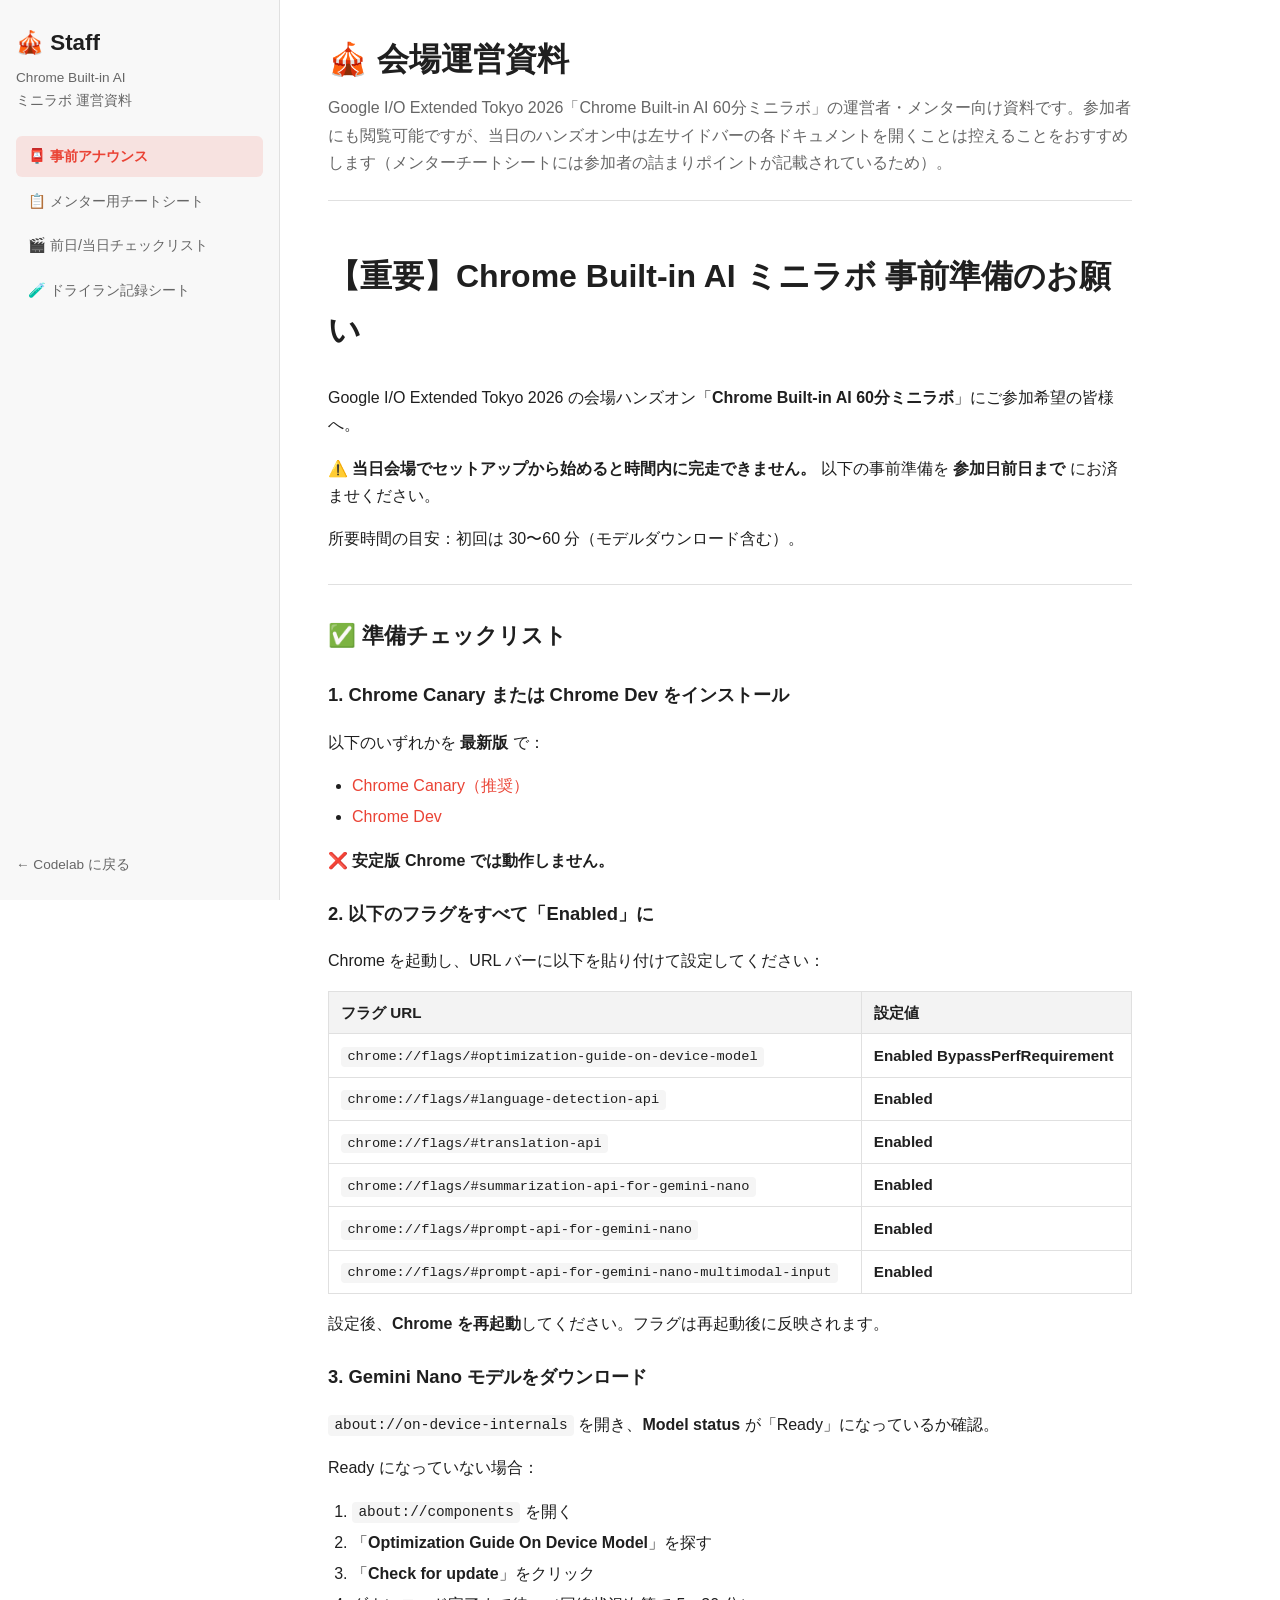
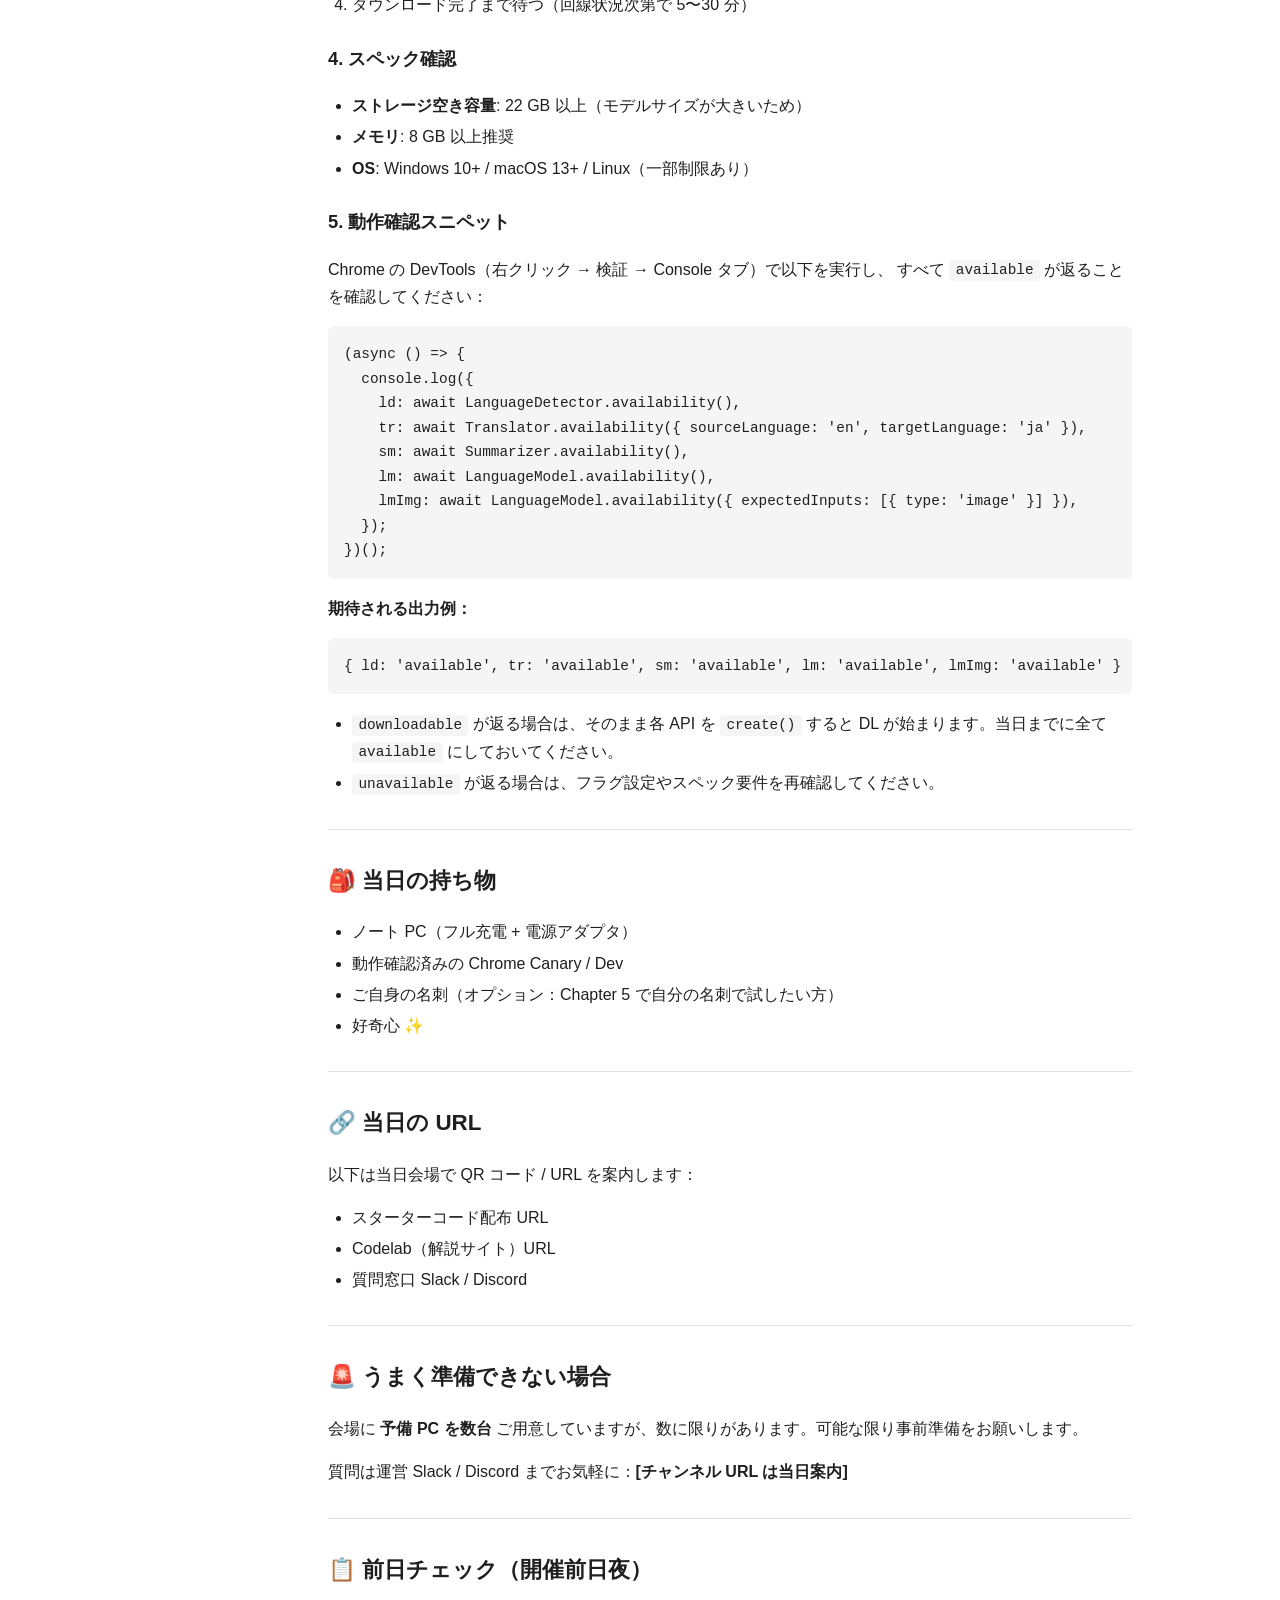
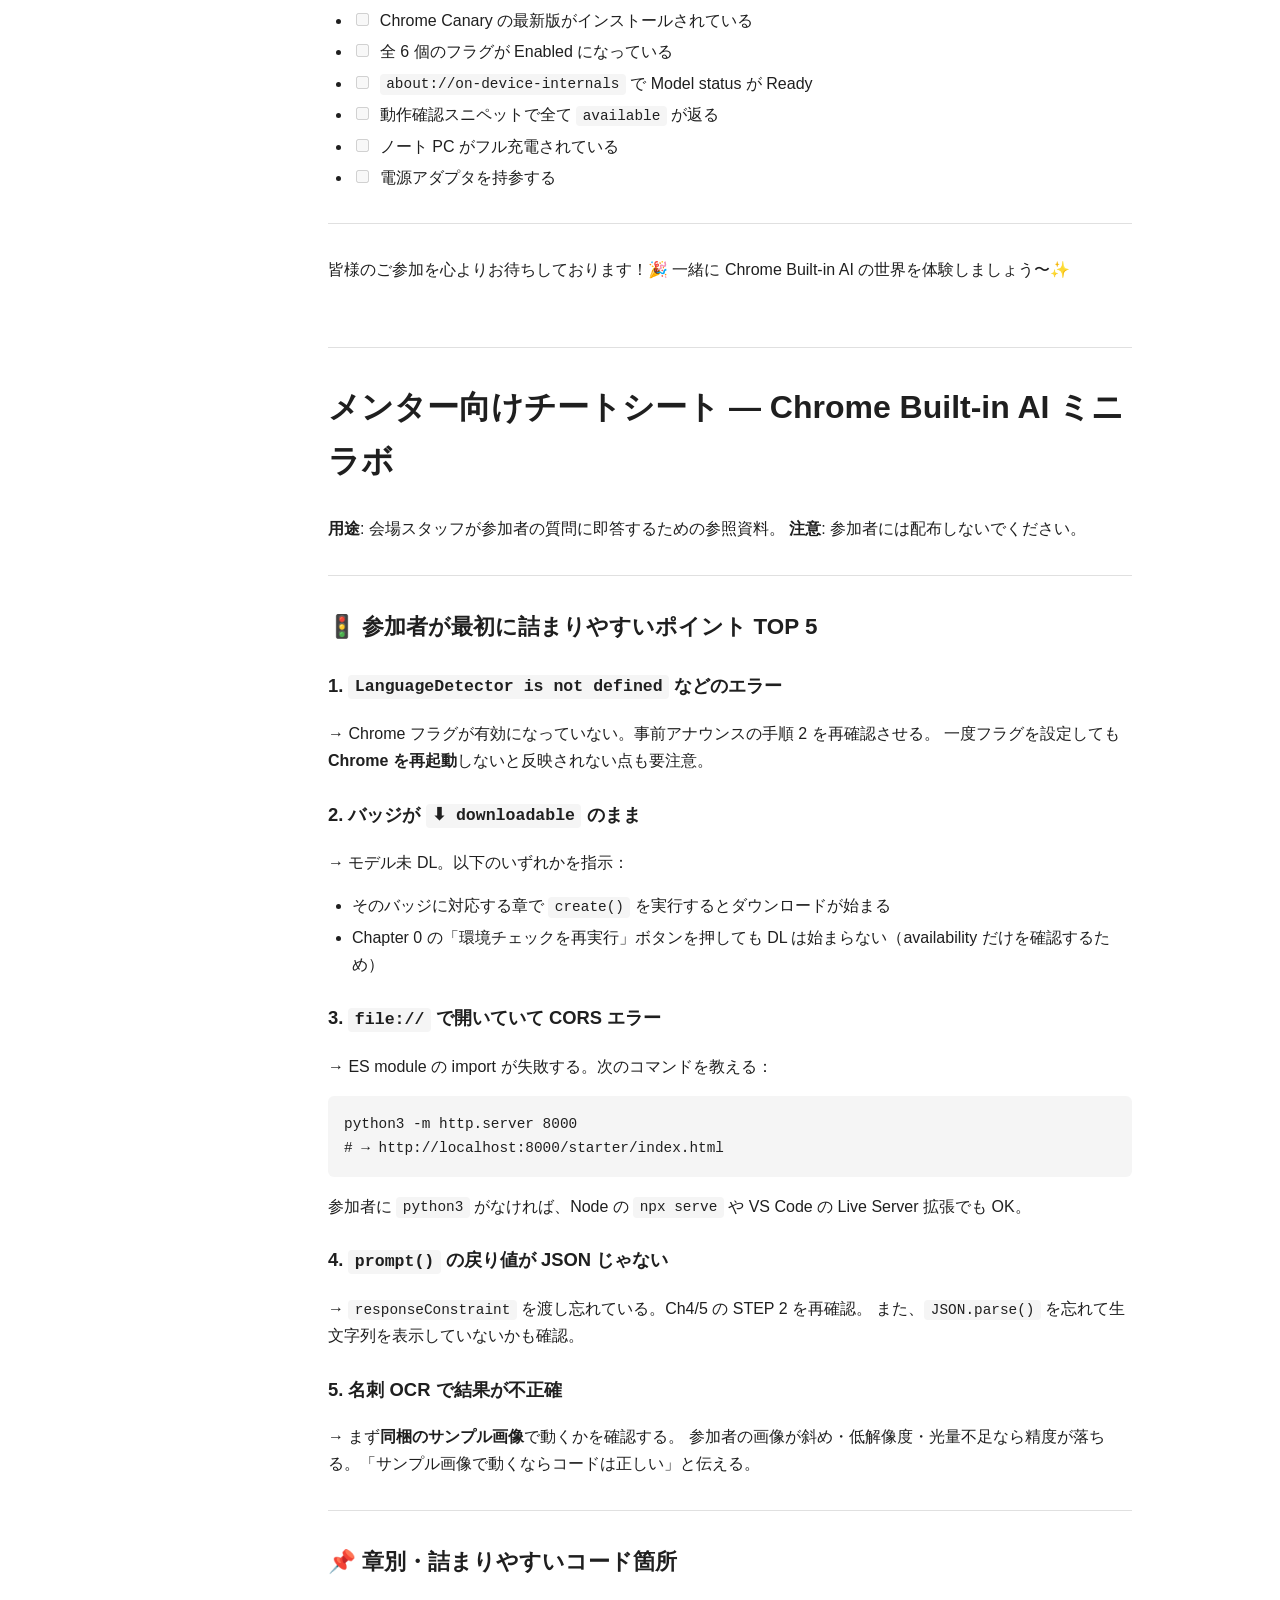
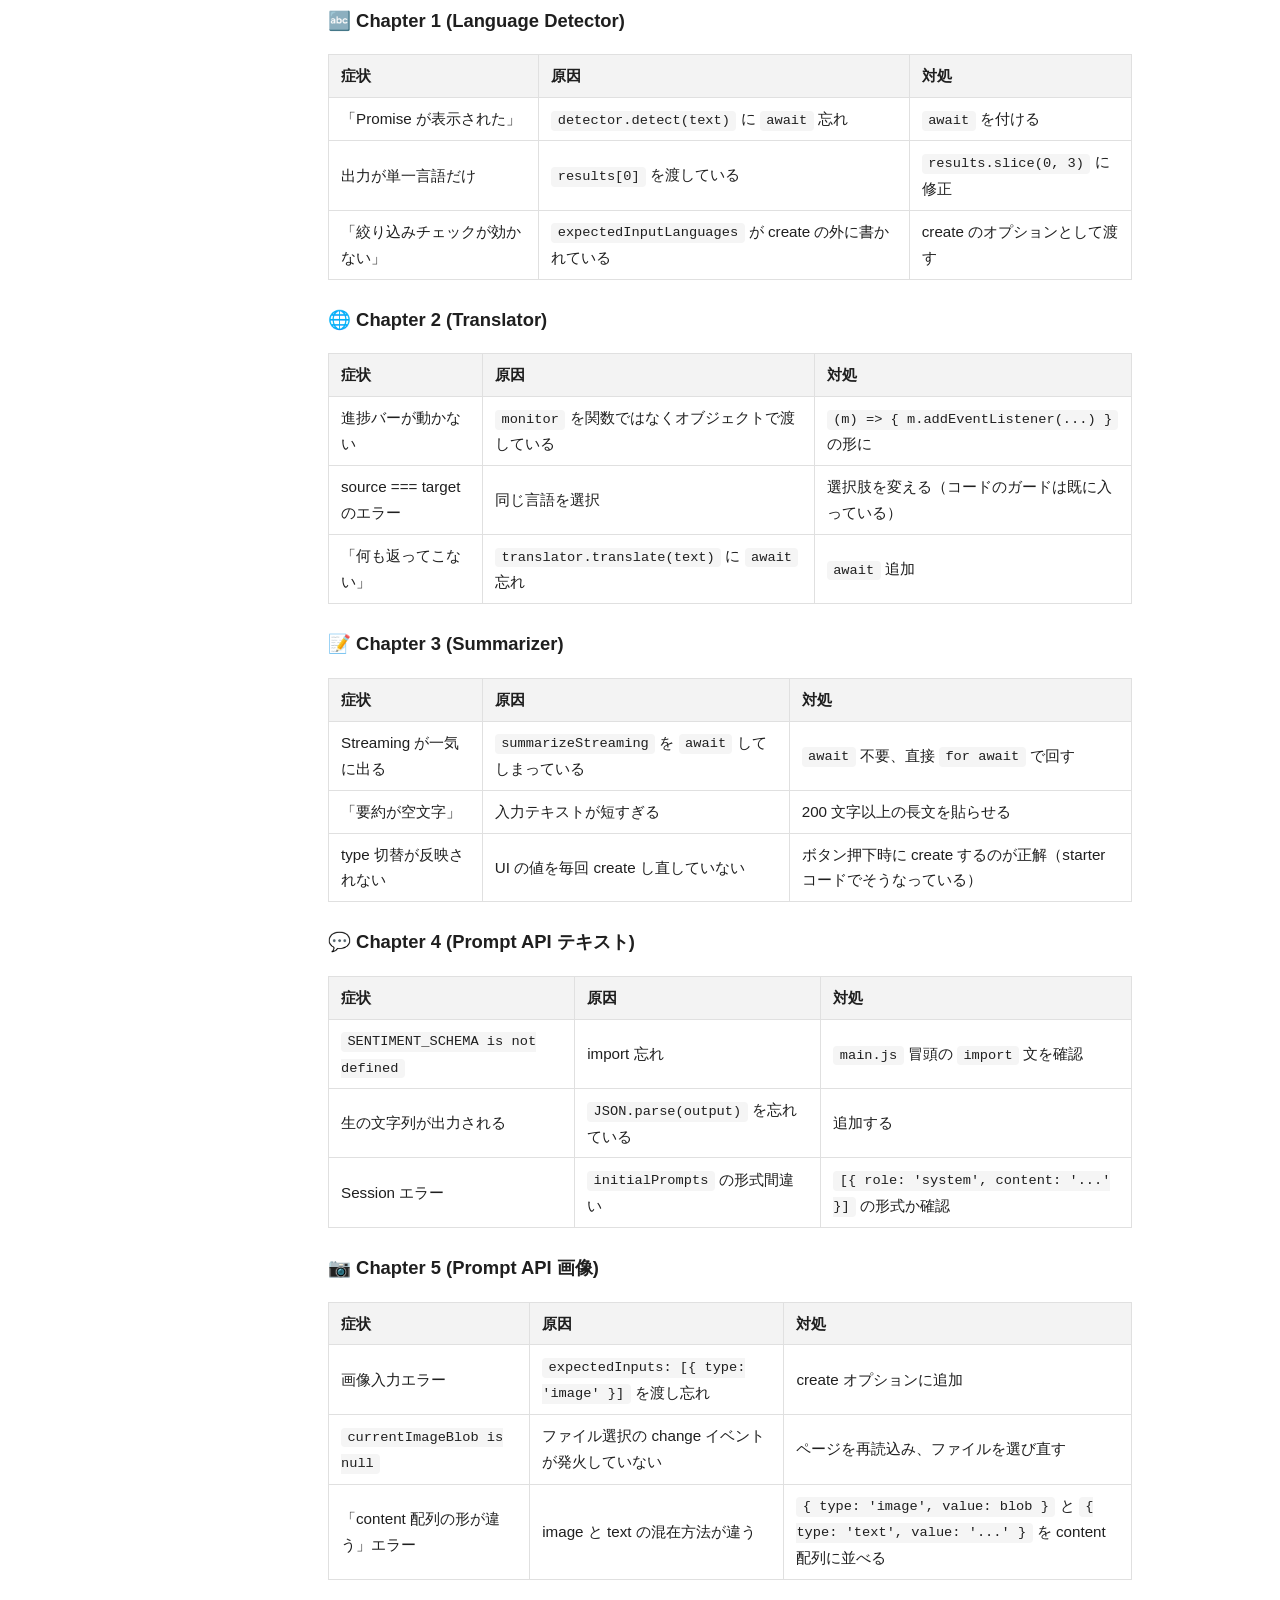
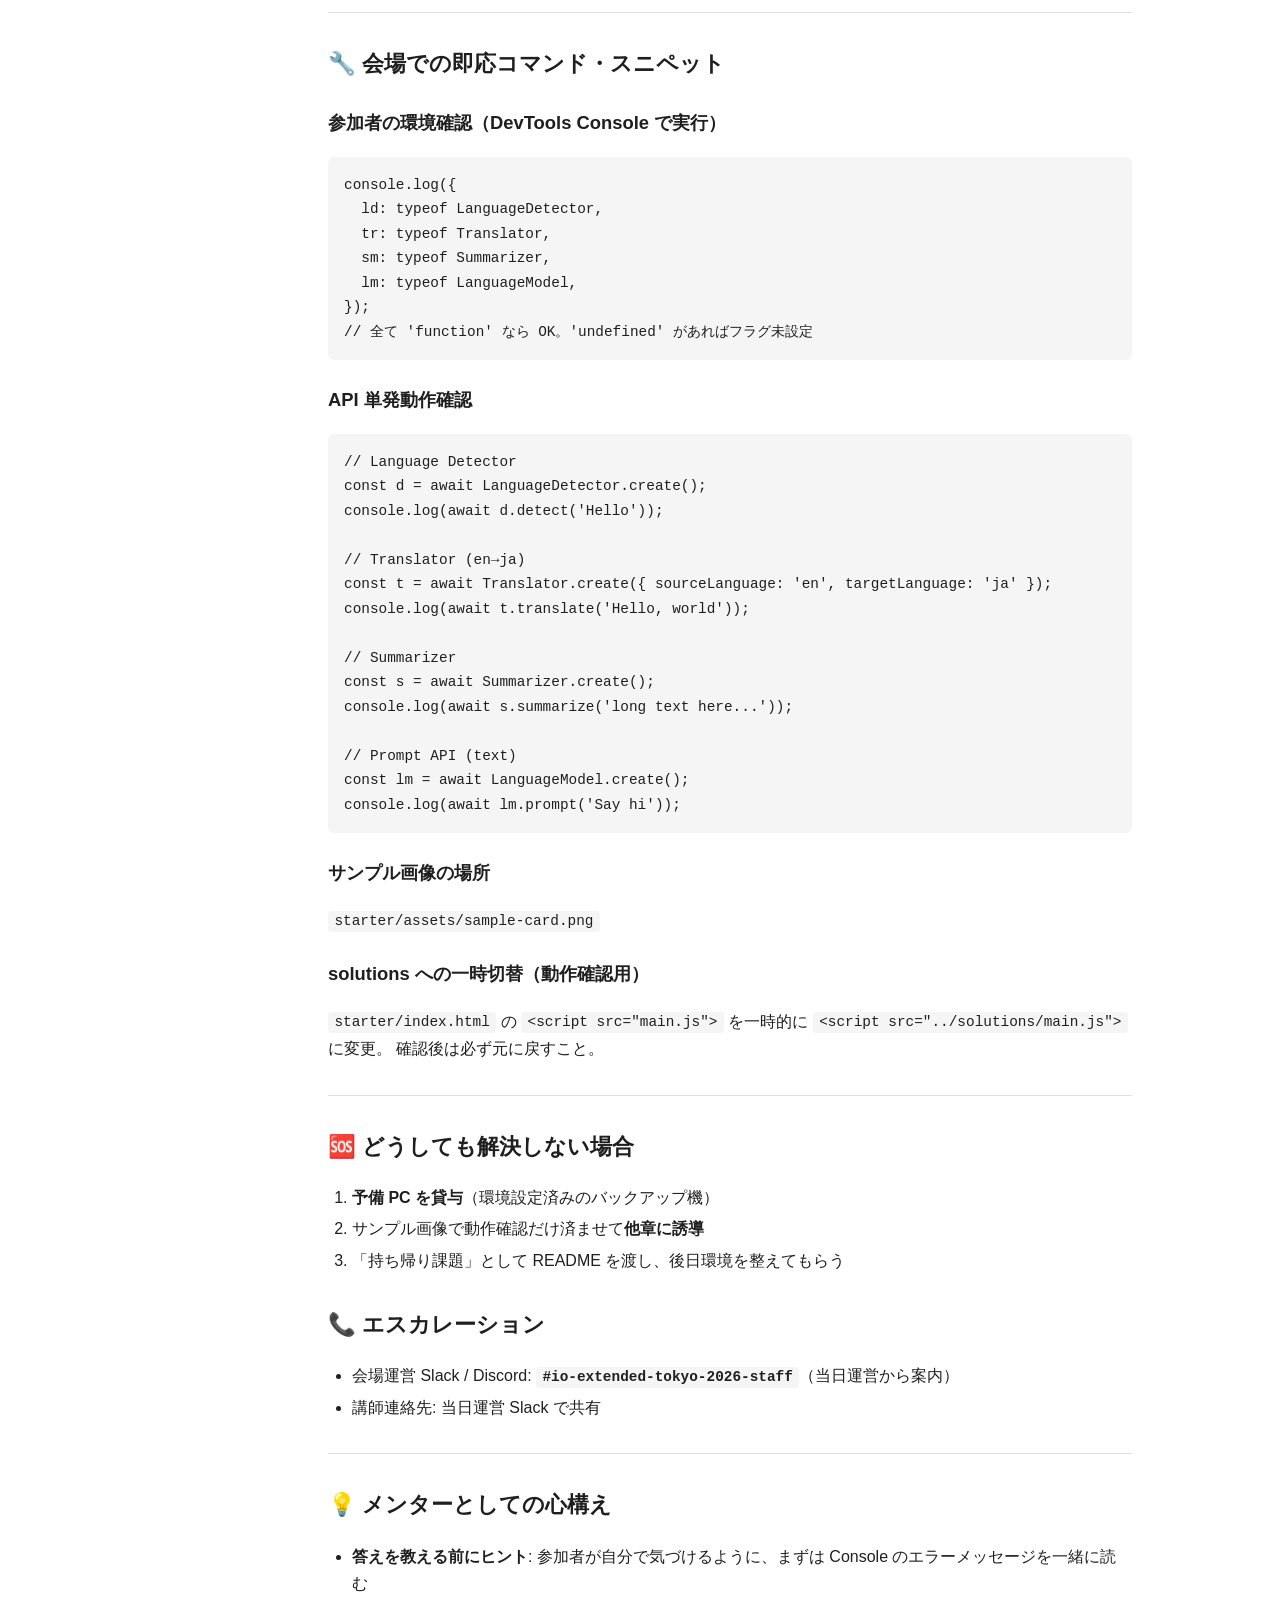
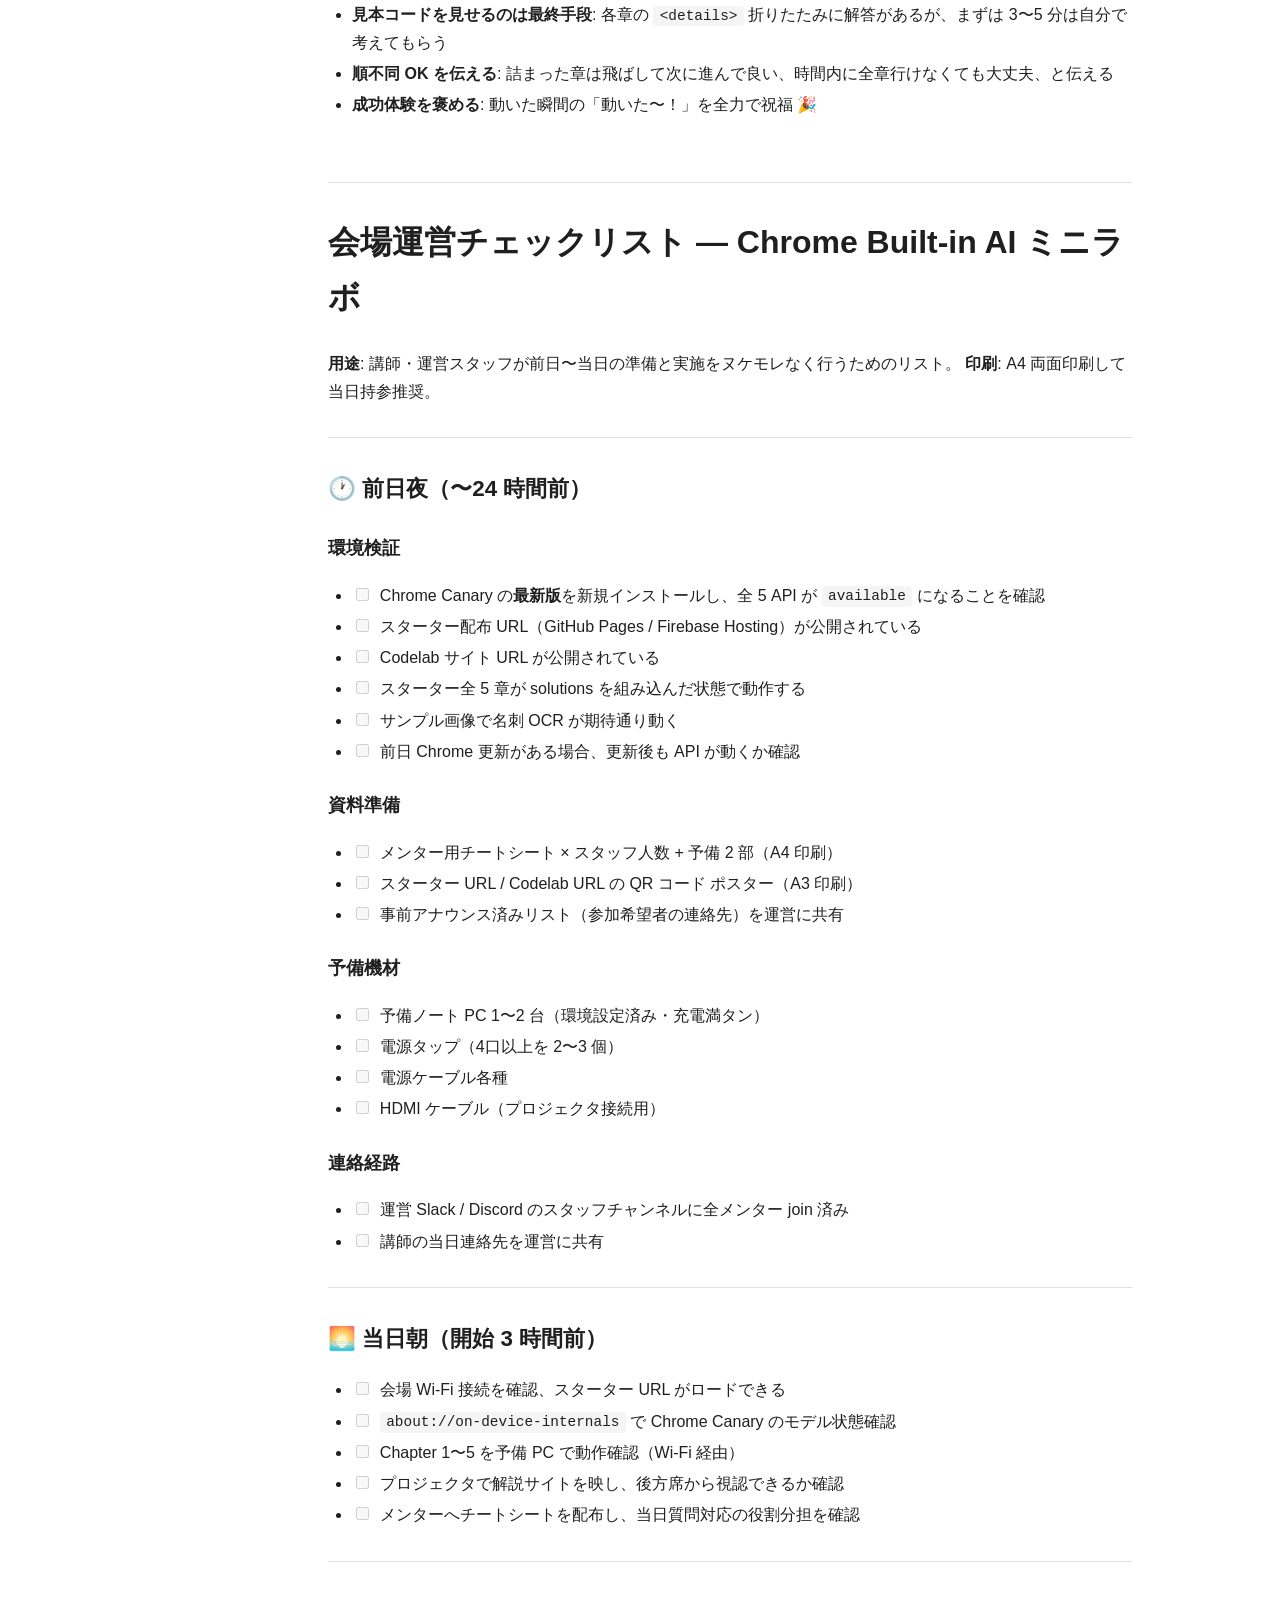
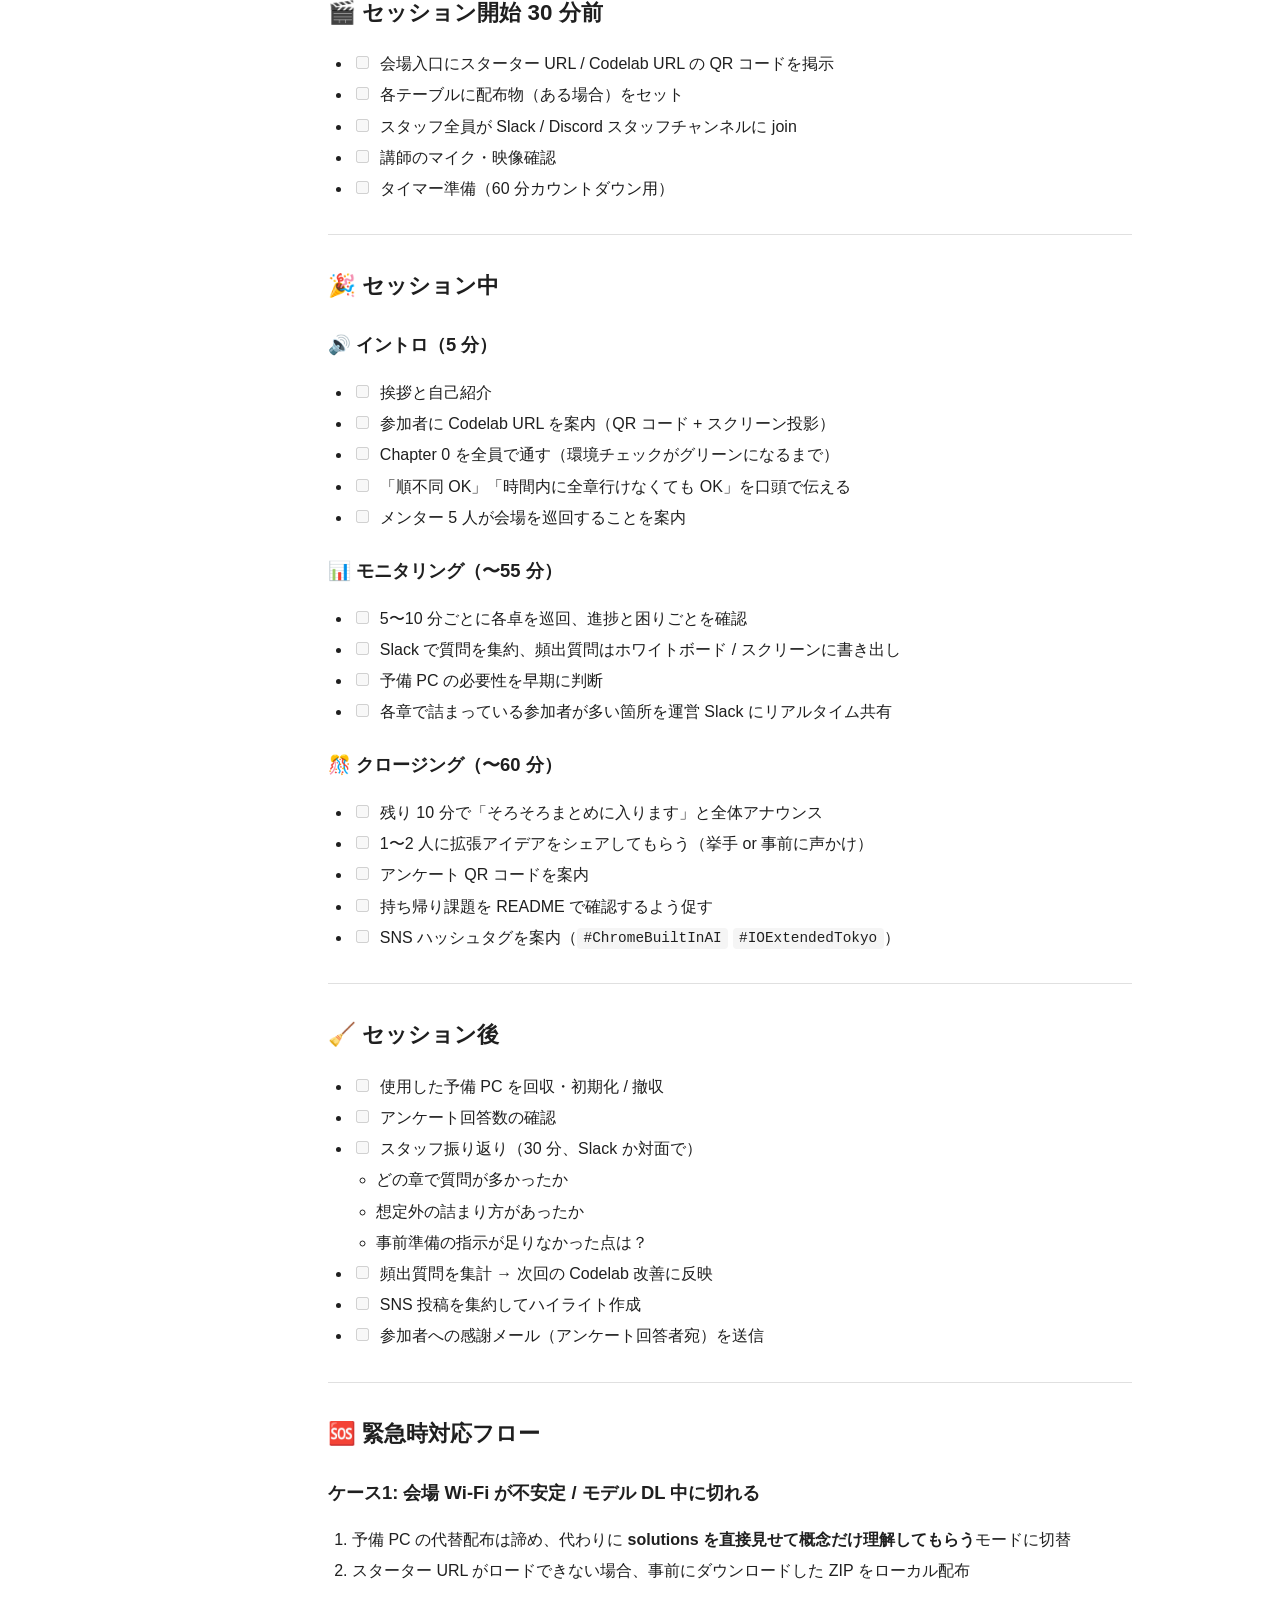
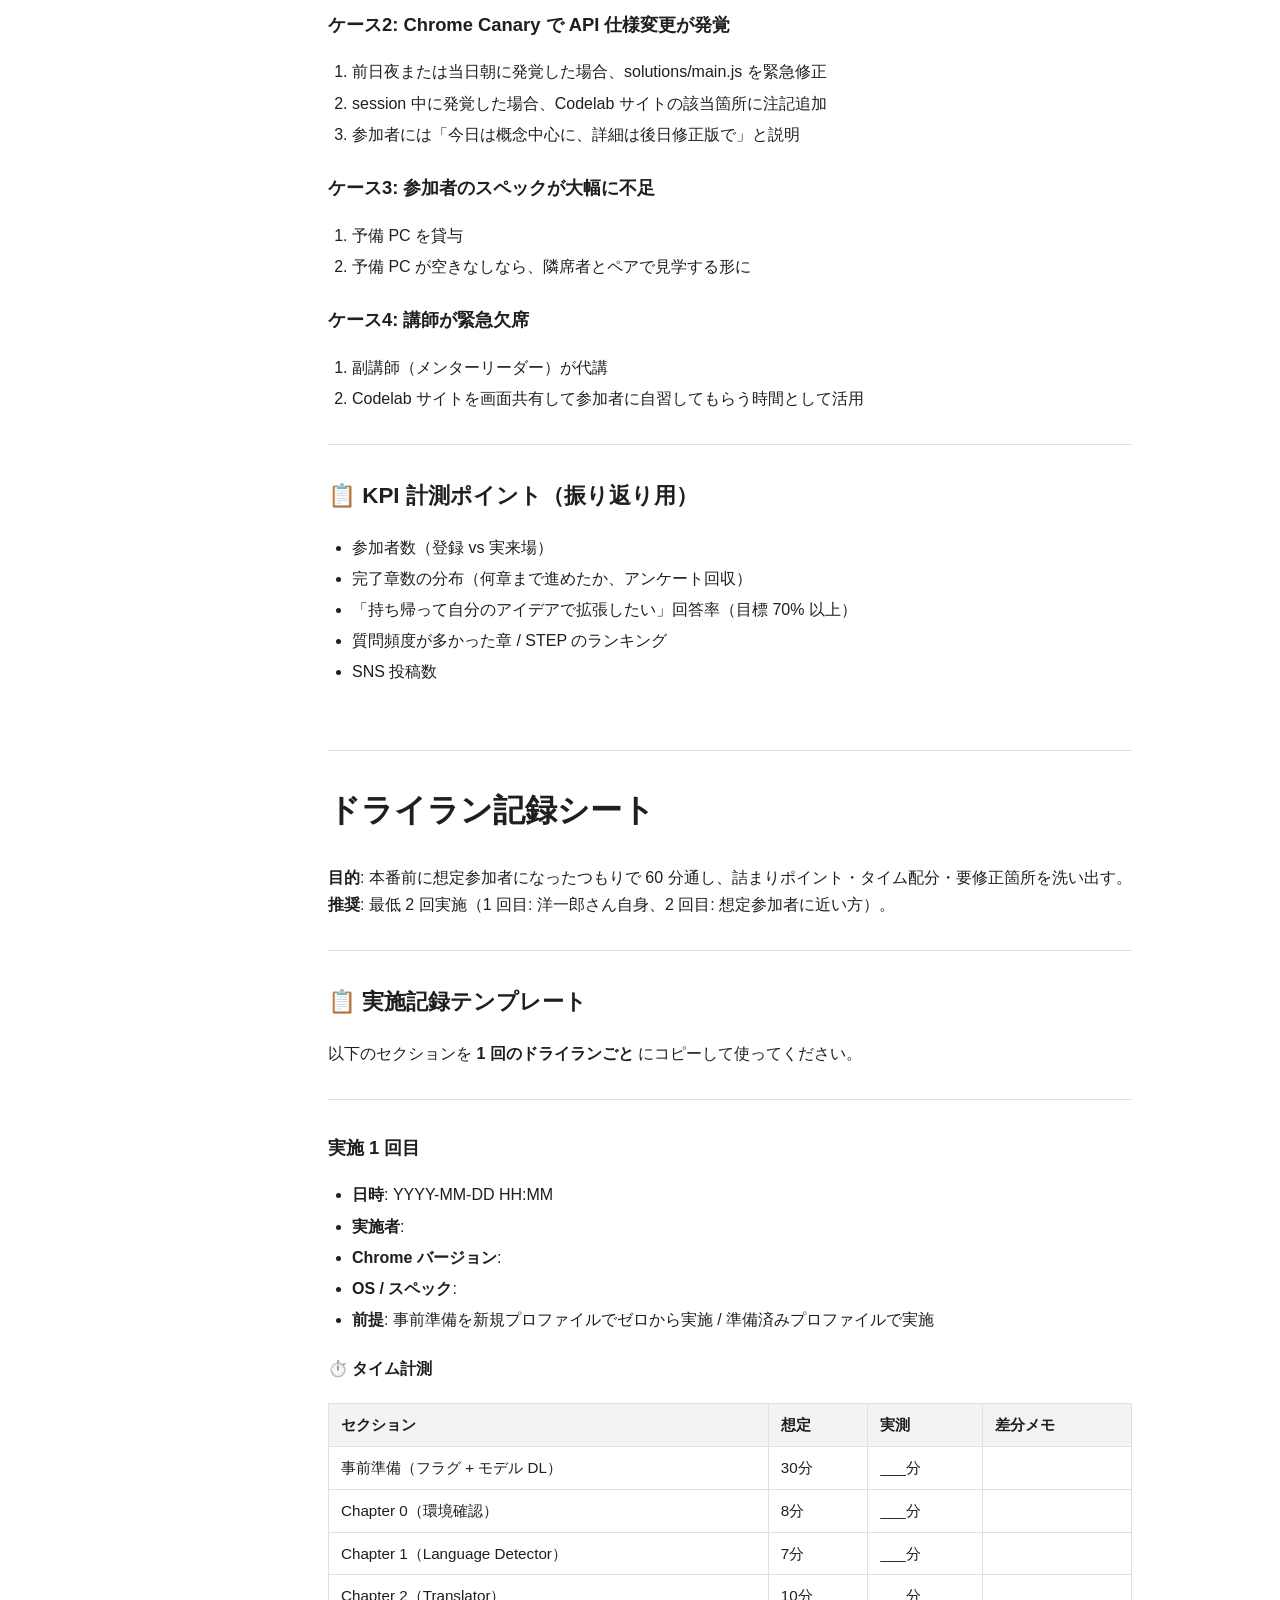
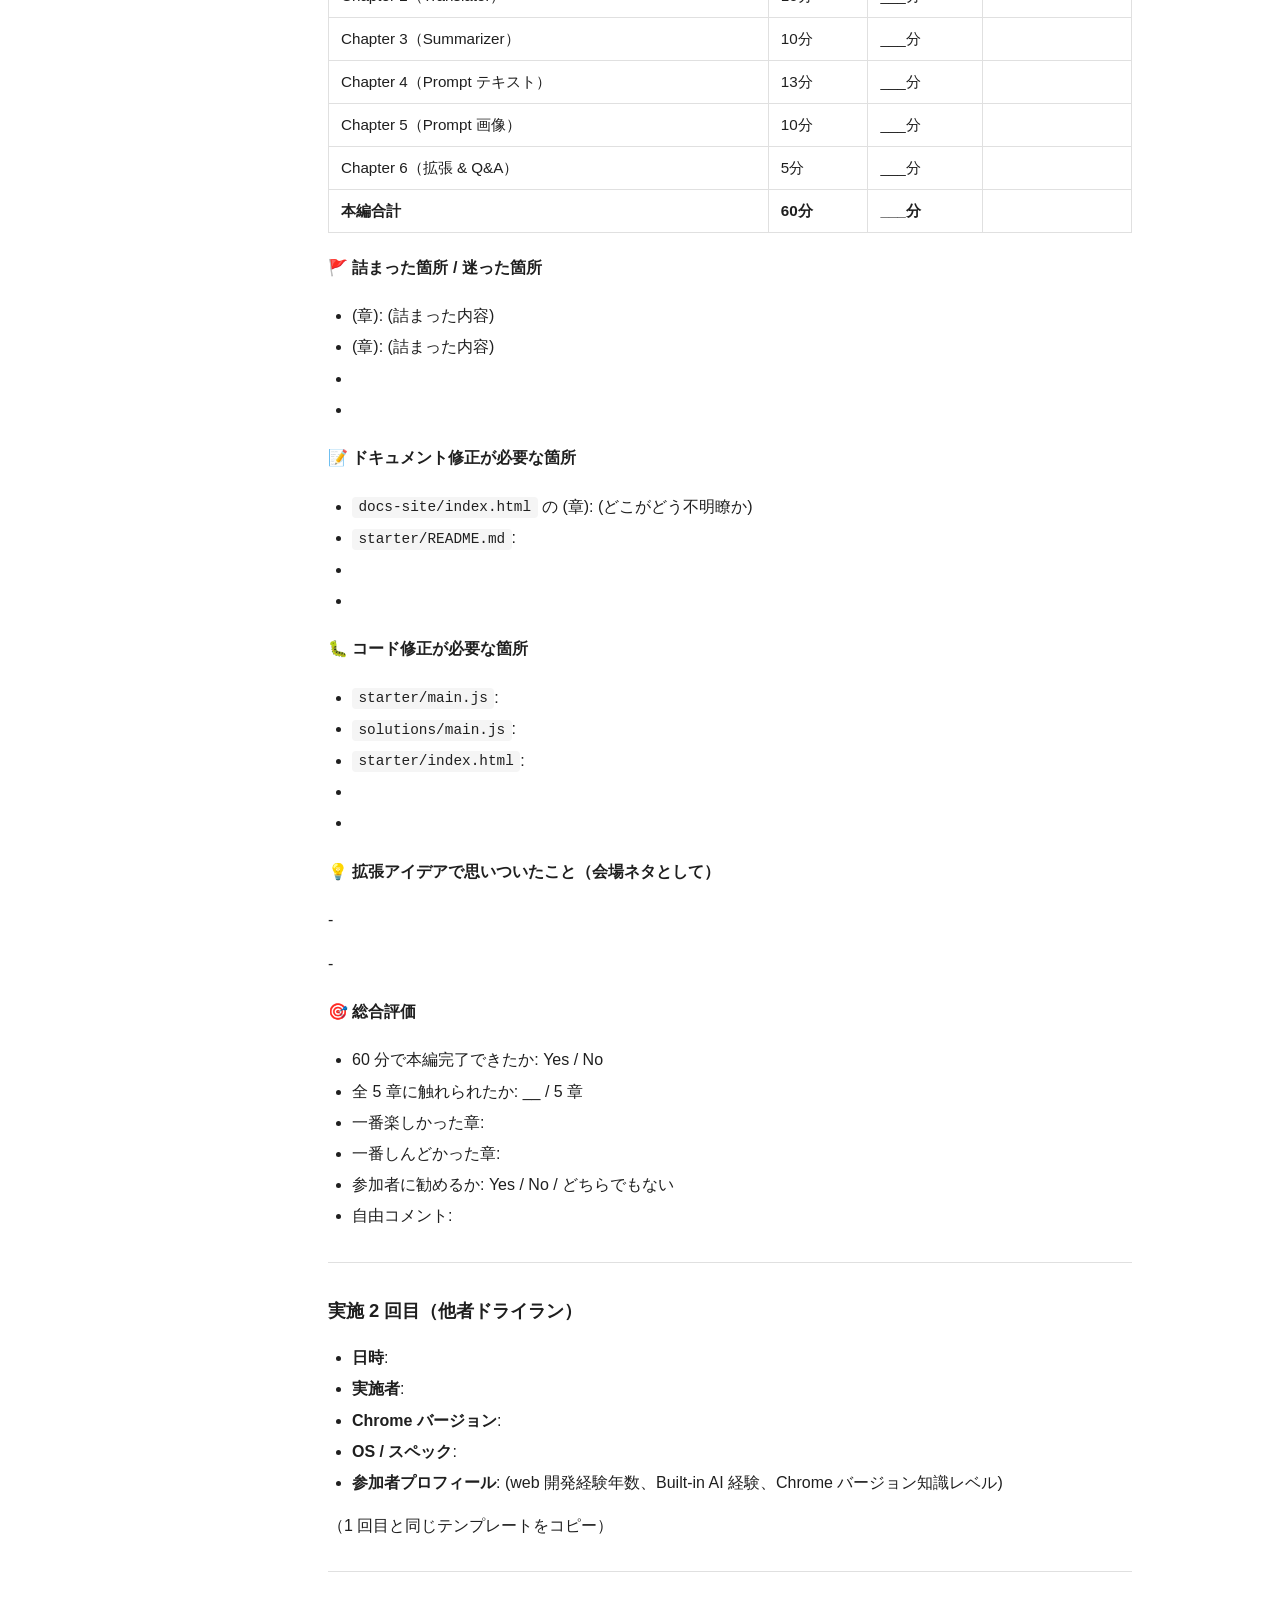
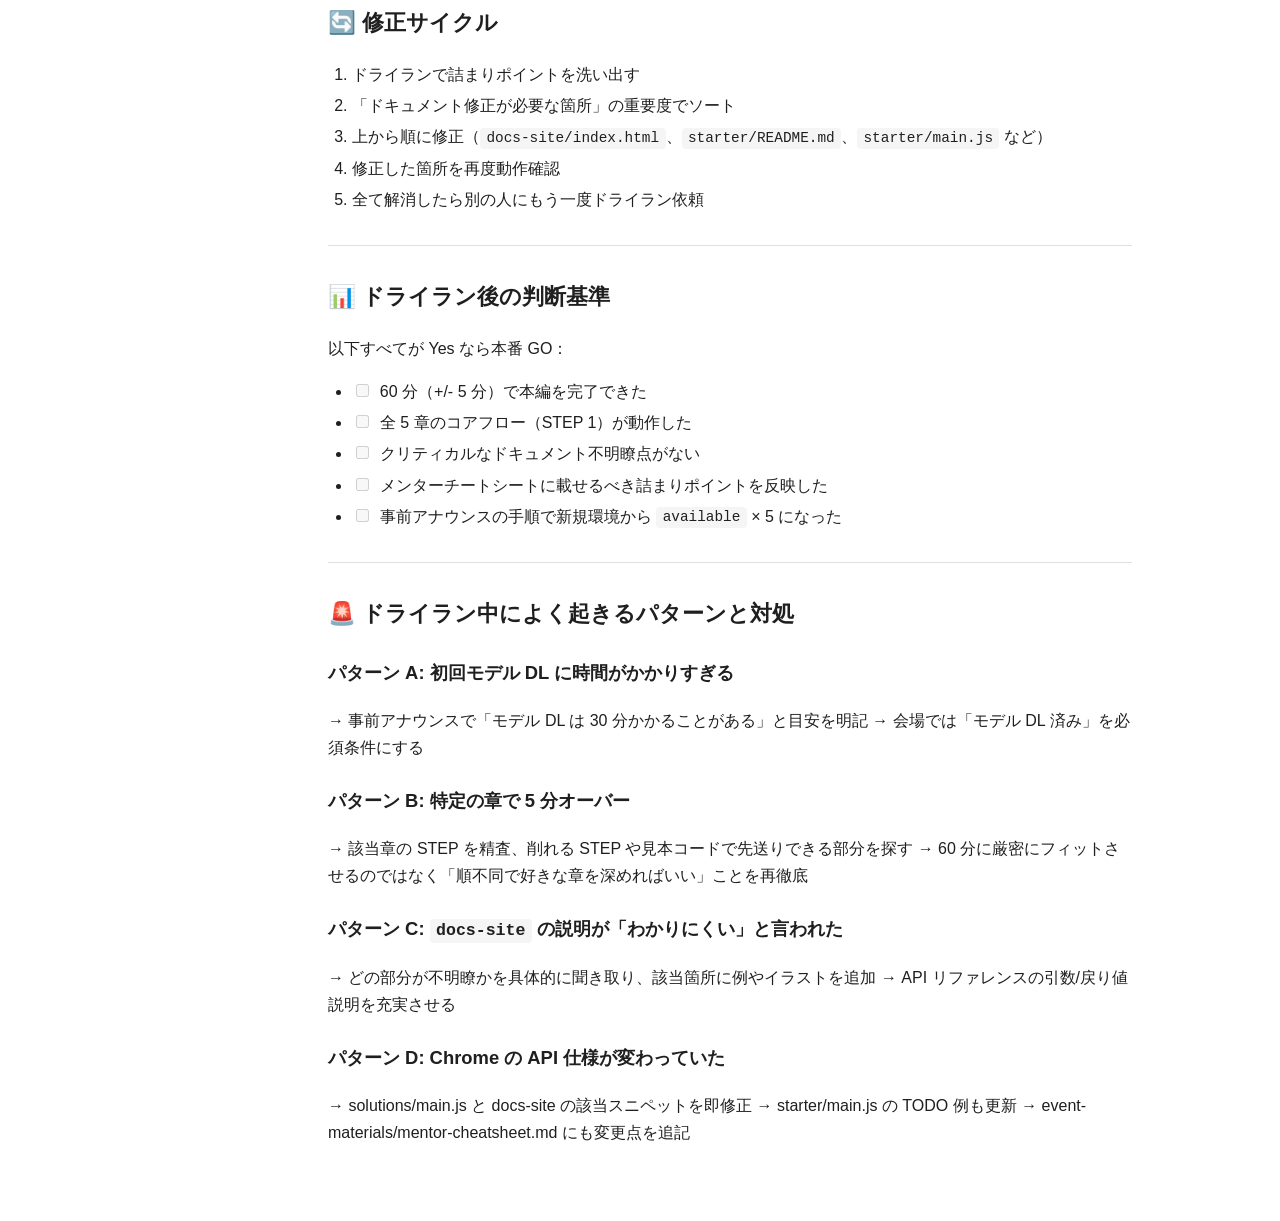
==== event-materials/index.html @ 82bc167b "Initial commit." ====
<!doctype html>
<html lang="ja">
<head>
  <meta charset="utf-8">
  <meta name="viewport" content="width=device-width, initial-scale=1">
  <title>会場運営資料 — Chrome Built-in AI ミニラボ</title>
  <link rel="stylesheet" href="styles.css">
</head>
<body>
  <div class="layout">
    <aside class="sidebar">
      <h1 class="logo">🎪 Staff</h1>
      <p class="tagline">Chrome Built-in AI<br>ミニラボ 運営資料</p>
      <nav>
        <ol id="toc"></ol>
      </nav>
      <p class="back-link"><a href="/">← Codelab に戻る</a></p>
    </aside>

    <main class="content">
      <header class="page-header">
        <h1>🎪 会場運営資料</h1>
        <p>Google I/O Extended Tokyo 2026「Chrome Built-in AI 60分ミニラボ」の運営者・メンター向け資料です。参加者にも閲覧可能ですが、当日のハンズオン中は左サイドバーの各ドキュメントを開くことは控えることをおすすめします（メンターチートシートには参加者の詰まりポイントが記載されているため）。</p>
      </header>

      <article id="doc-pre-event" data-title="📮 事前アナウンス" data-src="pre-event-announcement.md"></article>
      <article id="doc-mentor" data-title="📋 メンター用チートシート" data-src="mentor-cheatsheet.md"></article>
      <article id="doc-venue" data-title="🎬 前日/当日チェックリスト" data-src="venue-checklist.md"></article>
      <article id="doc-dryrun" data-title="🧪 ドライラン記録シート" data-src="dry-run-notes.md"></article>
    </main>
  </div>

  <script src="vendor/marked.min.js"></script>
  <script src="vendor/purify.min.js"></script>
  <script type="module" src="viewer.js"></script>
</body>
</html>
---- event-materials/styles.css ----
:root {
  --sidebar-w: 280px;
  --color-bg: #ffffff;
  --color-fg: #1f1f1f;
  --color-muted: #666;
  --color-primary: #ea4335;
  --color-primary-hover: #c5221f;
  --color-success: #34a853;
  --color-warn: #fbbc04;
  --color-code-bg: #f5f5f5;
  --color-border: #e0e0e0;
  --radius: 8px;
  --font-mono: 'SF Mono', Consolas, Menlo, monospace;
}

@media (prefers-color-scheme: dark) {
  :root {
    --color-bg: #202124;
    --color-fg: #e8eaed;
    --color-muted: #9aa0a6;
    --color-code-bg: #2d2e30;
    --color-border: #3c4043;
  }
}

* { box-sizing: border-box; }

body {
  margin: 0;
  font-family: -apple-system, BlinkMacSystemFont, 'Segoe UI', 'Hiragino Kaku Gothic ProN', 'Yu Gothic', sans-serif;
  background: var(--color-bg);
  color: var(--color-fg);
  line-height: 1.7;
}

.layout {
  display: grid;
  grid-template-columns: var(--sidebar-w) 1fr;
  min-height: 100vh;
}

.sidebar {
  position: sticky;
  top: 0;
  height: 100vh;
  overflow-y: auto;
  padding: 1.5rem 1rem;
  border-right: 1px solid var(--color-border);
  background: color-mix(in srgb, var(--color-fg) 3%, transparent);
  display: flex;
  flex-direction: column;
}

.logo { margin: 0 0 0.25rem 0; font-size: 1.4rem; }
.tagline { margin: 0 0 1.5rem 0; font-size: 0.85rem; color: var(--color-muted); }

.sidebar nav { flex: 1; }
.sidebar nav ol { list-style: none; padding: 0; margin: 0; }
.sidebar nav ol li {
  padding: 0.5rem 0.75rem;
  border-radius: 6px;
  margin-bottom: 0.25rem;
  cursor: pointer;
  color: var(--color-muted);
  font-size: 0.9rem;
  transition: background 0.15s, color 0.15s;
}
.sidebar nav ol li:hover { color: var(--color-fg); background: color-mix(in srgb, var(--color-fg) 5%, transparent); }
.sidebar nav ol li.active {
  background: color-mix(in srgb, var(--color-primary) 12%, transparent);
  color: var(--color-primary);
  font-weight: 600;
}

.back-link {
  margin: 1.5rem 0 0 0;
  font-size: 0.85rem;
}
.back-link a {
  color: var(--color-muted);
  text-decoration: none;
}
.back-link a:hover { color: var(--color-primary); text-decoration: underline; }

.content {
  padding: 2rem 3rem;
  max-width: 900px;
  min-width: 0;
}

.page-header {
  padding-bottom: 1.5rem;
  border-bottom: 1px solid var(--color-border);
  margin-bottom: 1rem;
}
.page-header h1 { margin: 0 0 0.5rem 0; }
.page-header p { color: var(--color-muted); margin: 0; }

article {
  padding: 2rem 0 3rem;
  border-bottom: 1px solid var(--color-border);
}
article:last-child { border-bottom: none; }

article h1 { margin-top: 0; font-size: 2rem; }
article h2 { margin-top: 2rem; font-size: 1.4rem; }
article h3 { margin-top: 1.5rem; font-size: 1.15rem; }

article pre {
  background: var(--color-code-bg);
  padding: 1rem;
  border-radius: 6px;
  overflow-x: auto;
  font-family: var(--font-mono);
  font-size: 0.9rem;
}

article code:not(pre code) {
  background: var(--color-code-bg);
  padding: 0.15rem 0.4rem;
  border-radius: 4px;
  font-size: 0.9em;
  font-family: var(--font-mono);
}

article ul, article ol { padding-left: 1.5rem; }
article li { margin: 0.25rem 0; }

article a {
  color: var(--color-primary);
  text-decoration: none;
}
article a:hover { text-decoration: underline; }

article blockquote {
  border-left: 4px solid var(--color-primary);
  background: color-mix(in srgb, var(--color-primary) 6%, transparent);
  padding: 0.75rem 1rem;
  margin: 1rem 0;
  border-radius: 0 6px 6px 0;
}

article table {
  border-collapse: collapse;
  width: 100%;
  margin: 1rem 0;
  font-size: 0.95rem;
}
article th, article td {
  border: 1px solid var(--color-border);
  padding: 0.5rem 0.75rem;
  text-align: left;
}
article th {
  background: color-mix(in srgb, var(--color-fg) 5%, transparent);
  font-weight: 600;
}

article hr {
  border: none;
  border-top: 1px solid var(--color-border);
  margin: 2rem 0;
}

article input[type="checkbox"] {
  margin-right: 0.4rem;
}

.loading {
  color: var(--color-muted);
  font-style: italic;
}

.error {
  color: var(--color-primary);
  padding: 1rem;
  border: 1px solid var(--color-primary);
  border-radius: 6px;
  background: color-mix(in srgb, var(--color-primary) 5%, transparent);
}

@media (max-width: 768px) {
  .layout { grid-template-columns: 1fr; }
  .sidebar {
    position: static;
    height: auto;
    border-right: none;
    border-bottom: 1px solid var(--color-border);
  }
  .content { padding: 1.5rem; }
}
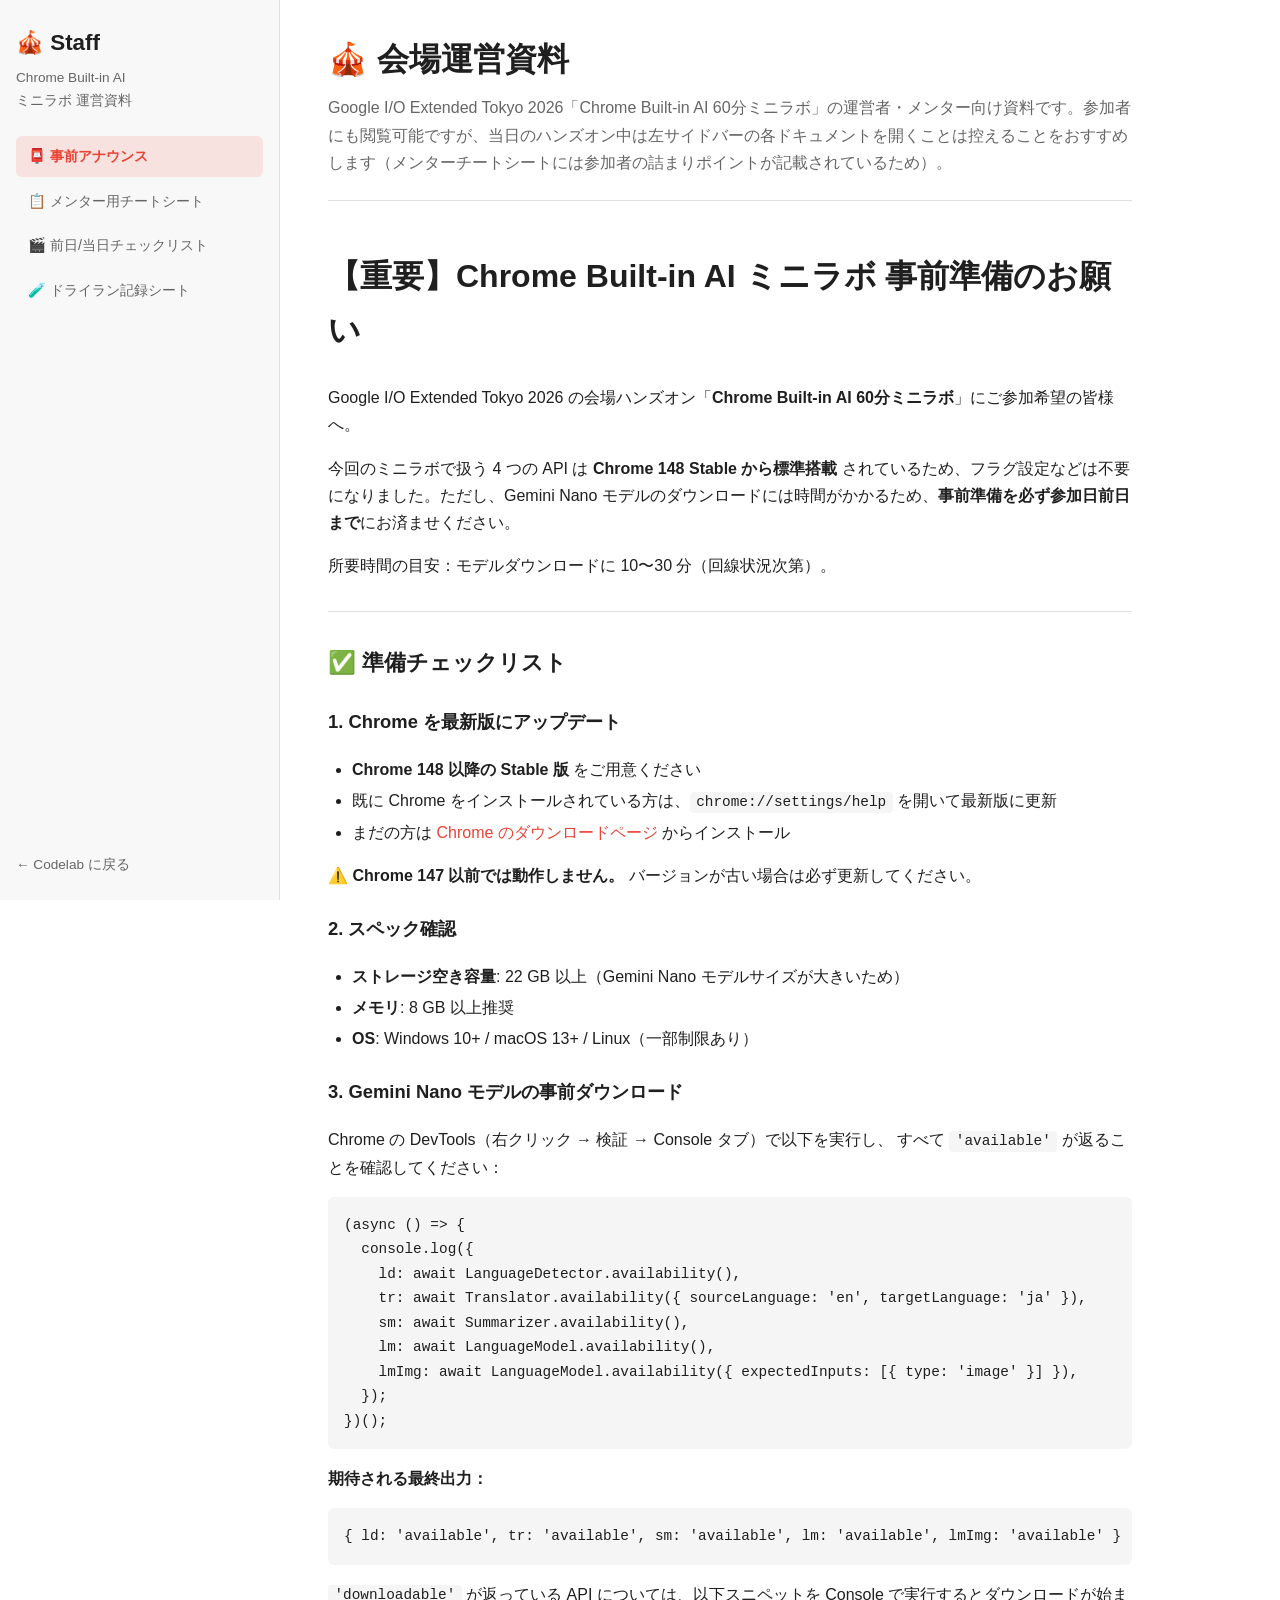
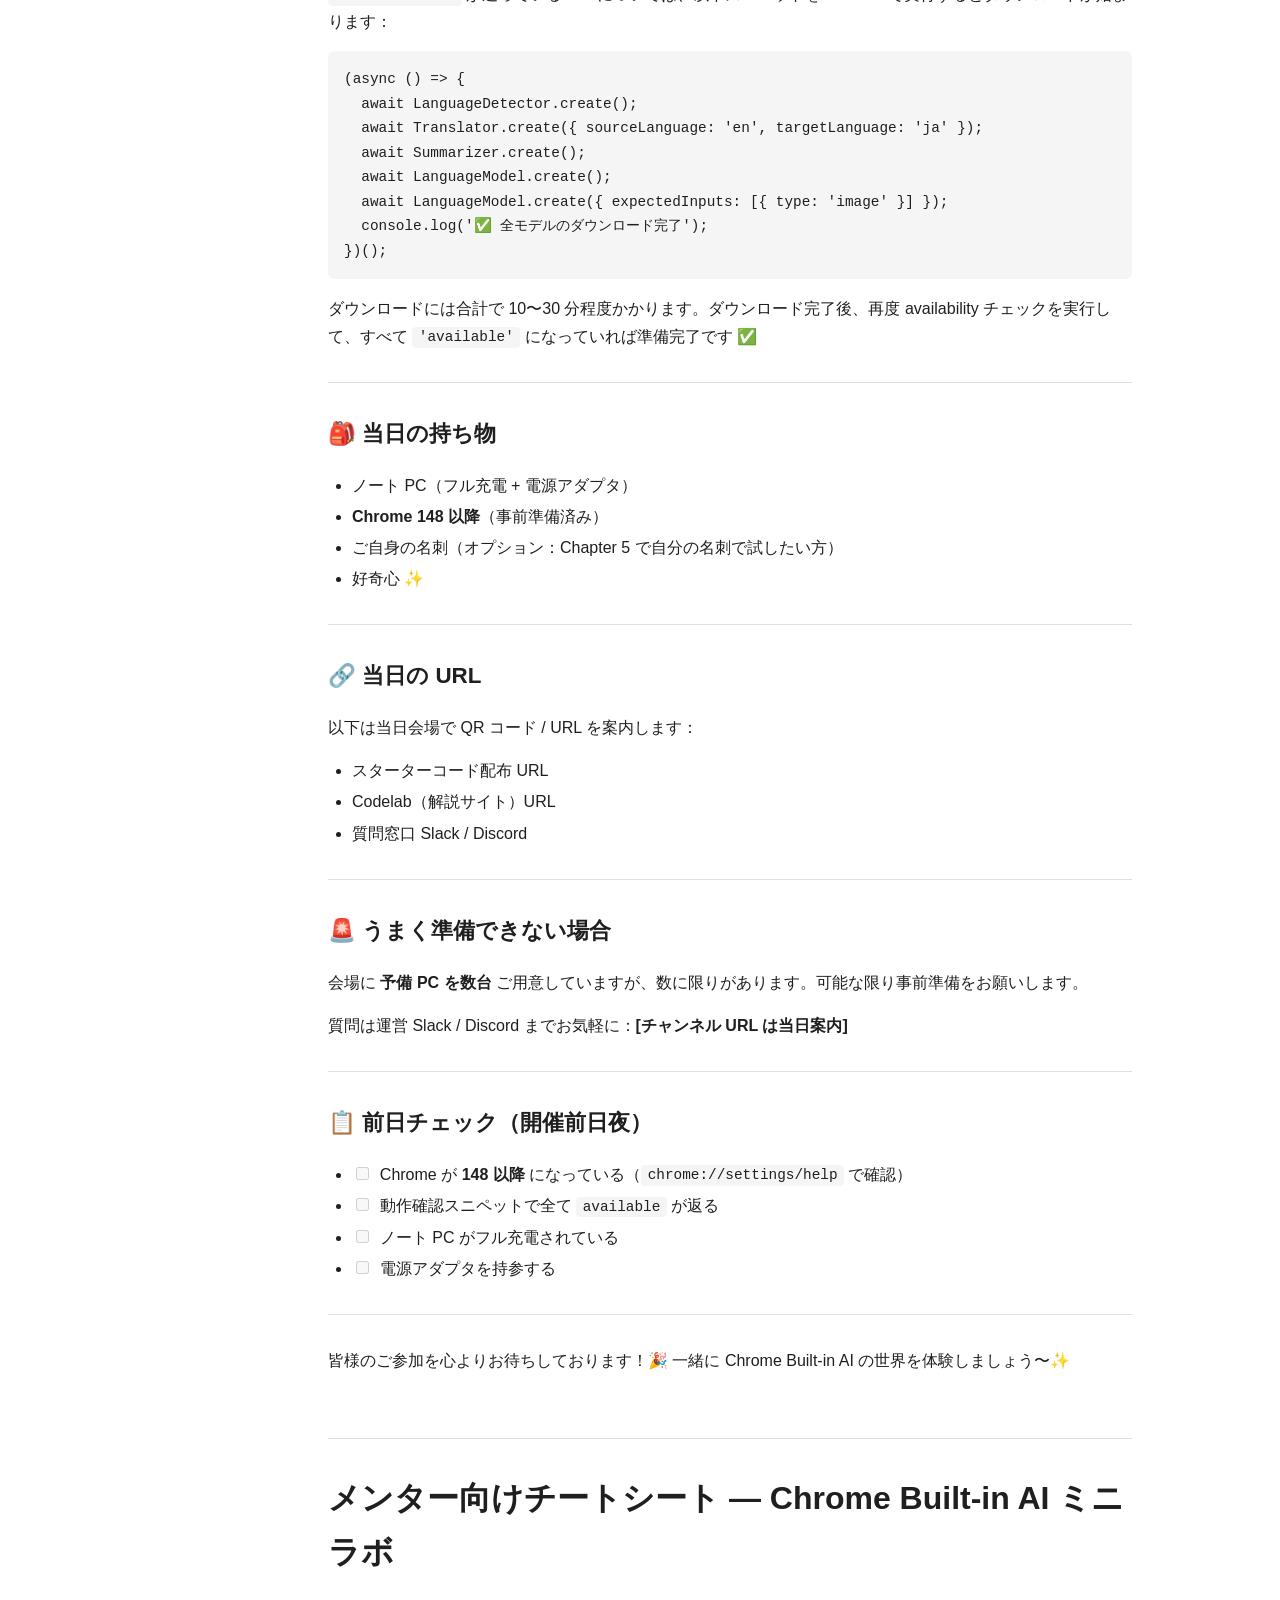
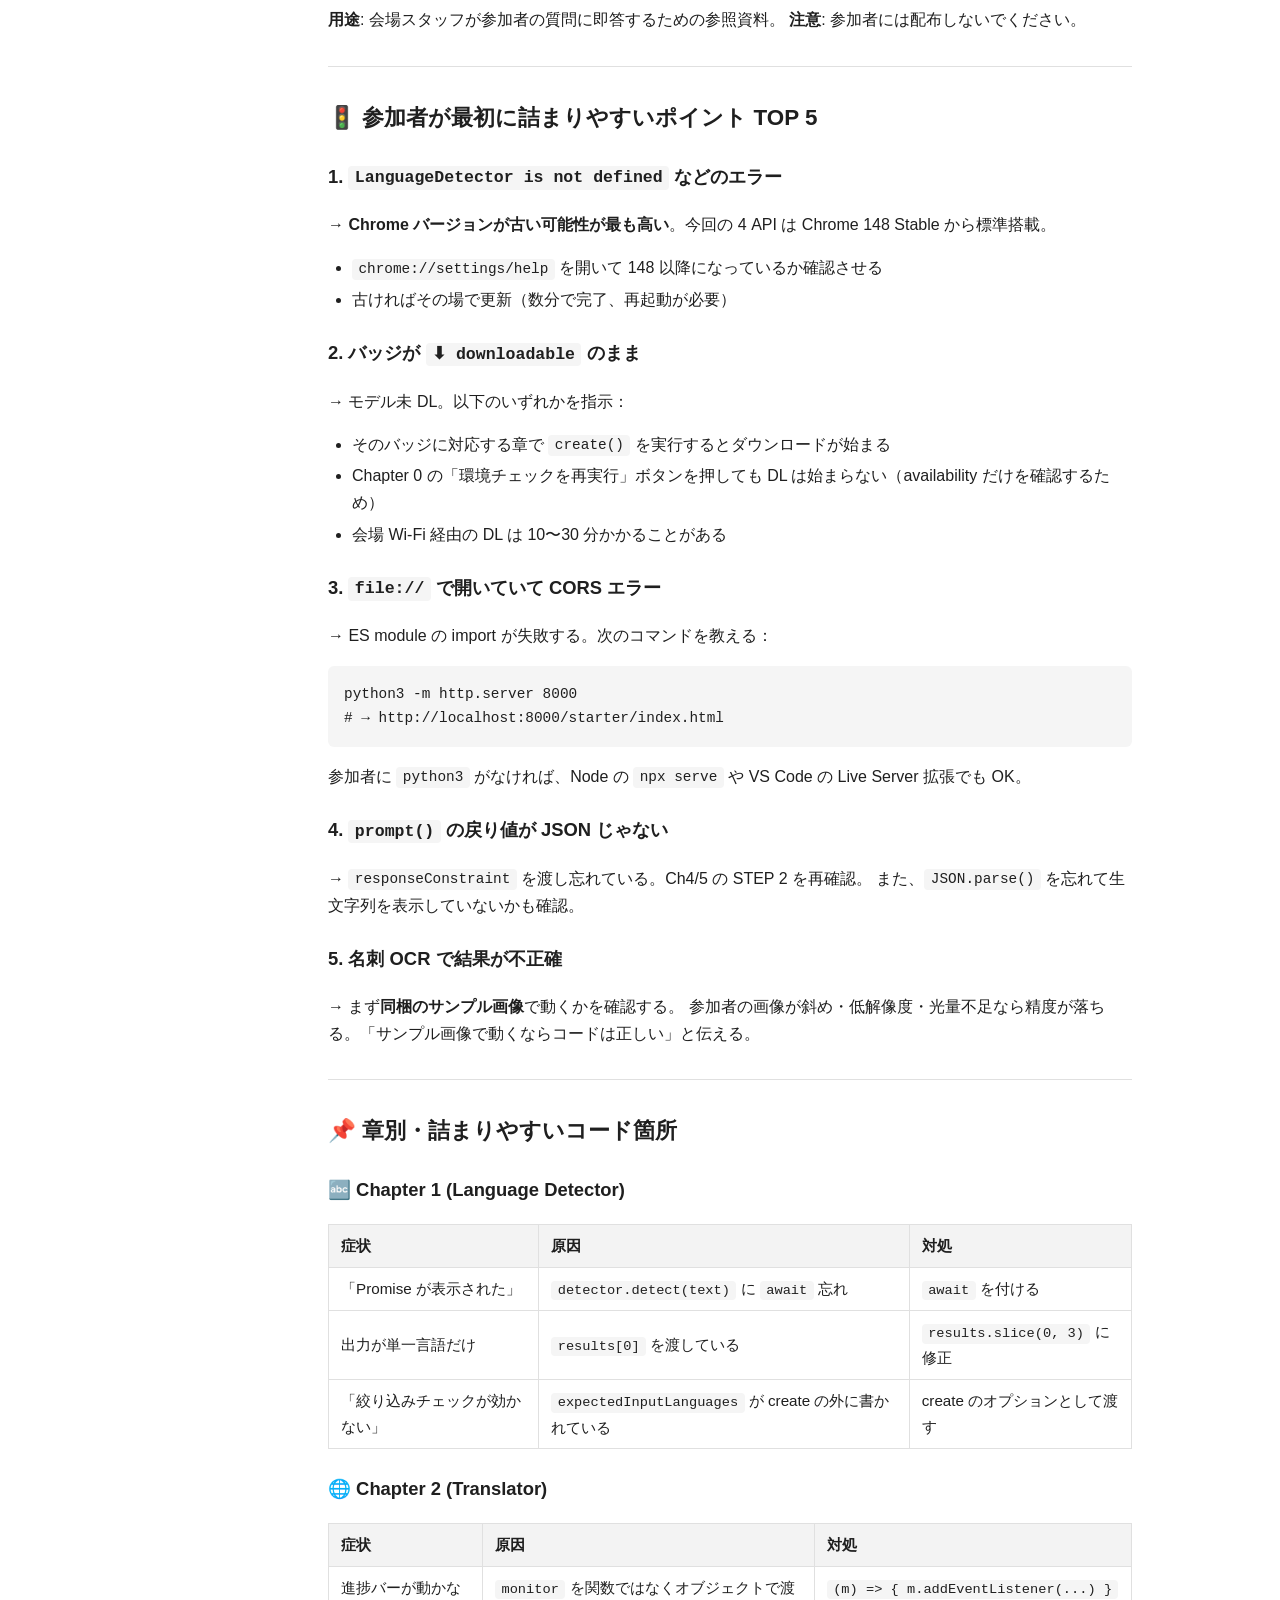
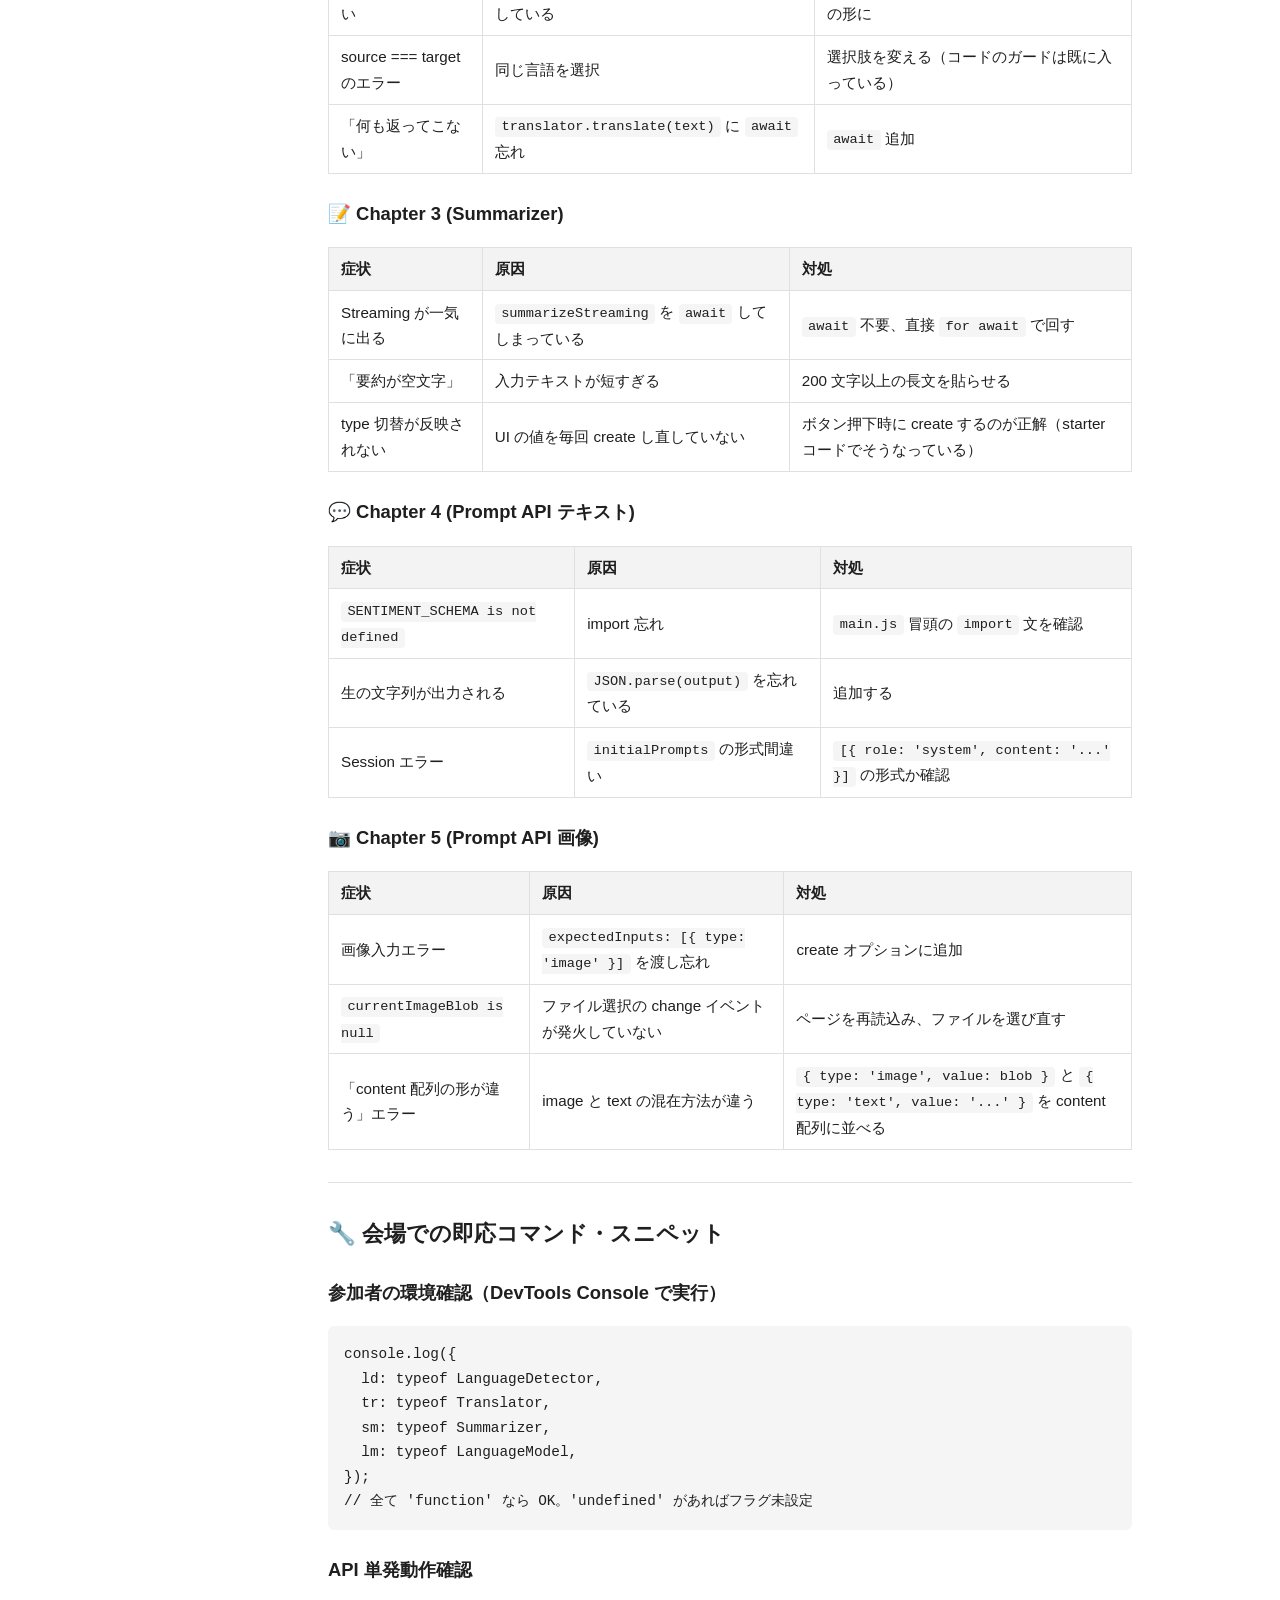
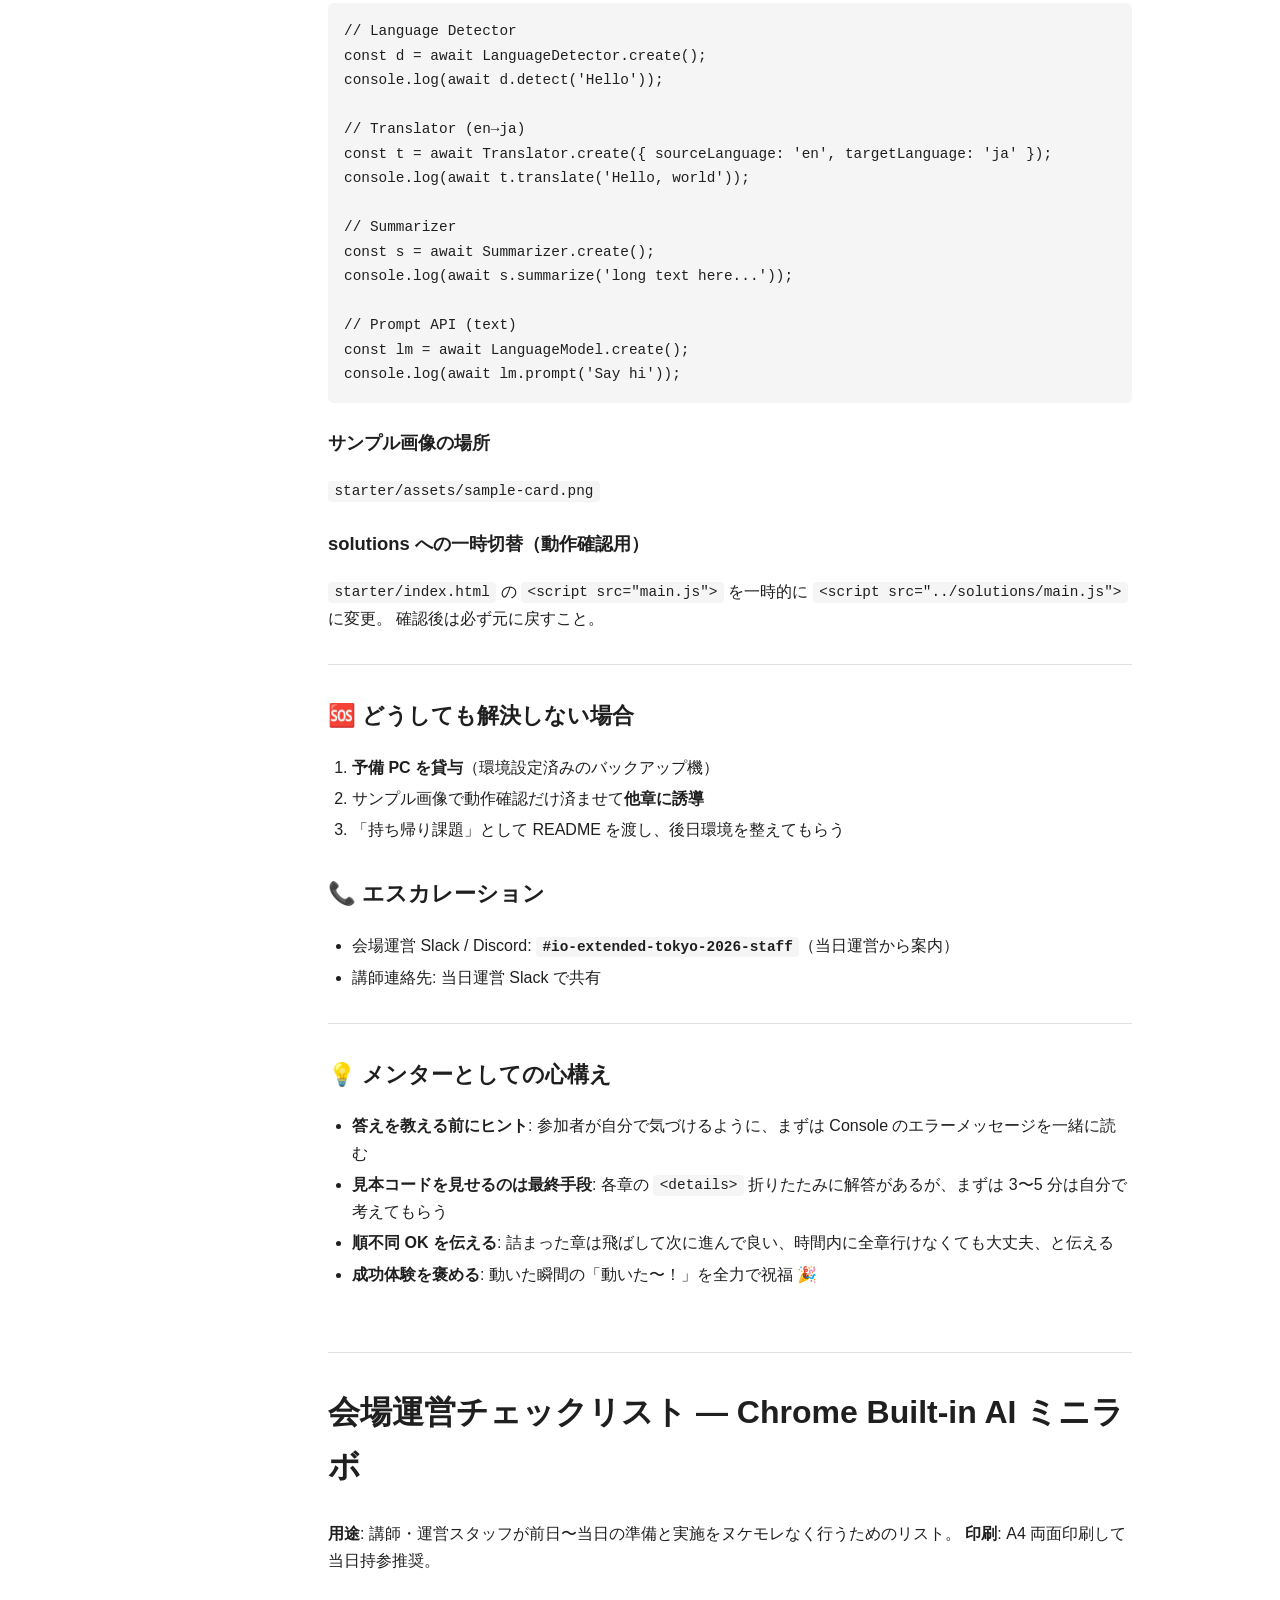
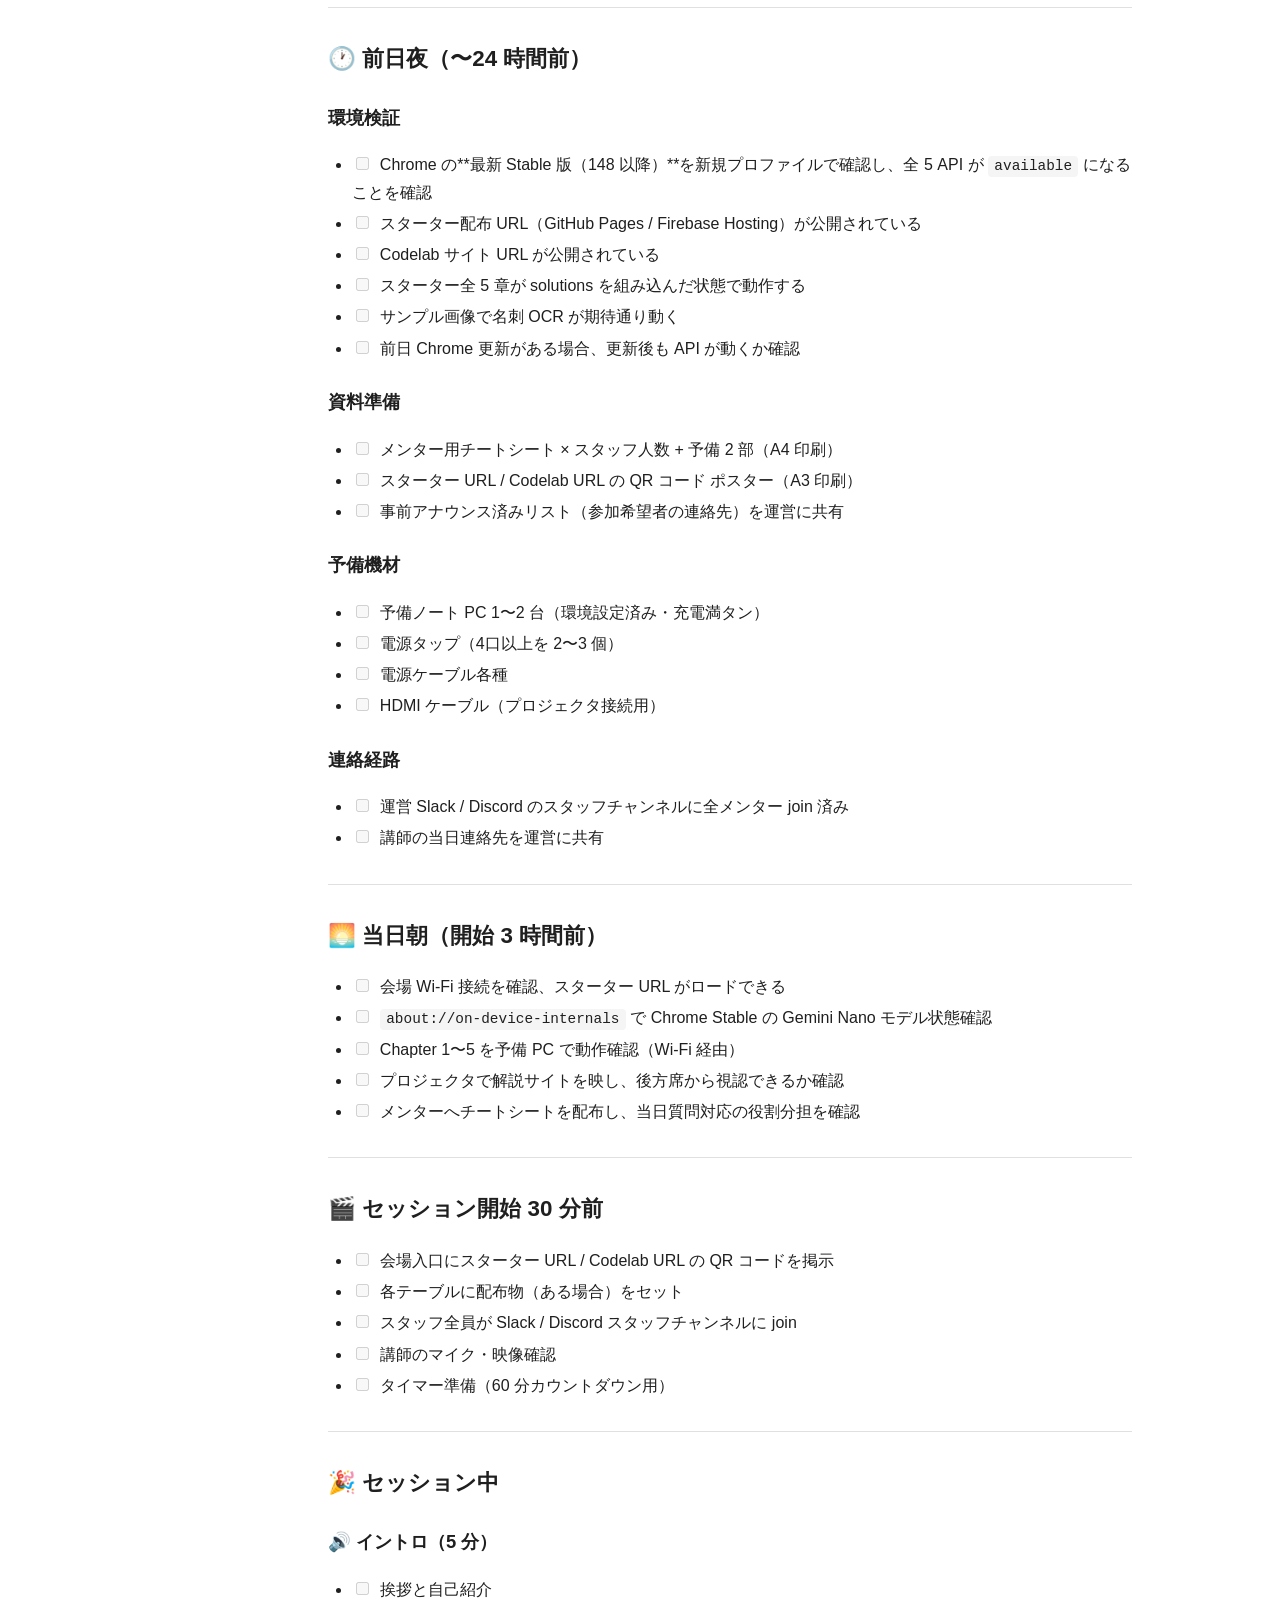
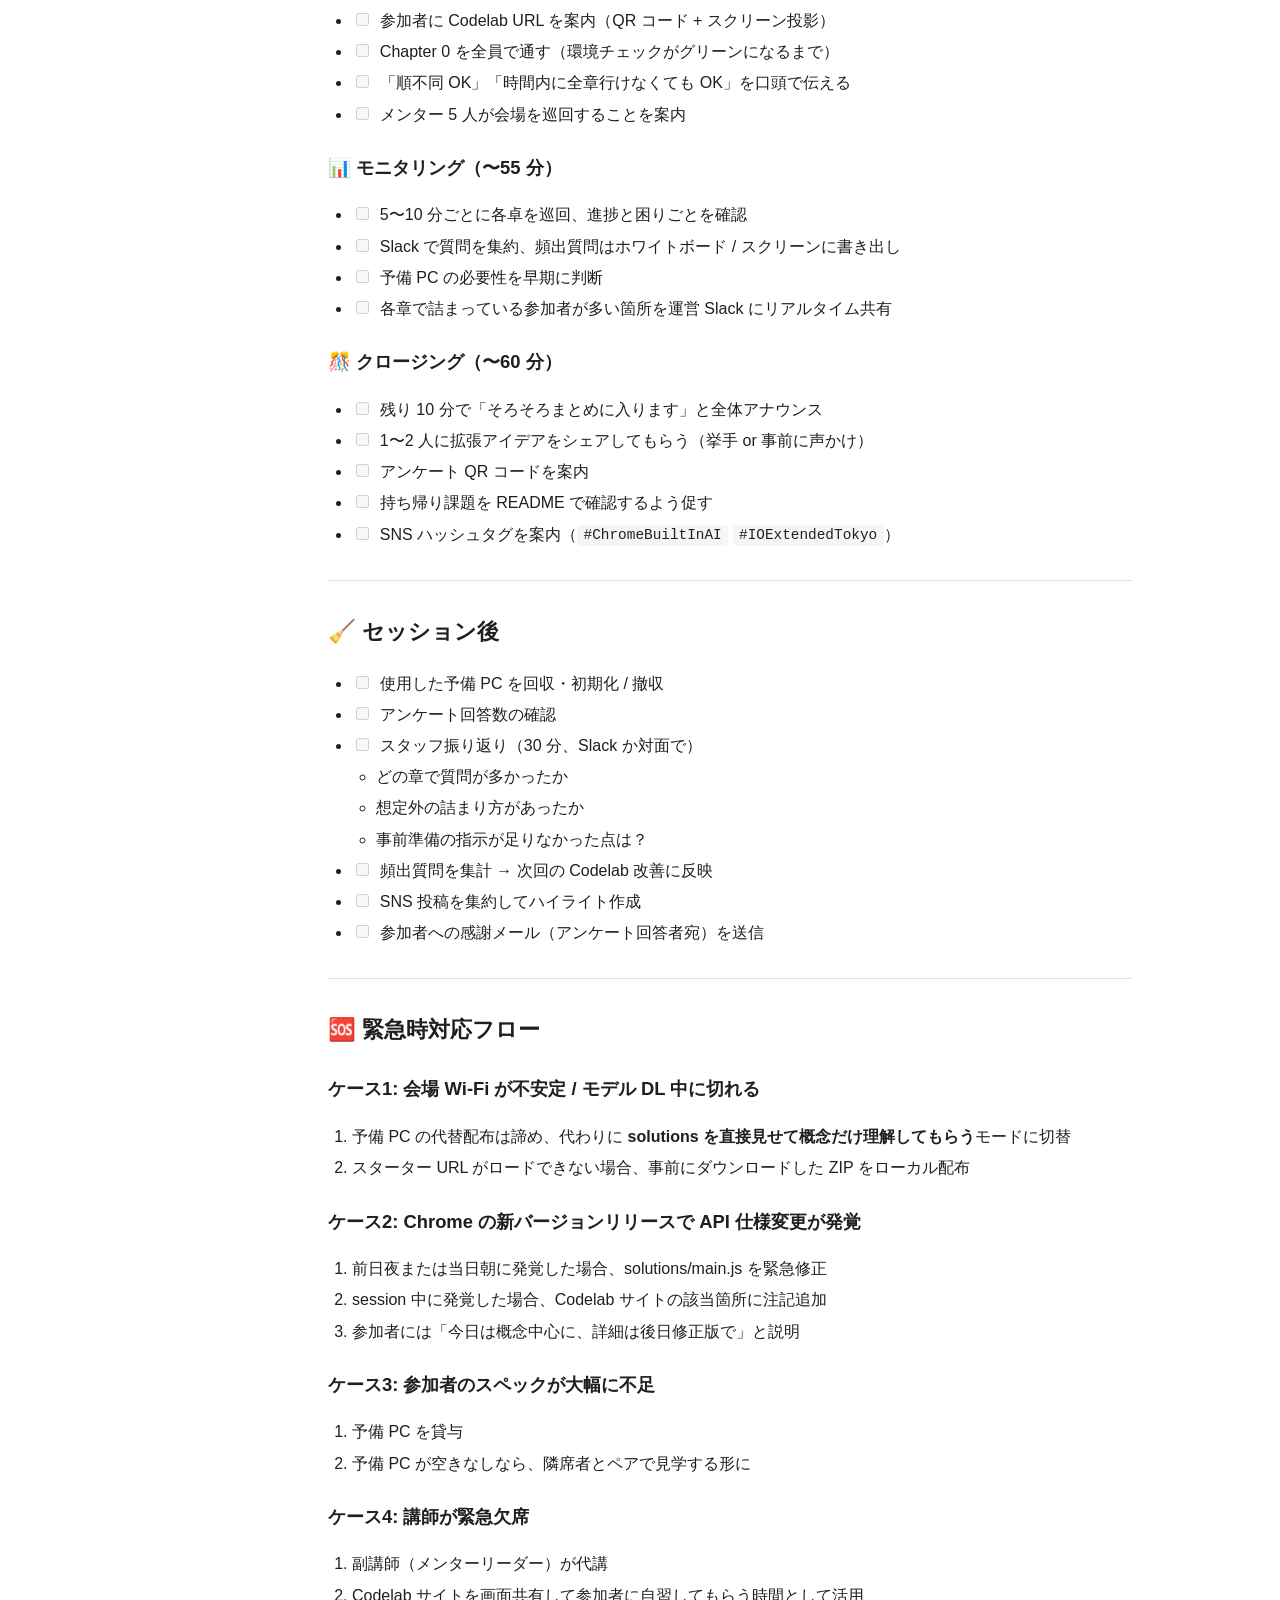
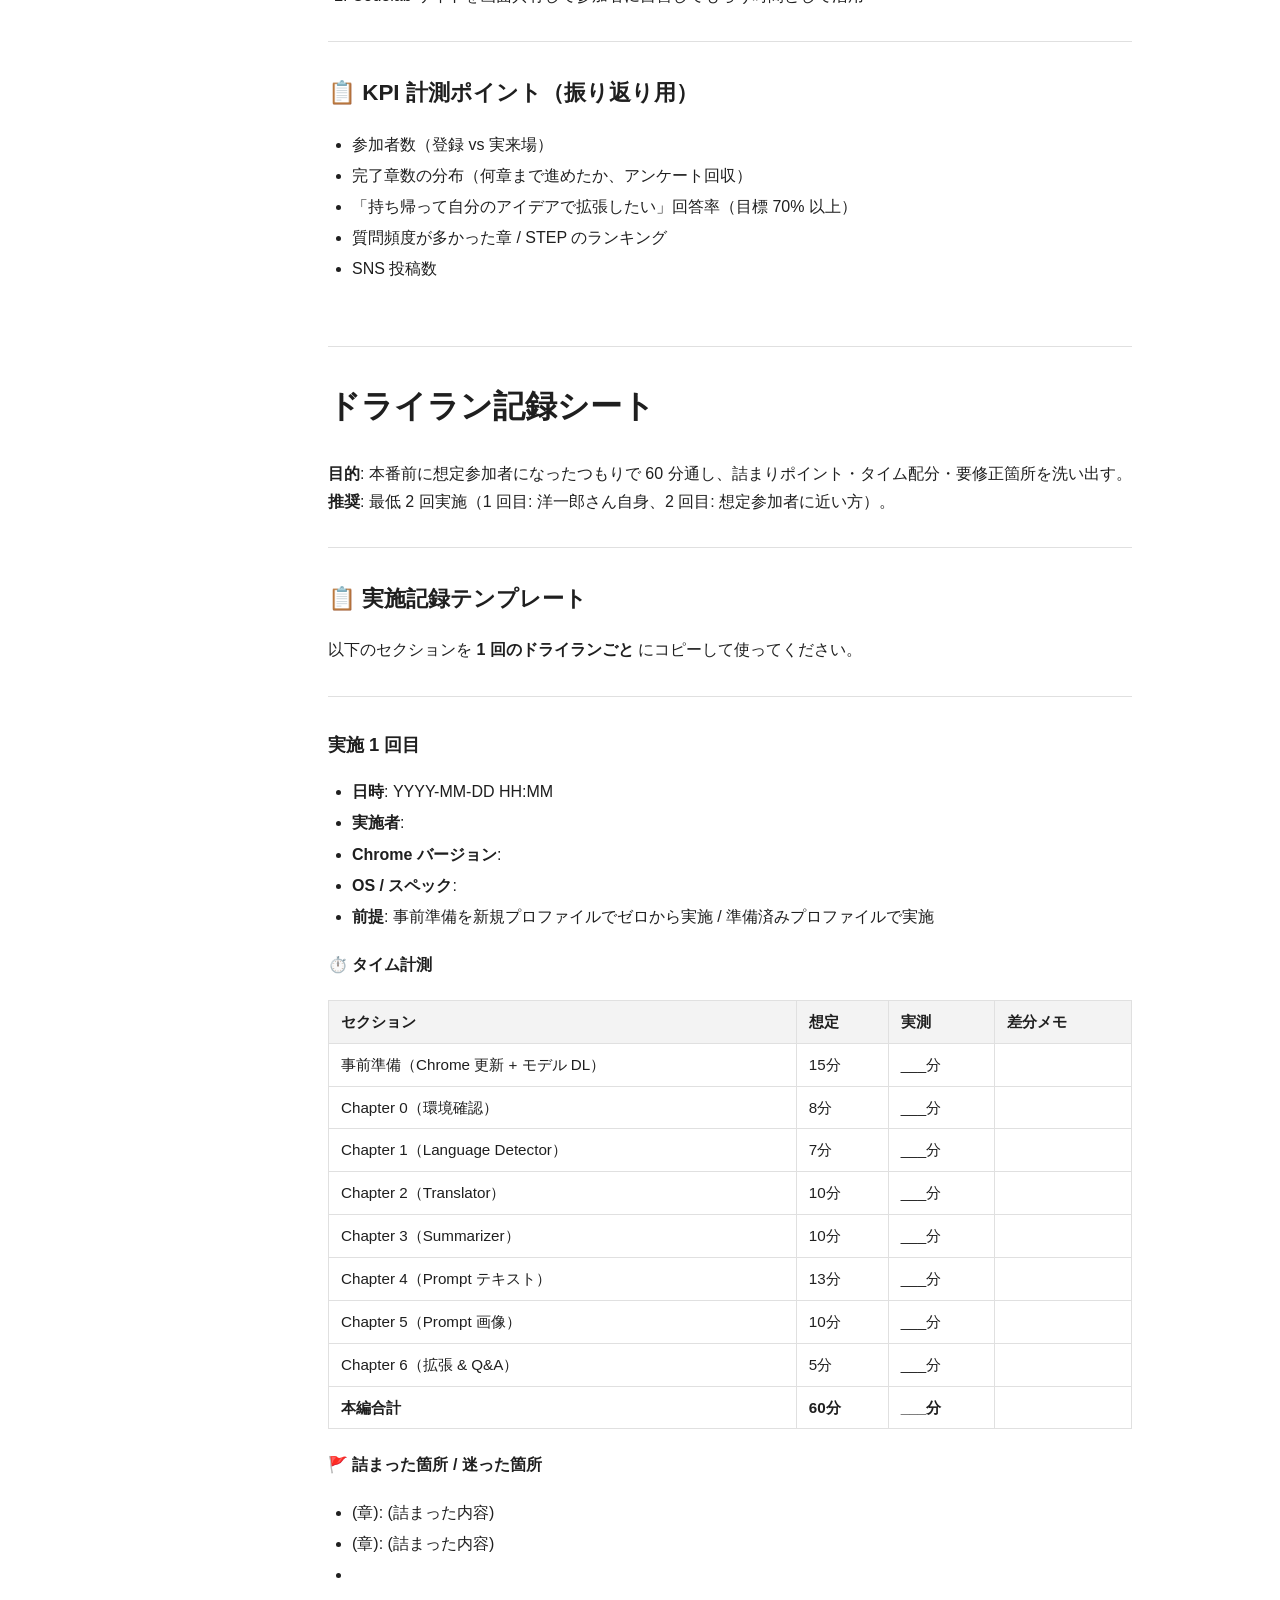
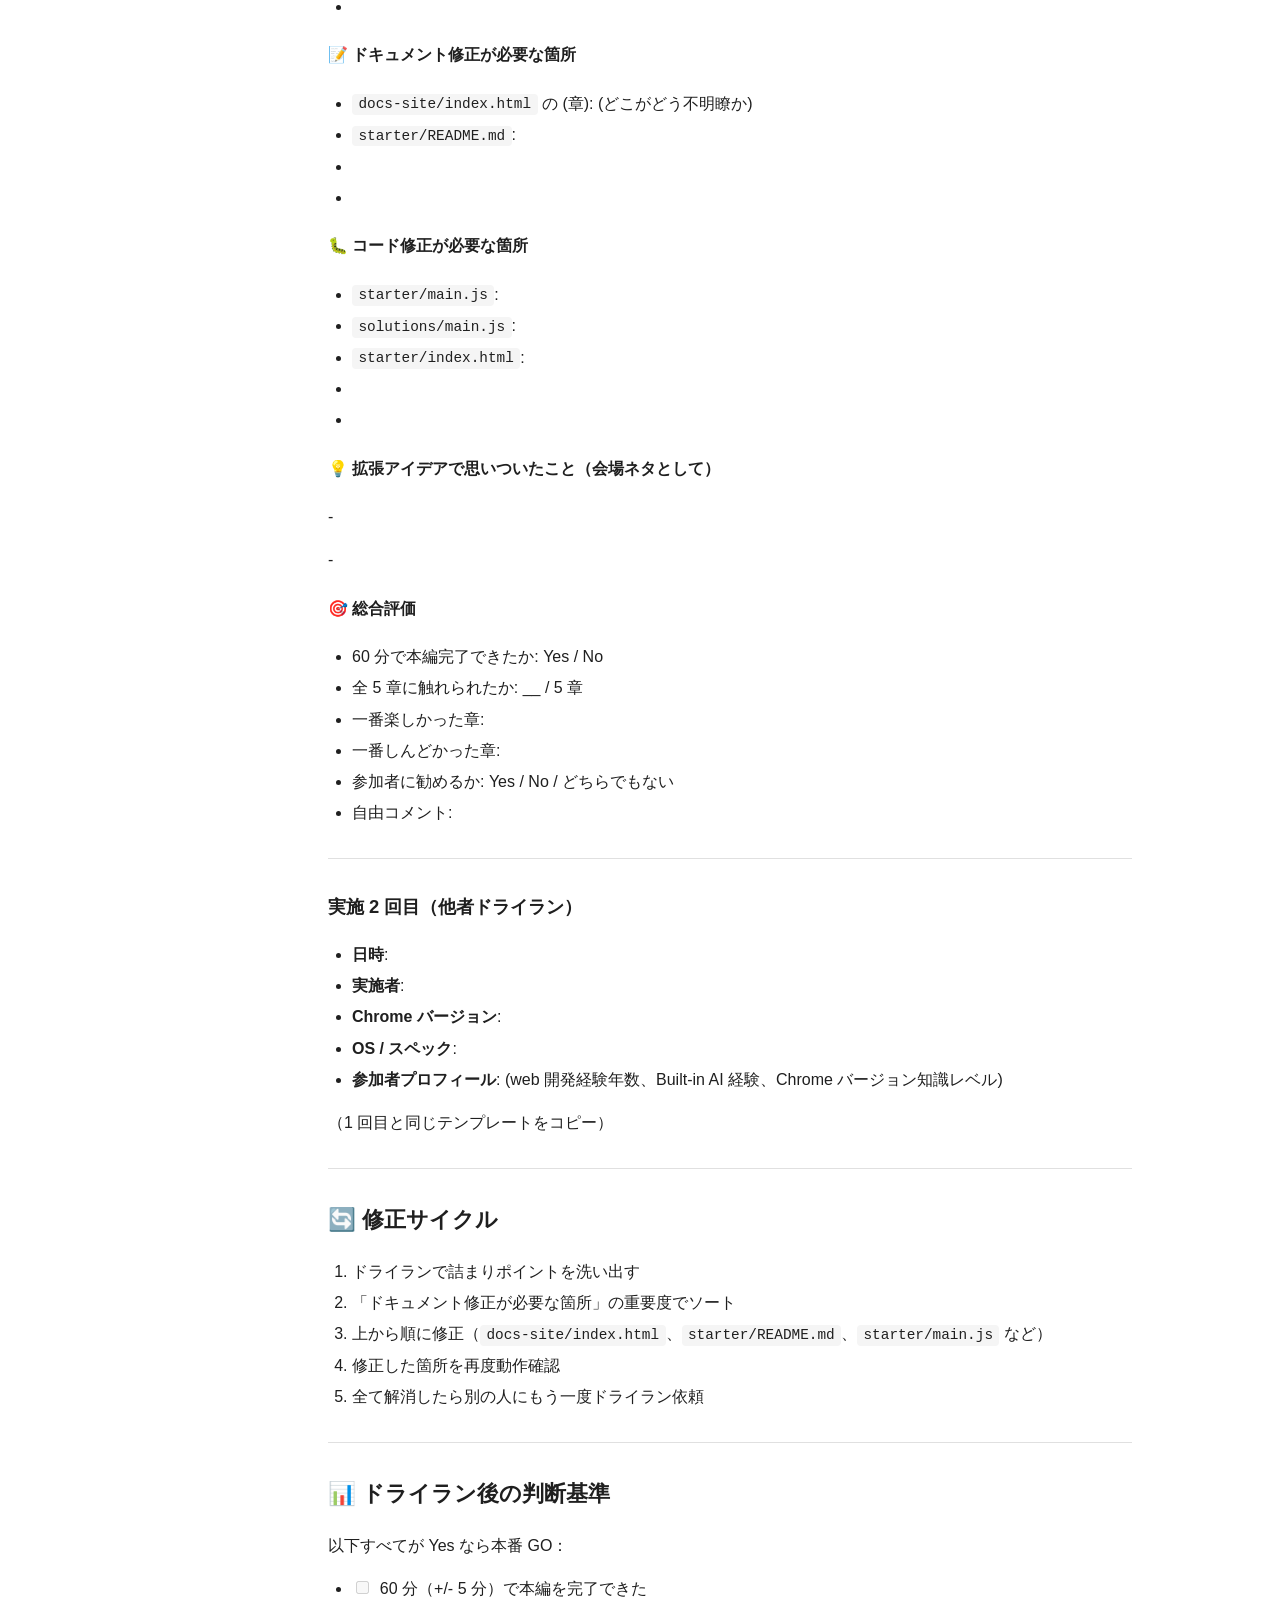
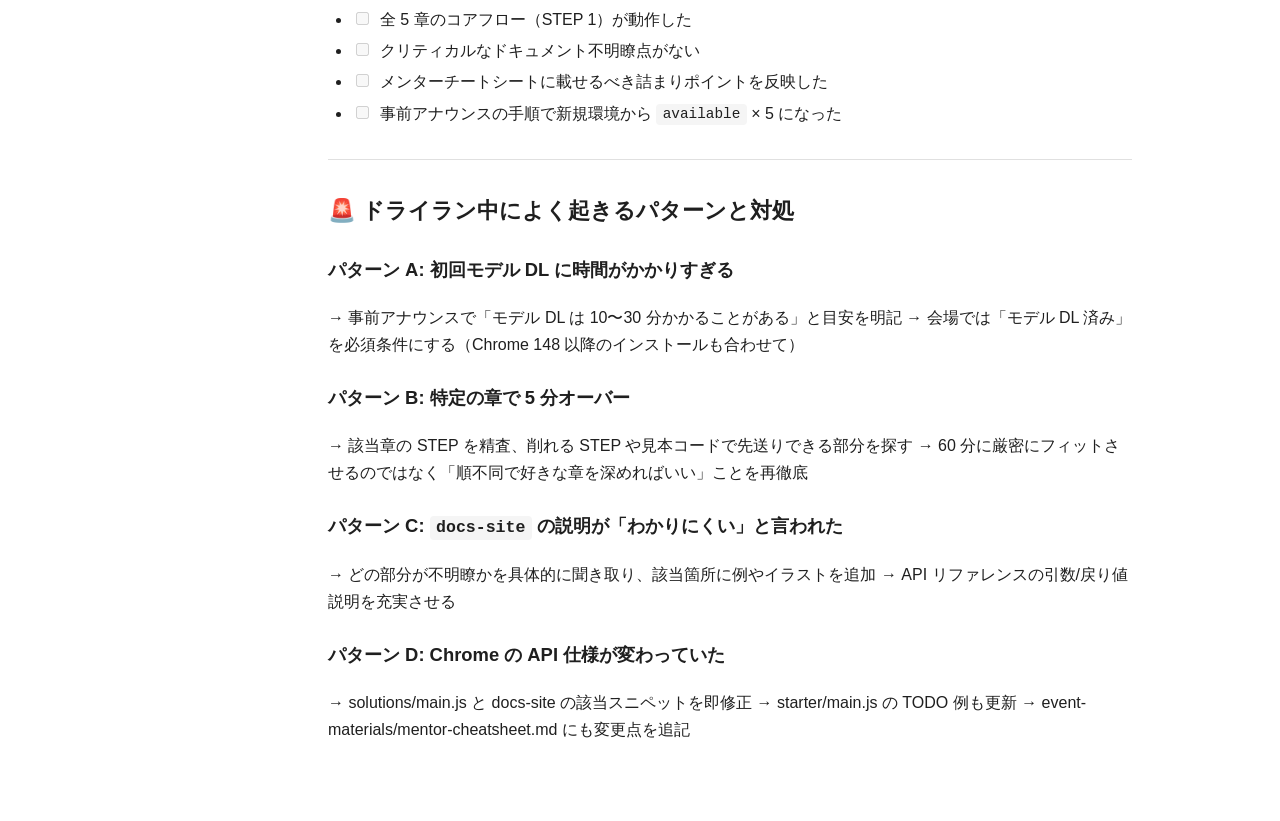
==== commit a20c5213: "Update prerequisites for Chrome 148 Stable and add starter setup guide" ====
--- a/event-materials/index.html
+++ b/event-materials/index.html
@@ -4,7 +4,7 @@
   <meta charset="utf-8">
   <meta name="viewport" content="width=device-width, initial-scale=1">
   <title>会場運営資料 — Chrome Built-in AI ミニラボ</title>
-  <link rel="stylesheet" href="styles.css">
+  <link rel="stylesheet" href="/event-materials/styles.css">
 </head>
 <body>
   <div class="layout">
@@ -23,15 +23,15 @@
         <p>Google I/O Extended Tokyo 2026「Chrome Built-in AI 60分ミニラボ」の運営者・メンター向け資料です。参加者にも閲覧可能ですが、当日のハンズオン中は左サイドバーの各ドキュメントを開くことは控えることをおすすめします（メンターチートシートには参加者の詰まりポイントが記載されているため）。</p>
       </header>
 
-      <article id="doc-pre-event" data-title="📮 事前アナウンス" data-src="pre-event-announcement.md"></article>
-      <article id="doc-mentor" data-title="📋 メンター用チートシート" data-src="mentor-cheatsheet.md"></article>
-      <article id="doc-venue" data-title="🎬 前日/当日チェックリスト" data-src="venue-checklist.md"></article>
-      <article id="doc-dryrun" data-title="🧪 ドライラン記録シート" data-src="dry-run-notes.md"></article>
+      <article id="doc-pre-event" data-title="📮 事前アナウンス" data-src="/event-materials/pre-event-announcement.md"></article>
+      <article id="doc-mentor" data-title="📋 メンター用チートシート" data-src="/event-materials/mentor-cheatsheet.md"></article>
+      <article id="doc-venue" data-title="🎬 前日/当日チェックリスト" data-src="/event-materials/venue-checklist.md"></article>
+      <article id="doc-dryrun" data-title="🧪 ドライラン記録シート" data-src="/event-materials/dry-run-notes.md"></article>
     </main>
   </div>
 
-  <script src="vendor/marked.min.js"></script>
-  <script src="vendor/purify.min.js"></script>
-  <script type="module" src="viewer.js"></script>
+  <script src="/event-materials/vendor/marked.min.js"></script>
+  <script src="/event-materials/vendor/purify.min.js"></script>
+  <script type="module" src="/event-materials/viewer.js"></script>
 </body>
 </html>
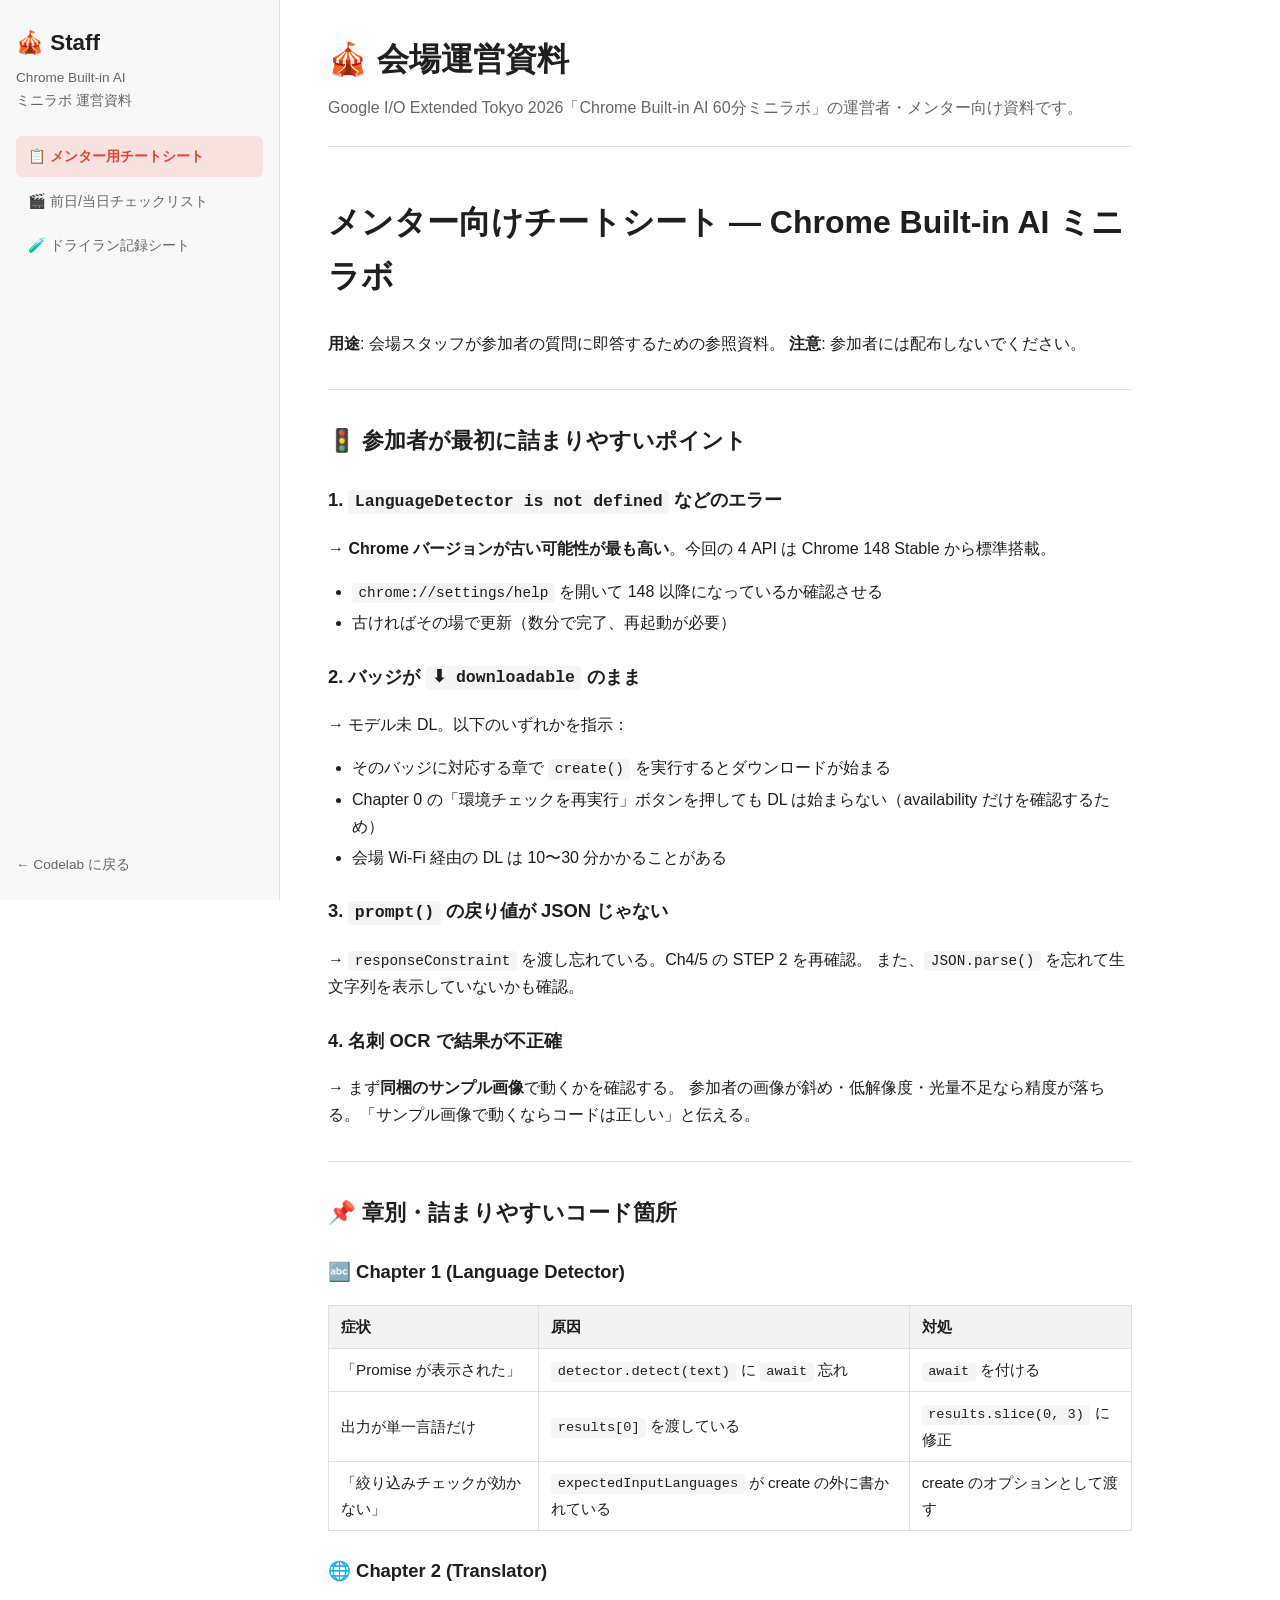
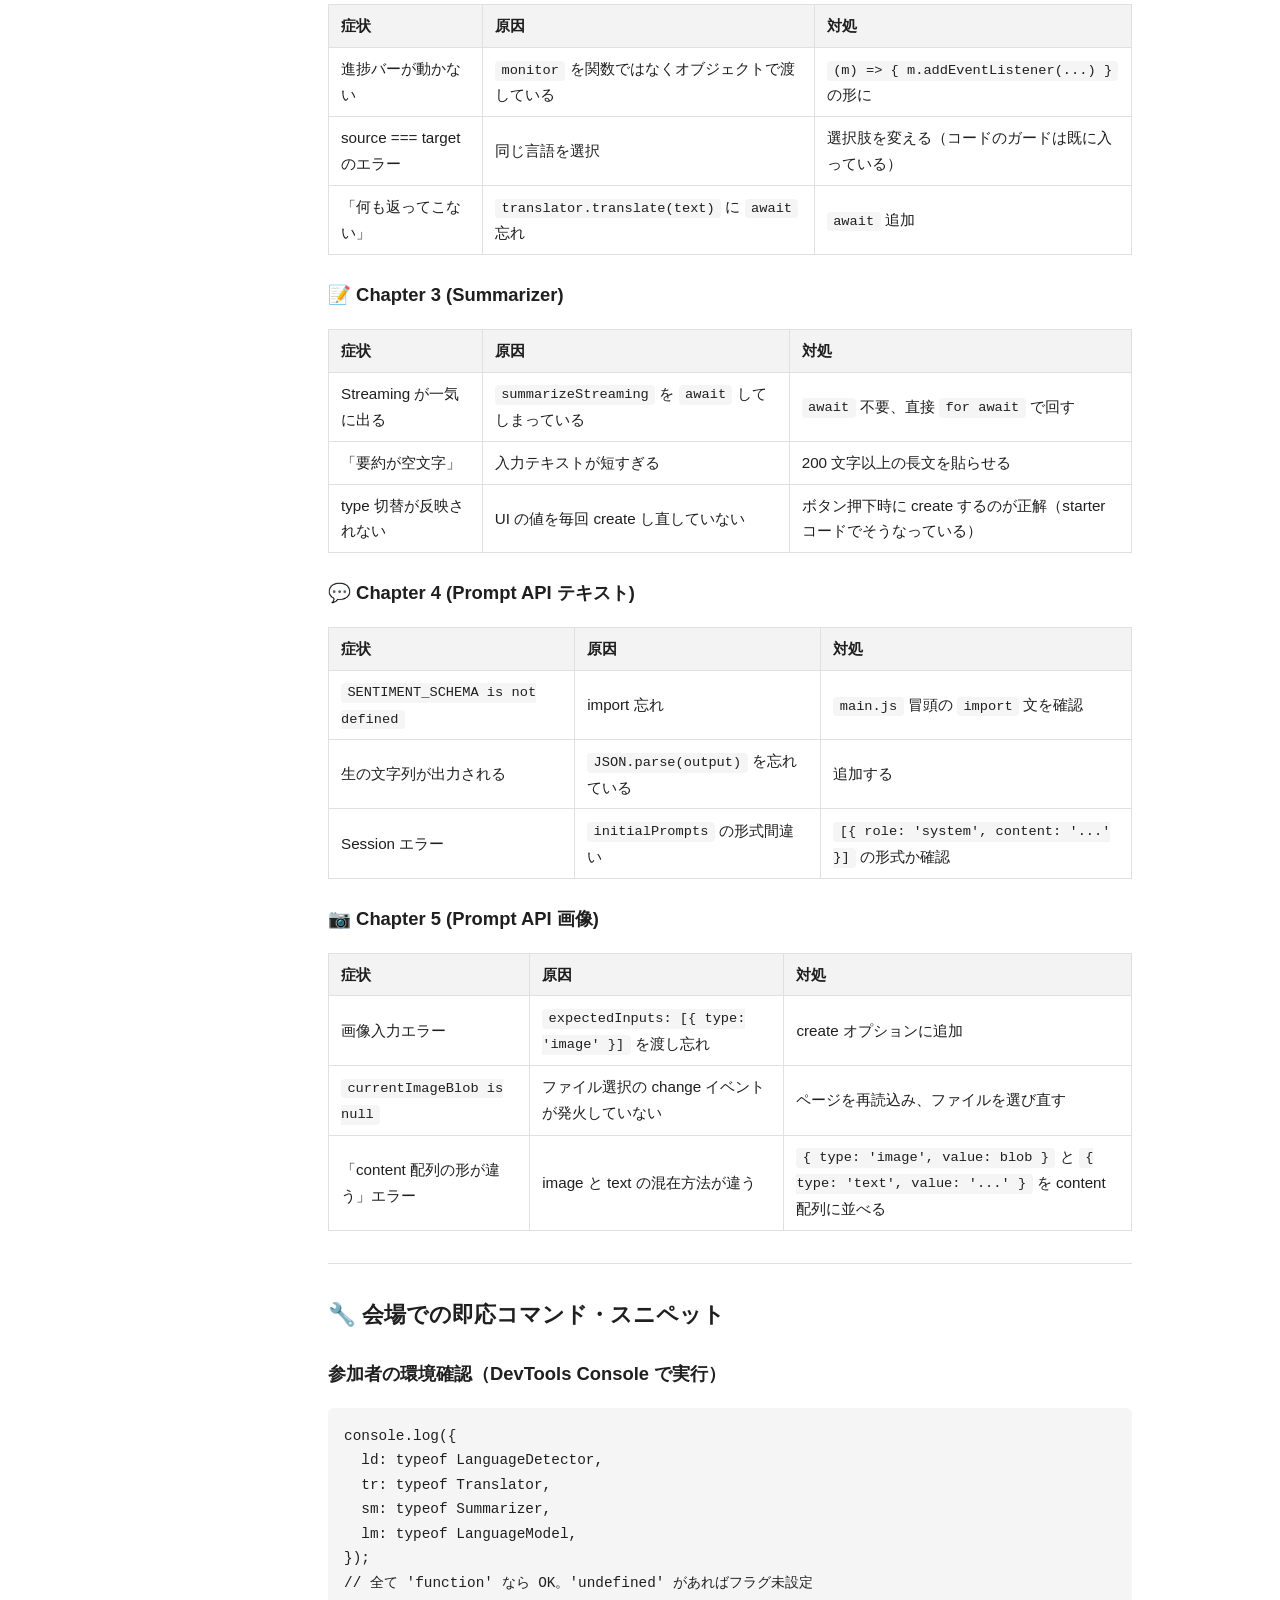
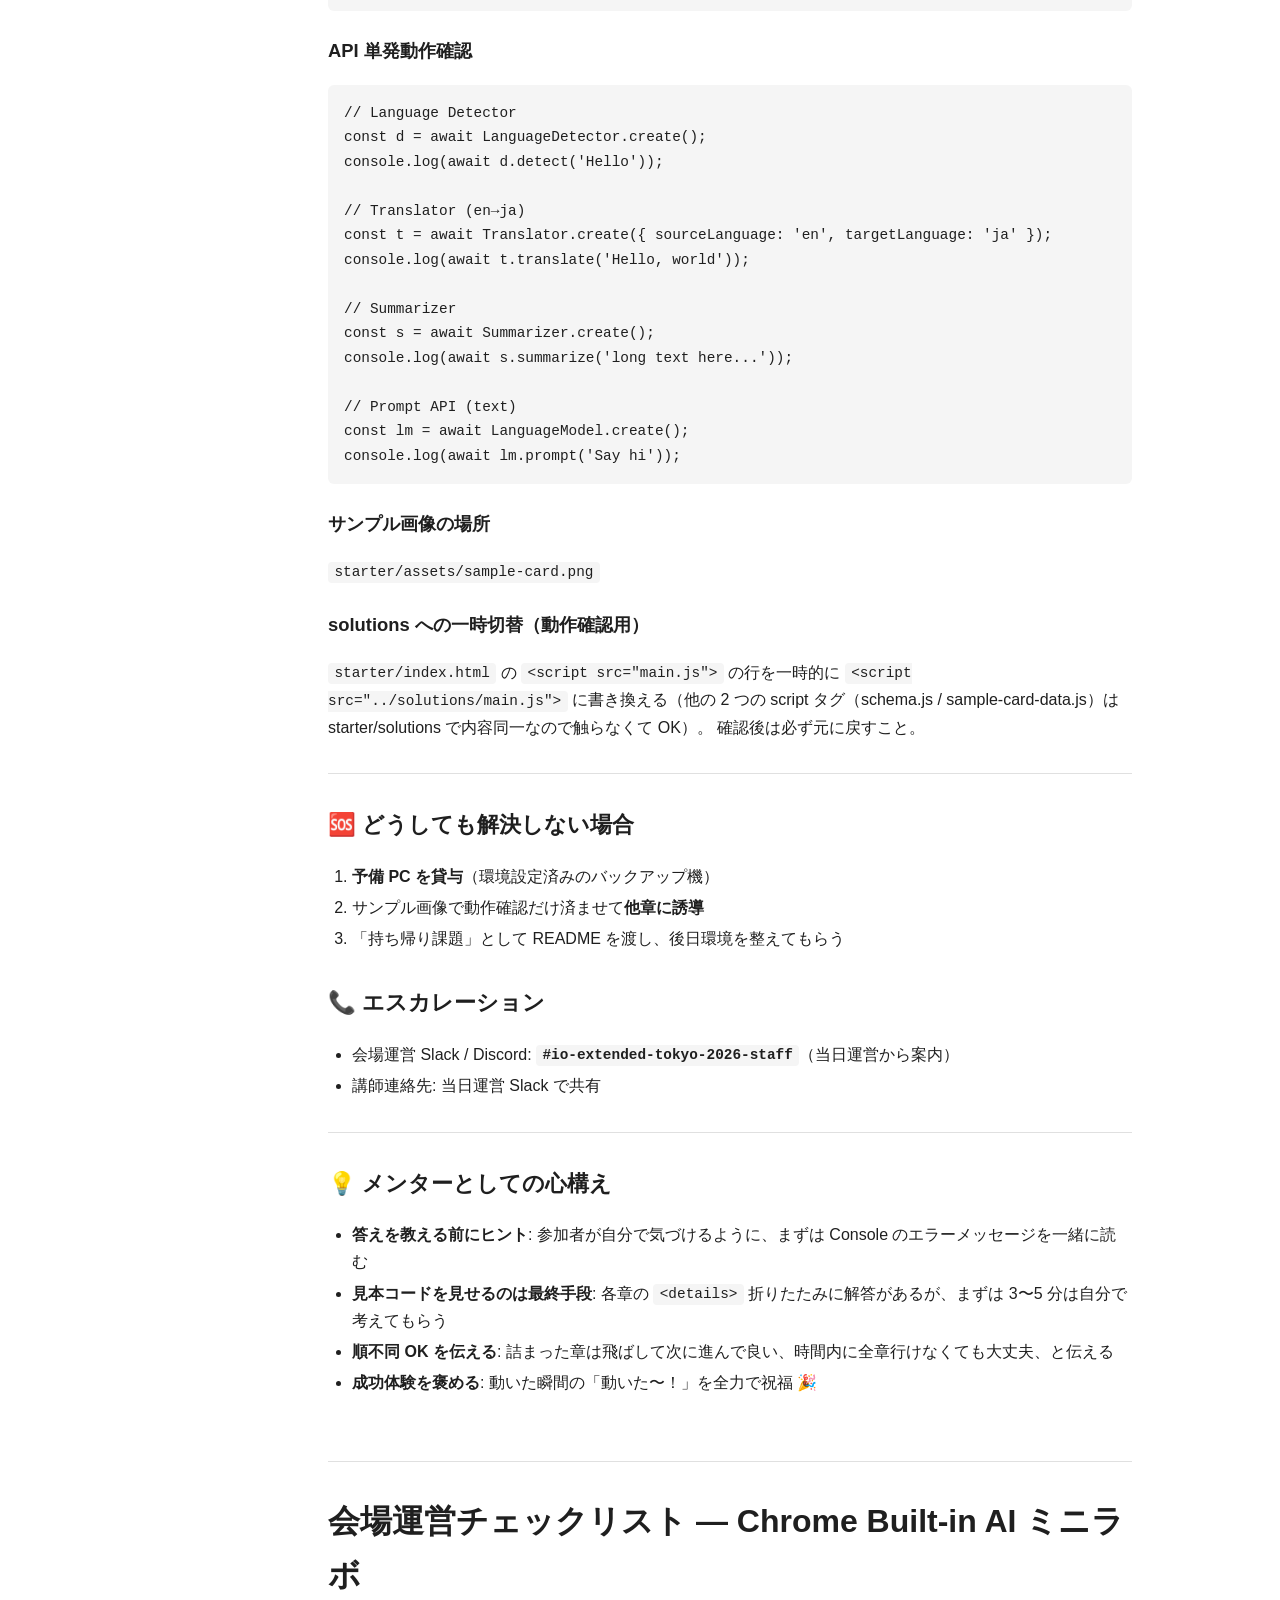
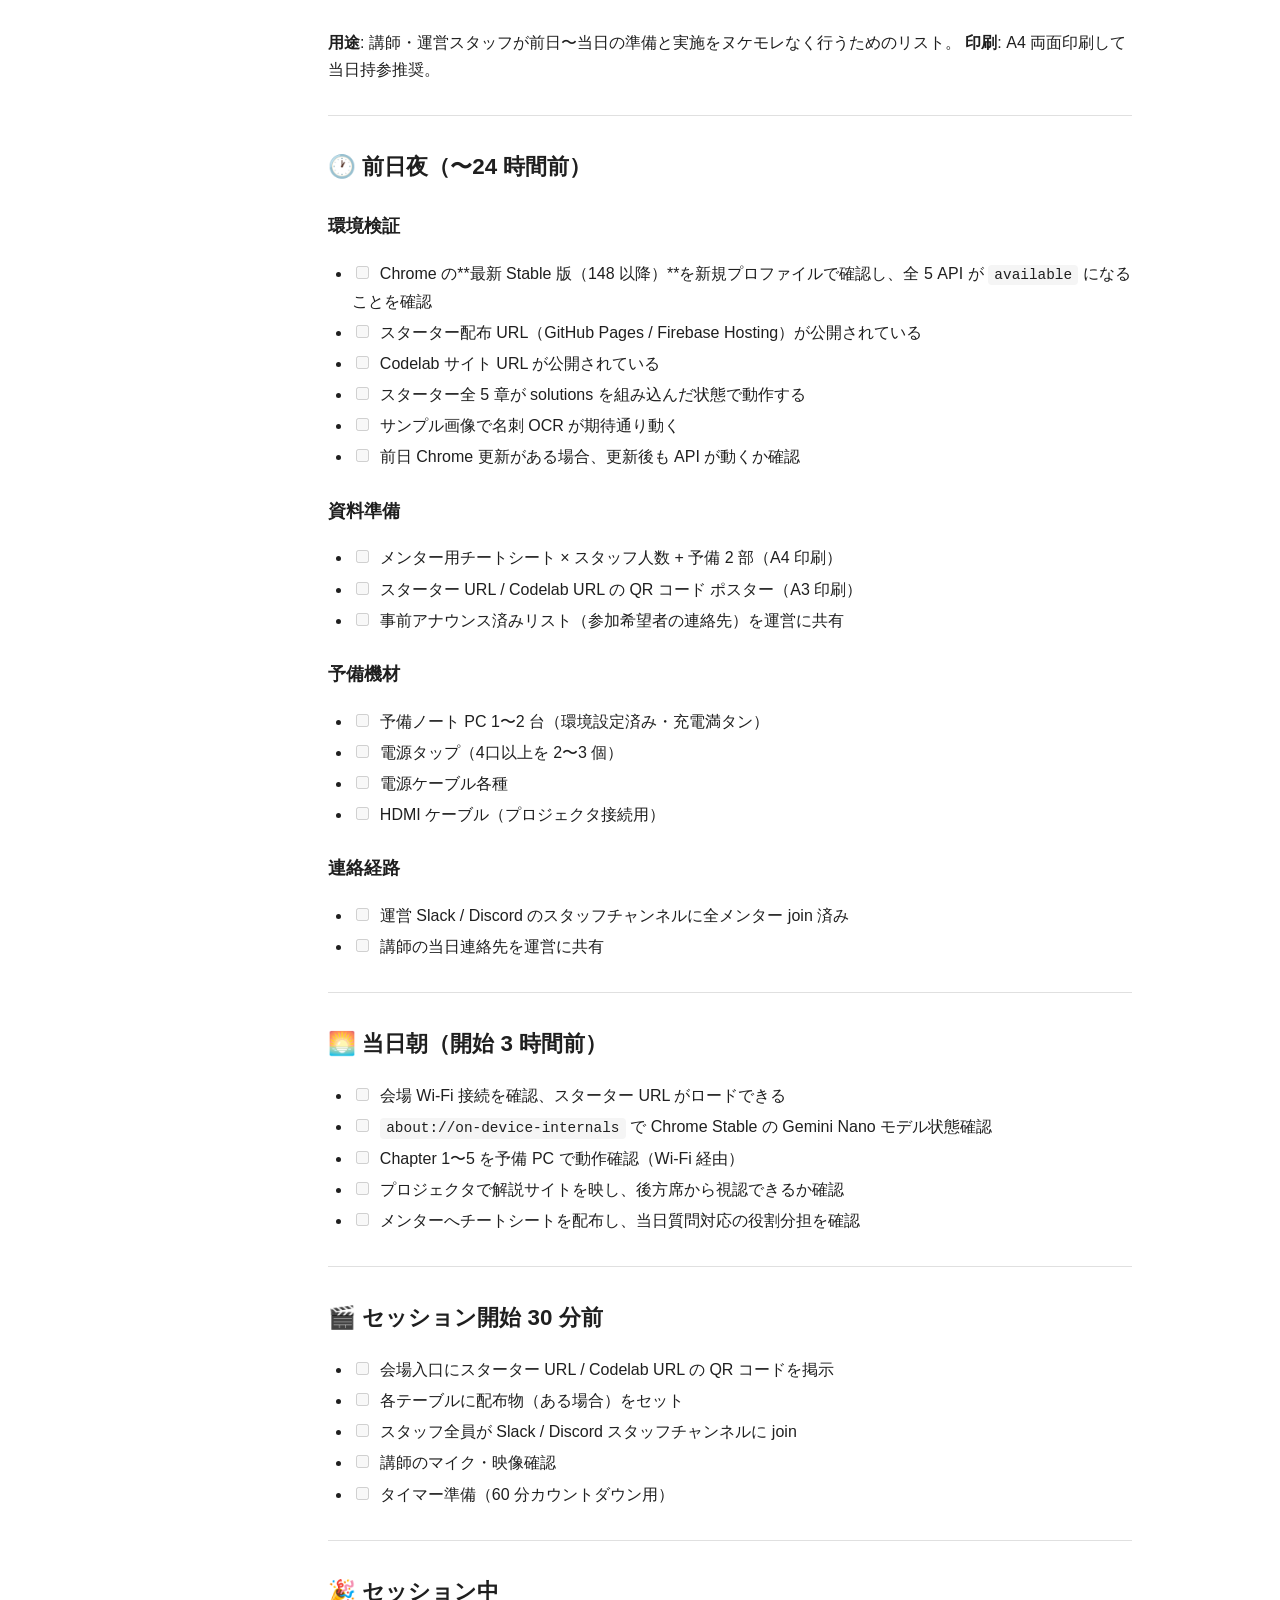
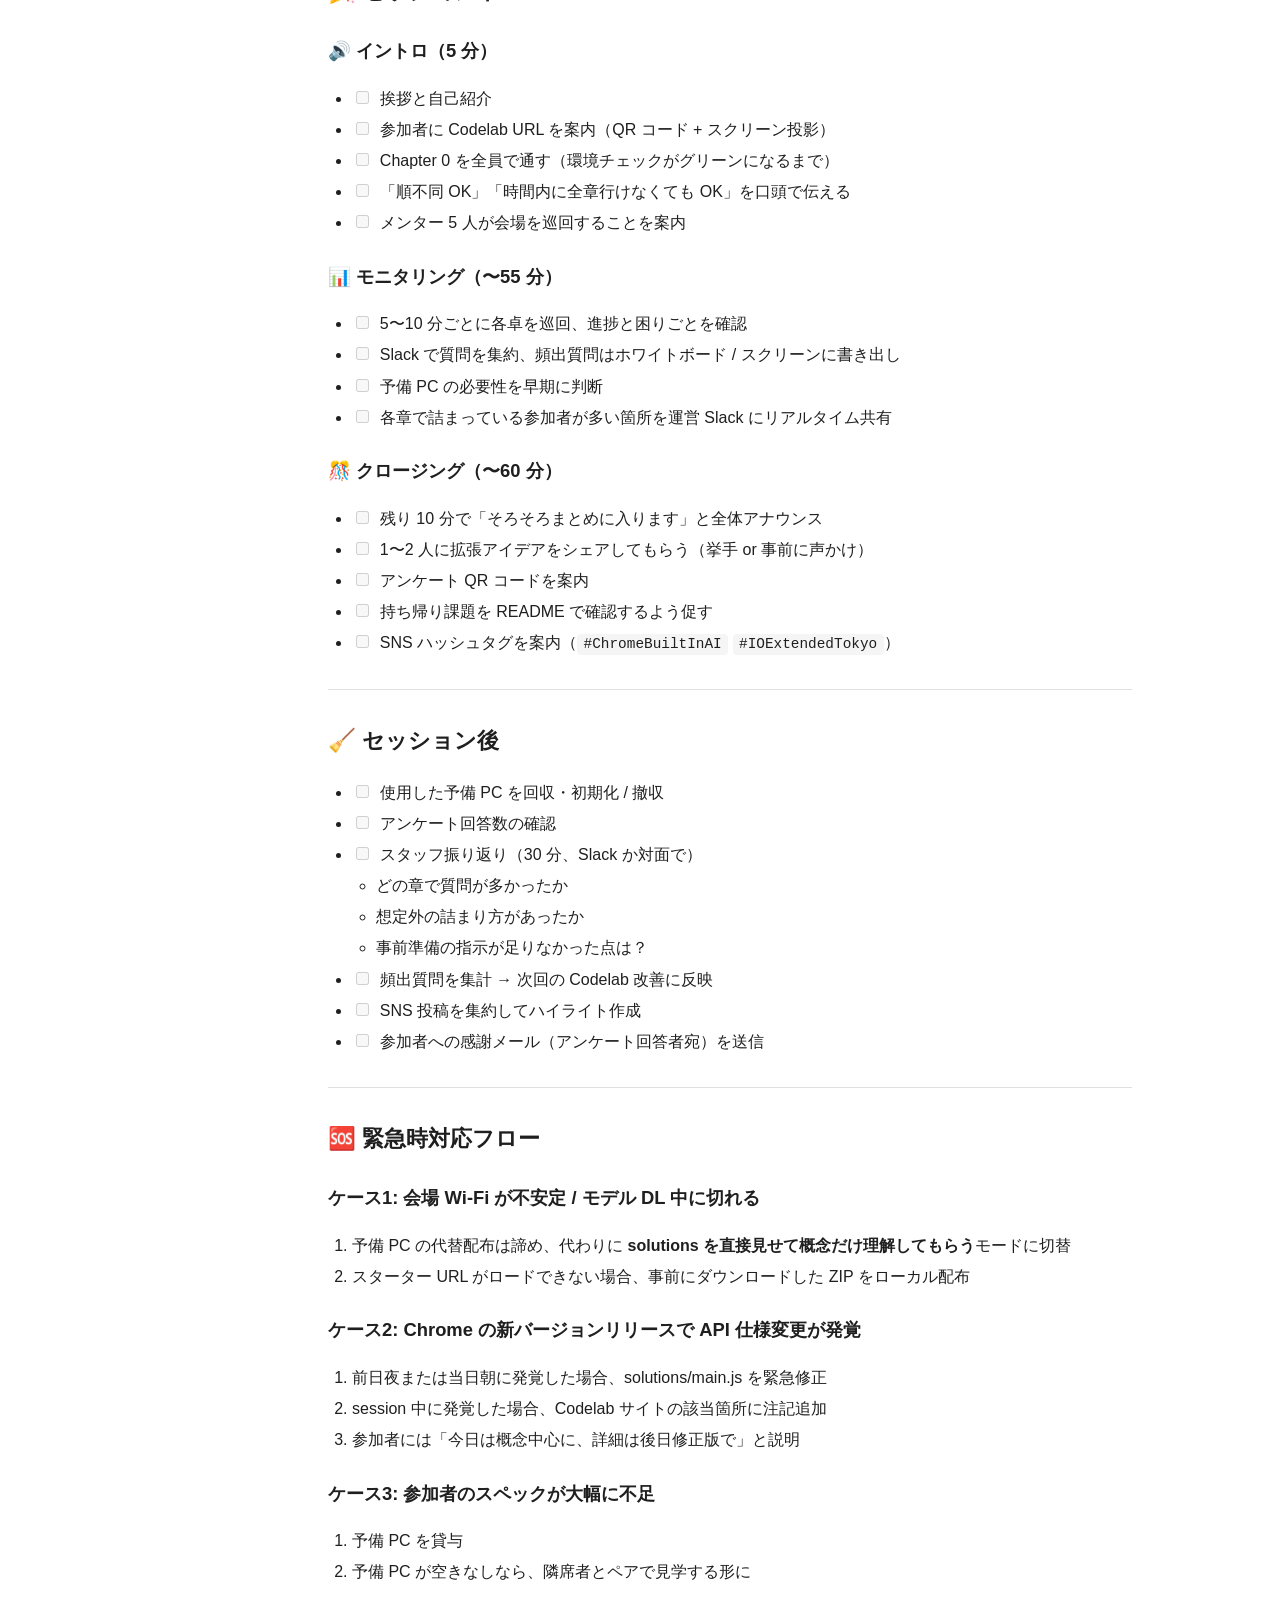
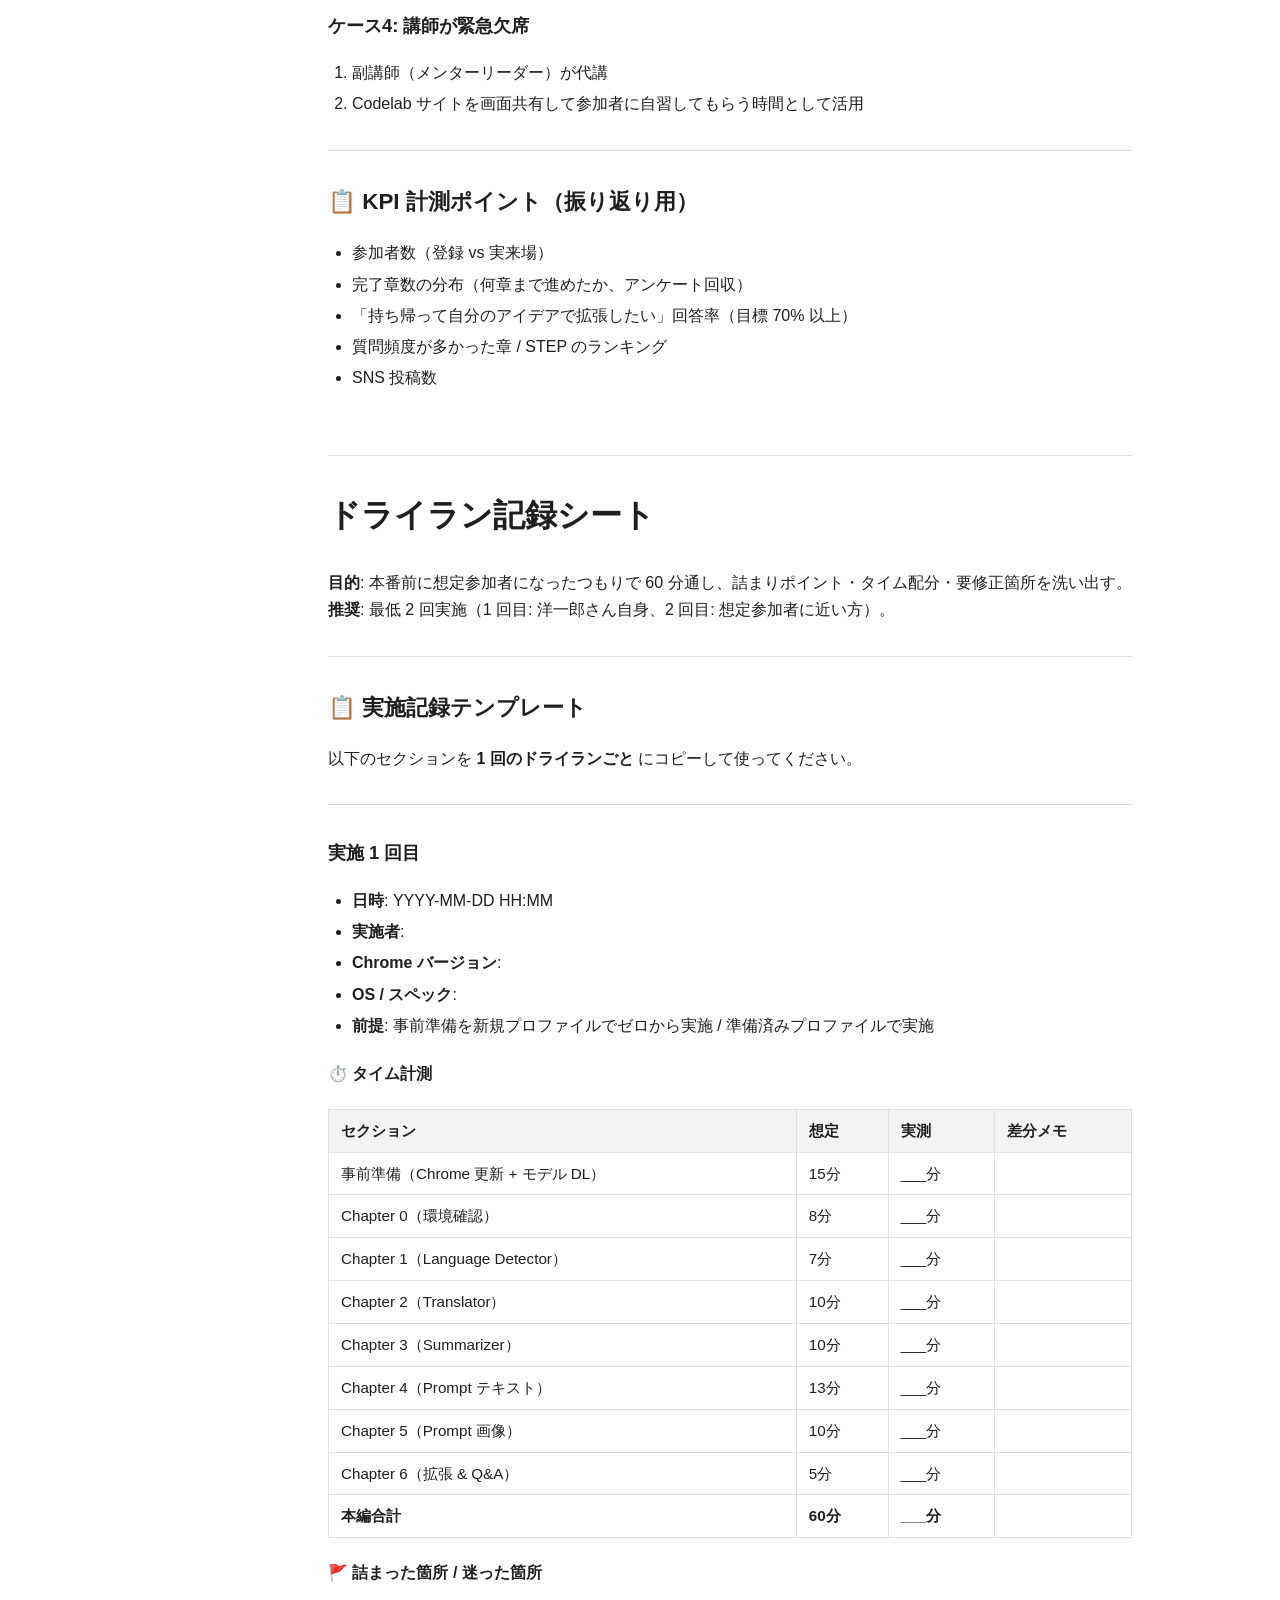
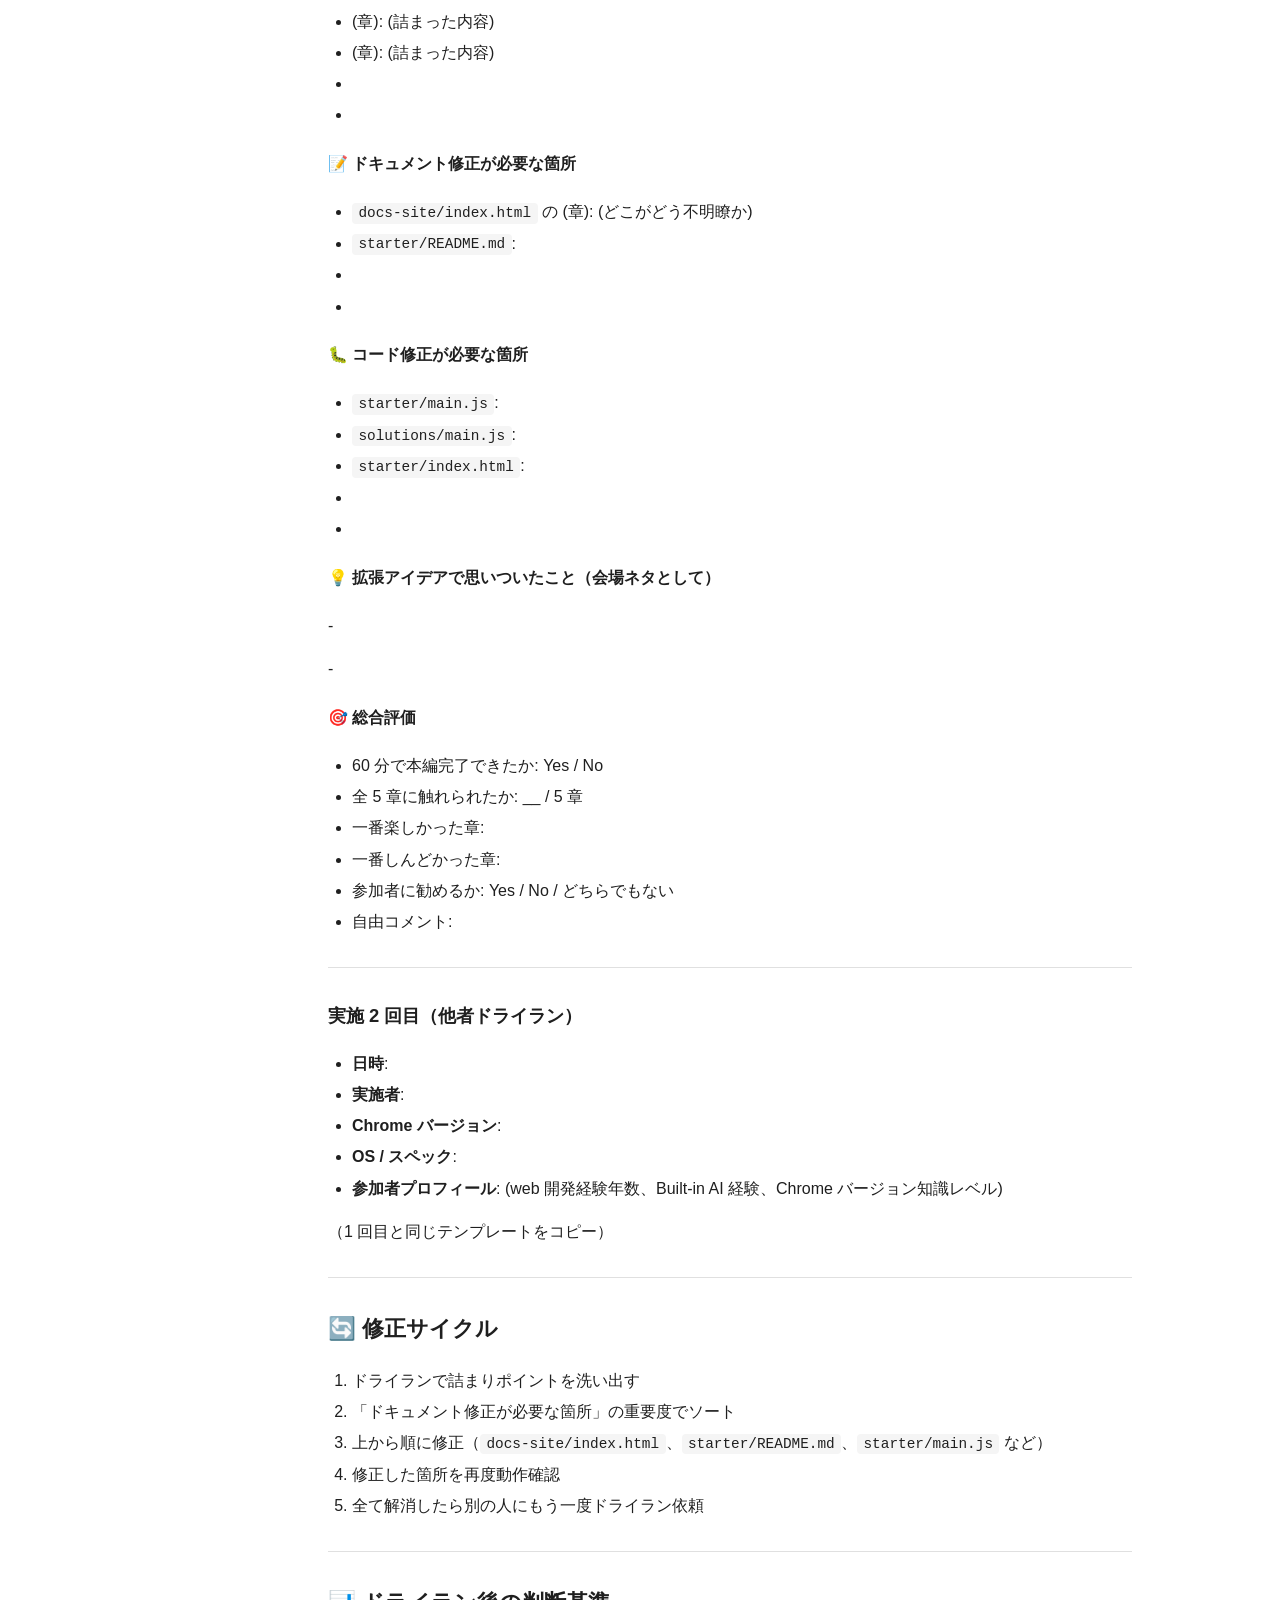
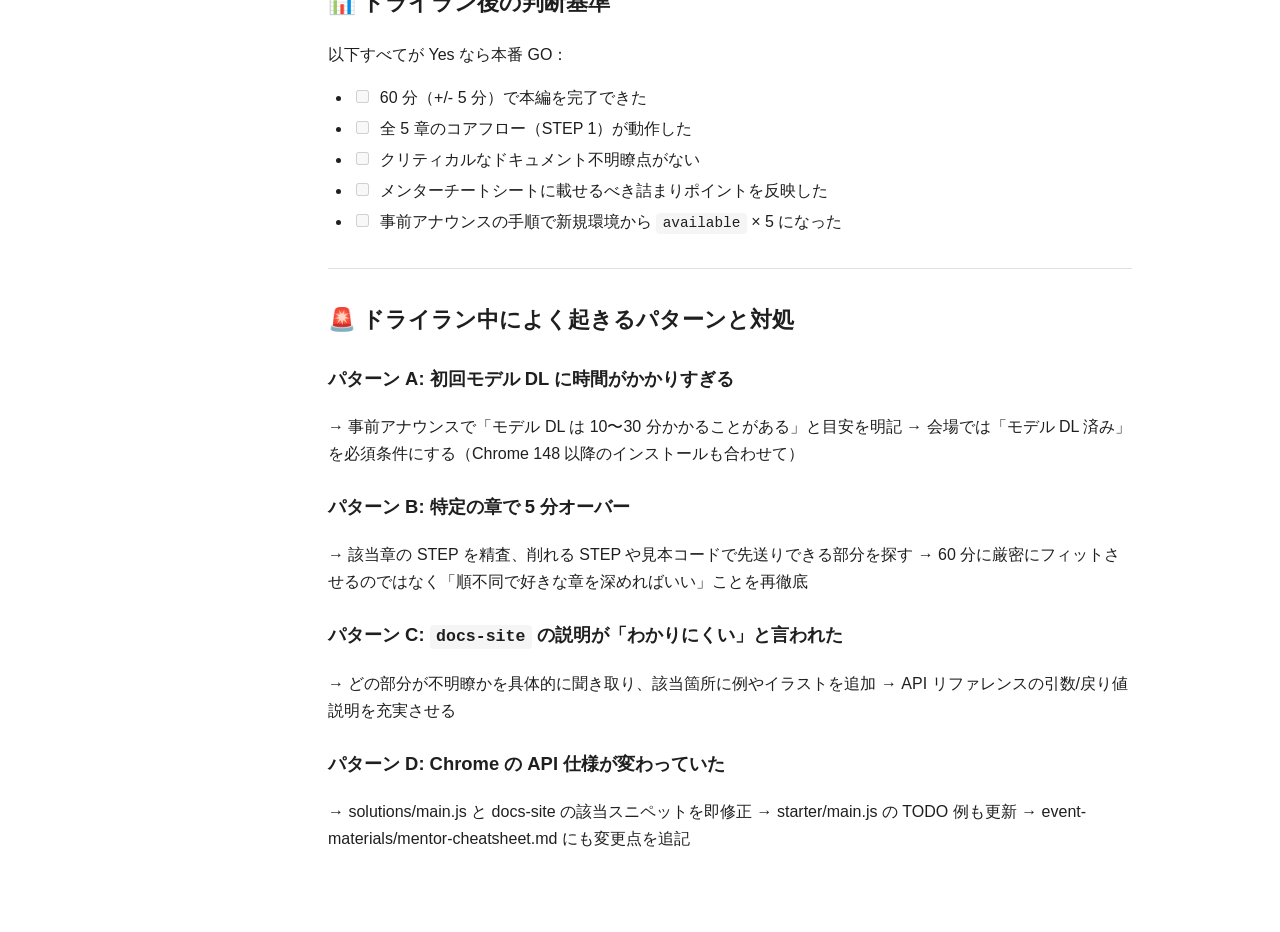
==== commit b35dadcf: "Refine Codelab hands-on UX and switch to custom domain" ====
--- a/event-materials/index.html
+++ b/event-materials/index.html
@@ -20,10 +20,9 @@
     <main class="content">
       <header class="page-header">
         <h1>🎪 会場運営資料</h1>
-        <p>Google I/O Extended Tokyo 2026「Chrome Built-in AI 60分ミニラボ」の運営者・メンター向け資料です。参加者にも閲覧可能ですが、当日のハンズオン中は左サイドバーの各ドキュメントを開くことは控えることをおすすめします（メンターチートシートには参加者の詰まりポイントが記載されているため）。</p>
+        <p>Google I/O Extended Tokyo 2026「Chrome Built-in AI 60分ミニラボ」の運営者・メンター向け資料です。</p>
       </header>
 
-      <article id="doc-pre-event" data-title="📮 事前アナウンス" data-src="/event-materials/pre-event-announcement.md"></article>
       <article id="doc-mentor" data-title="📋 メンター用チートシート" data-src="/event-materials/mentor-cheatsheet.md"></article>
       <article id="doc-venue" data-title="🎬 前日/当日チェックリスト" data-src="/event-materials/venue-checklist.md"></article>
       <article id="doc-dryrun" data-title="🧪 ドライラン記録シート" data-src="/event-materials/dry-run-notes.md"></article>
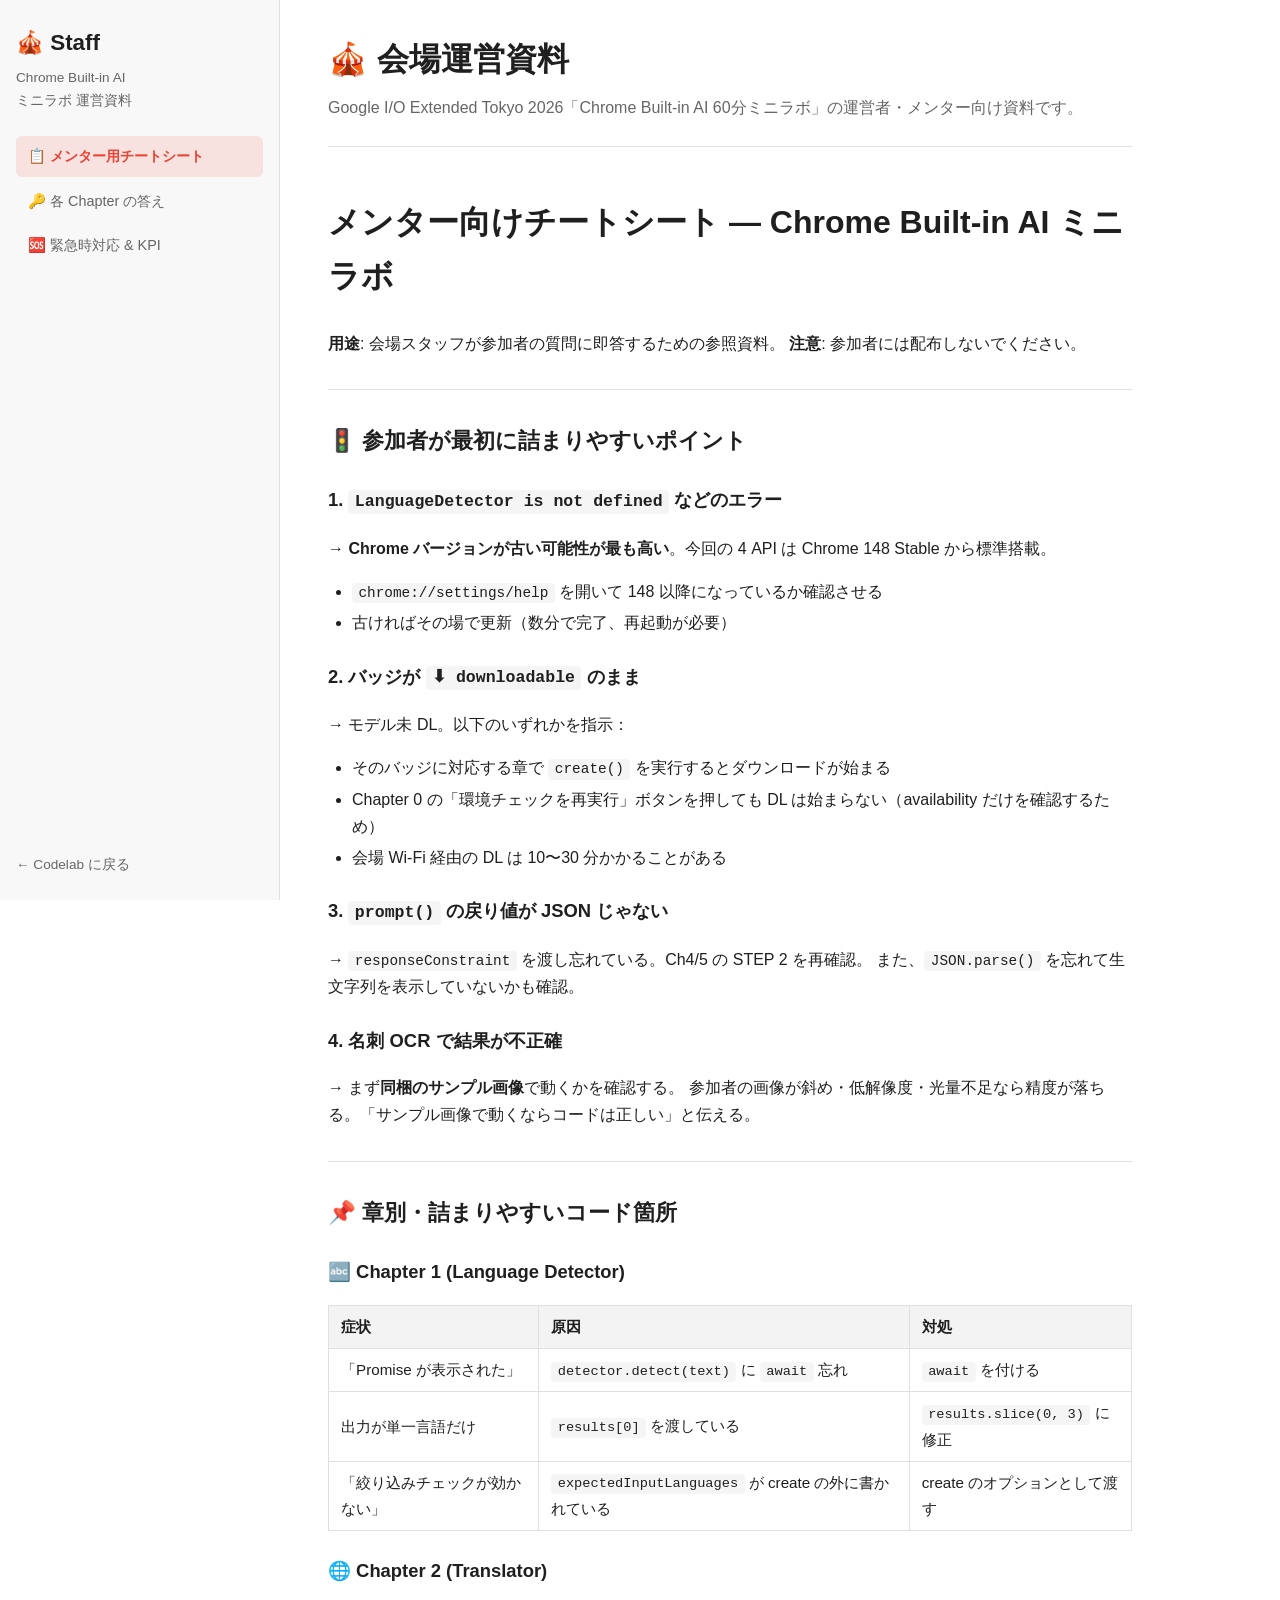
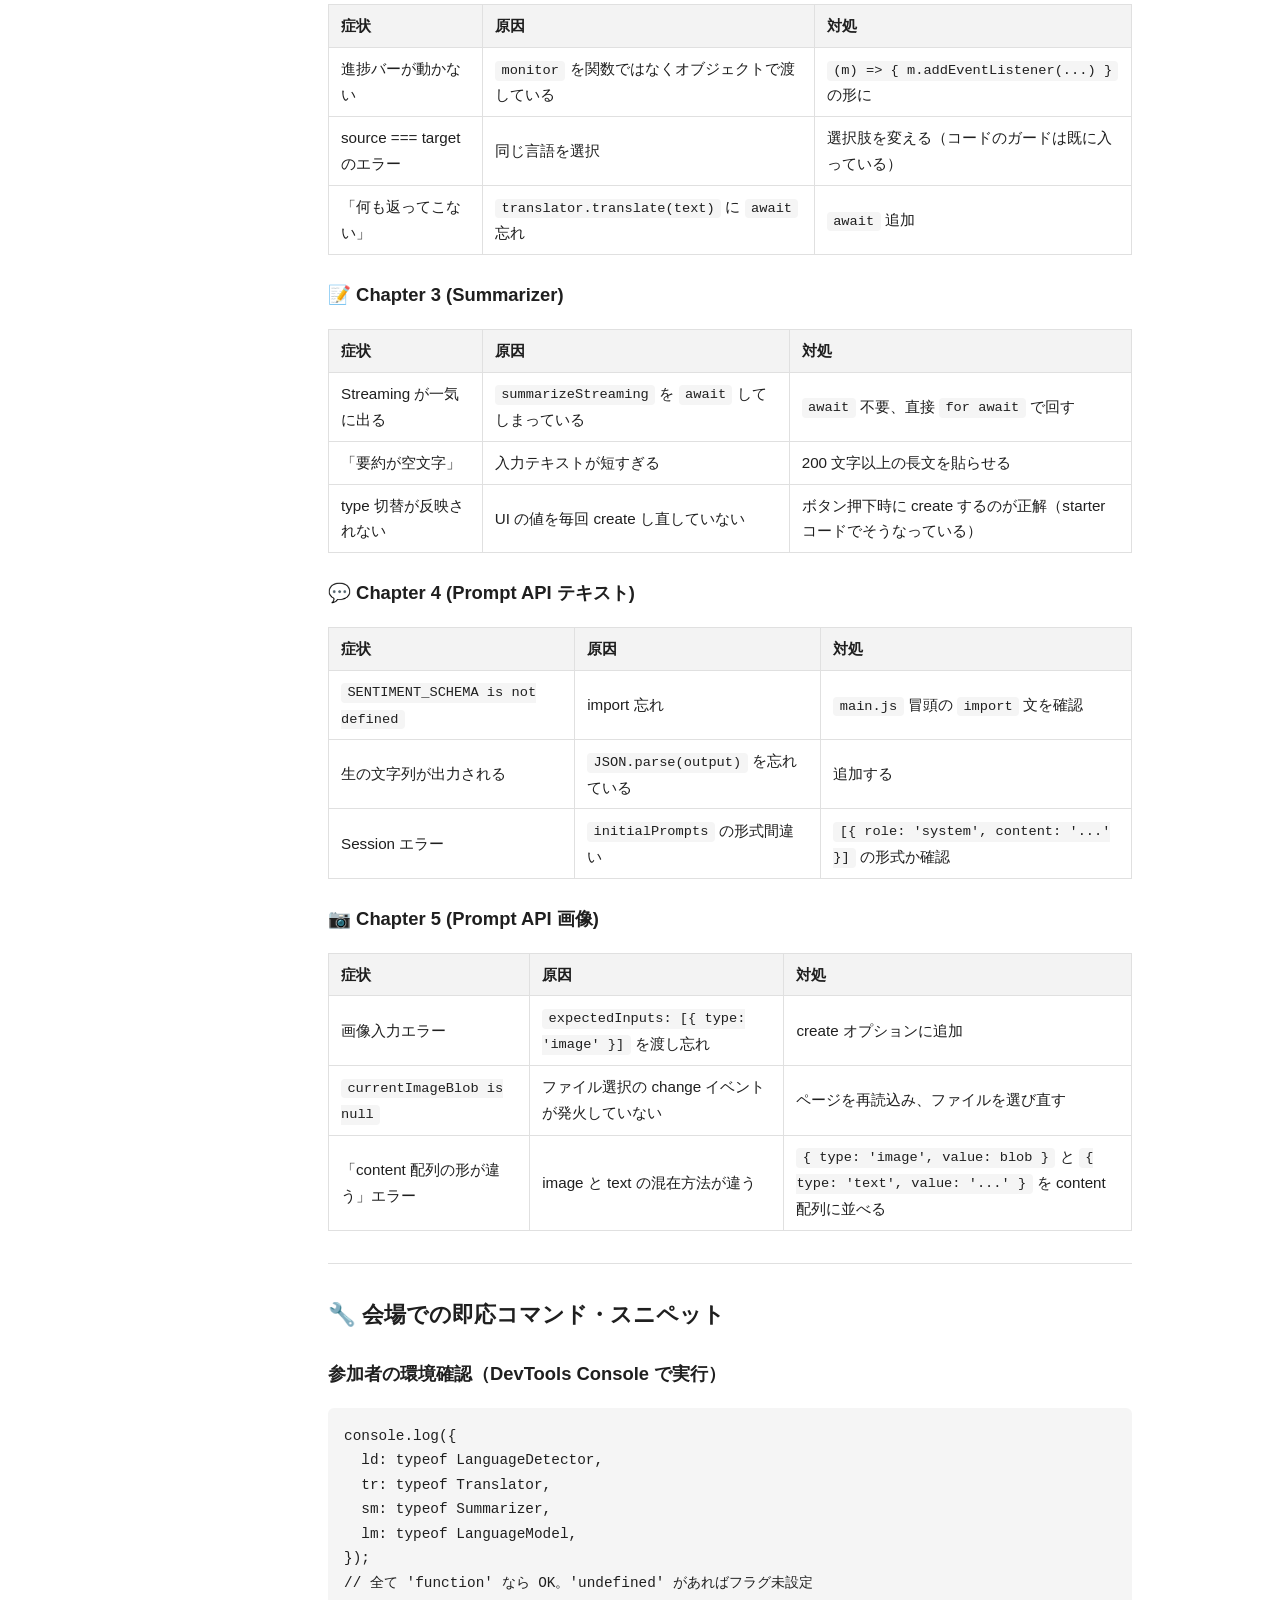
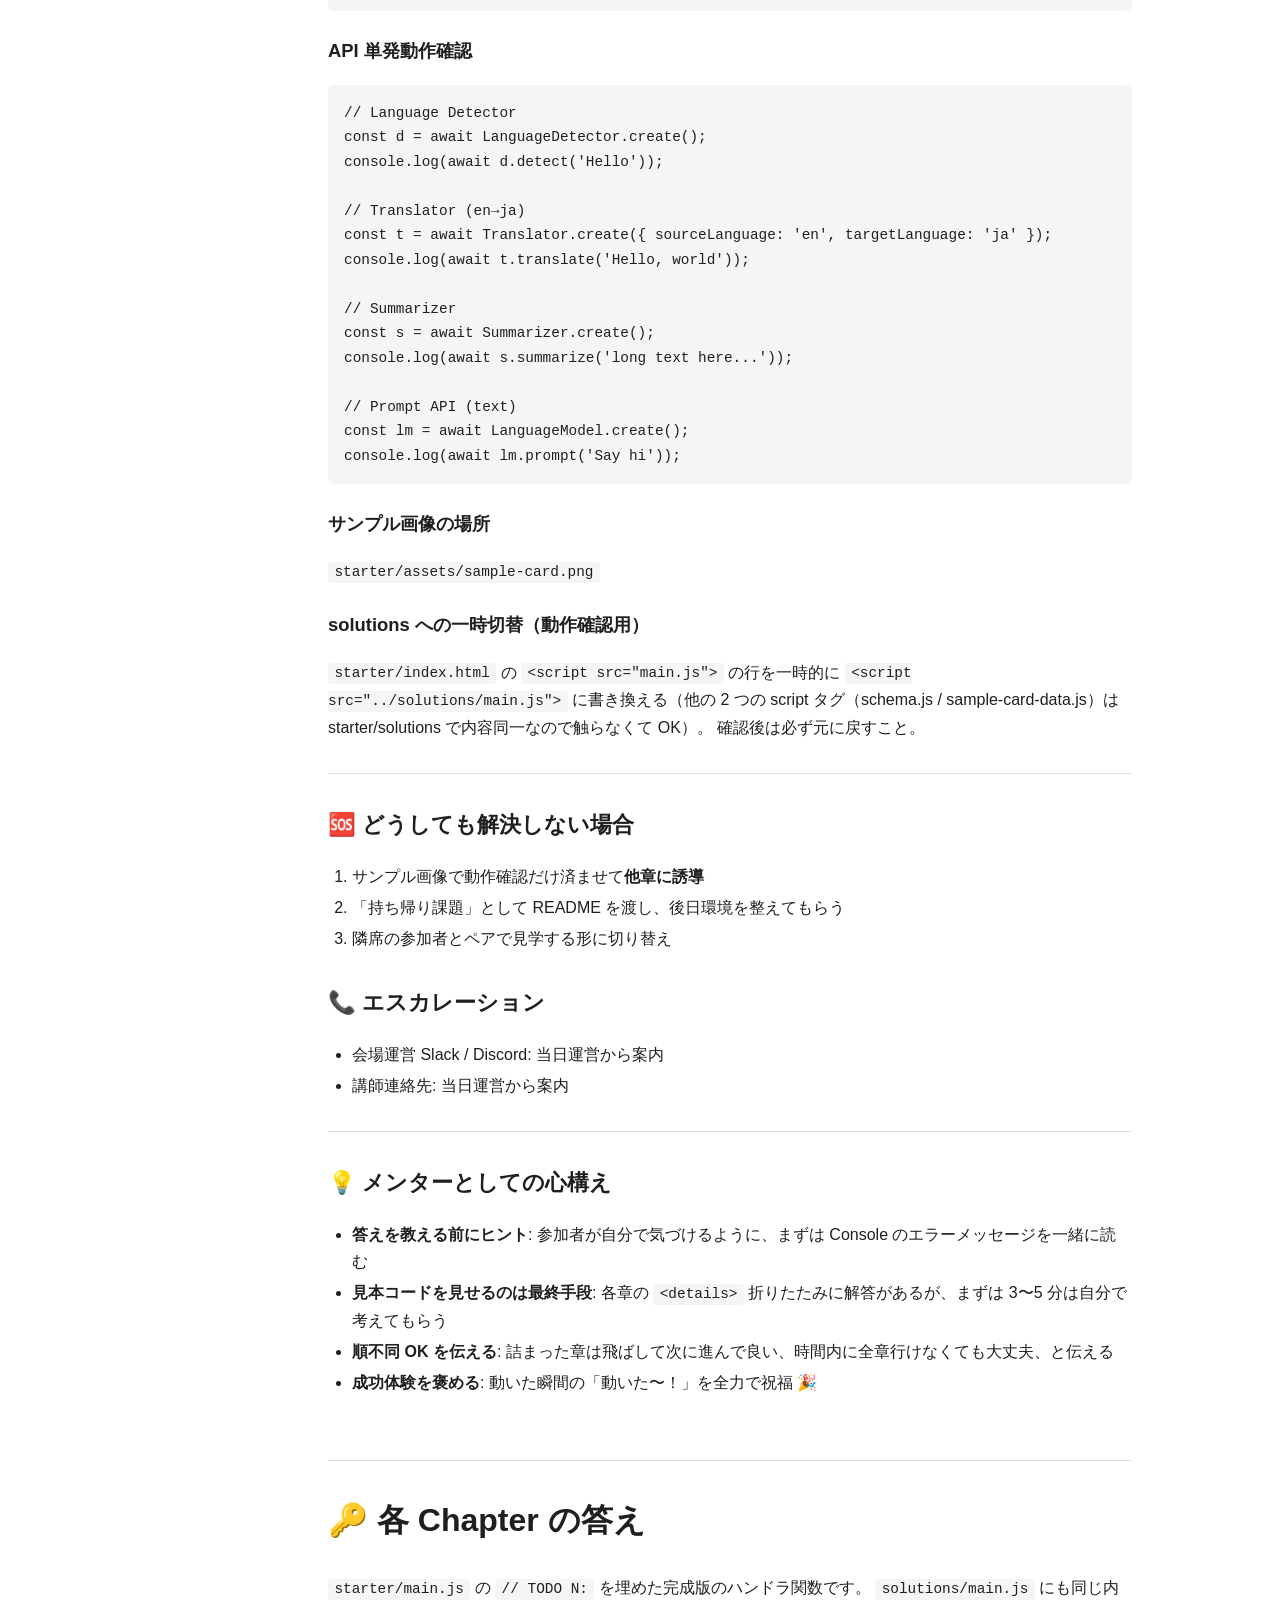
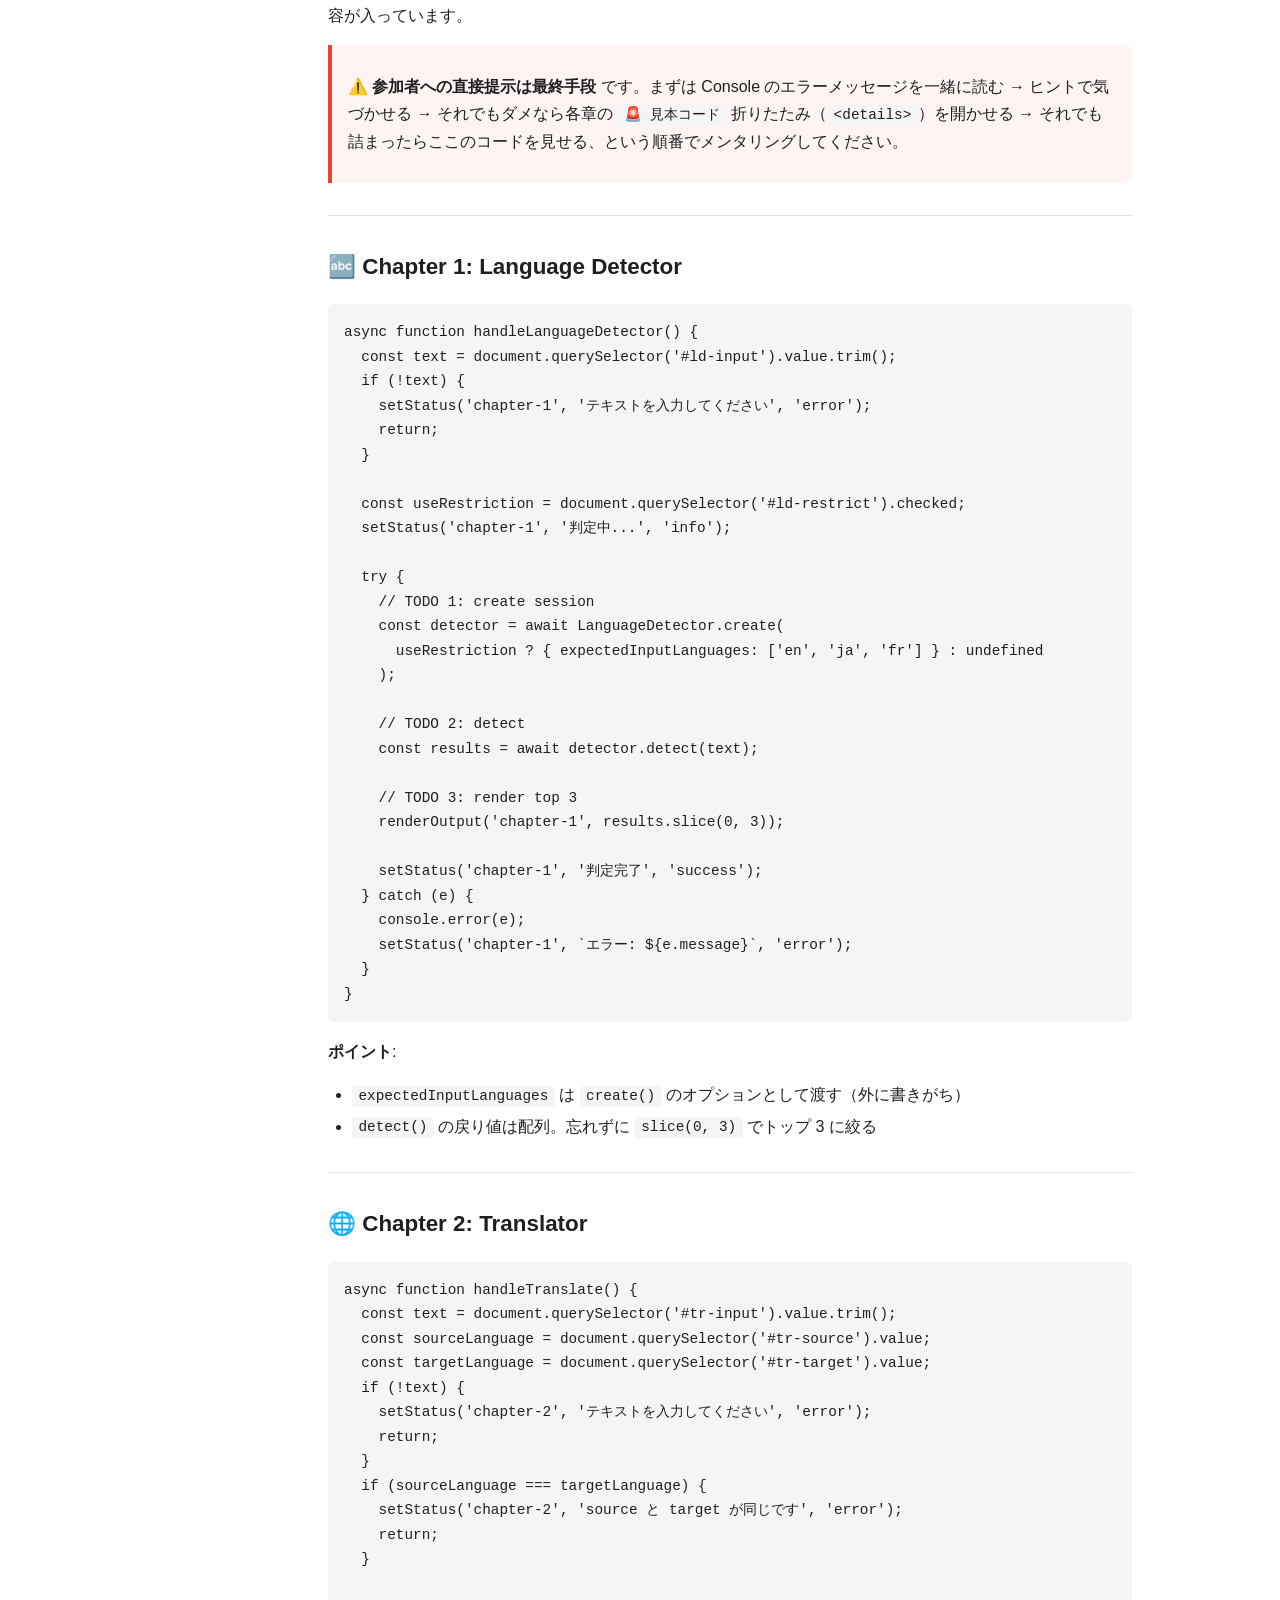
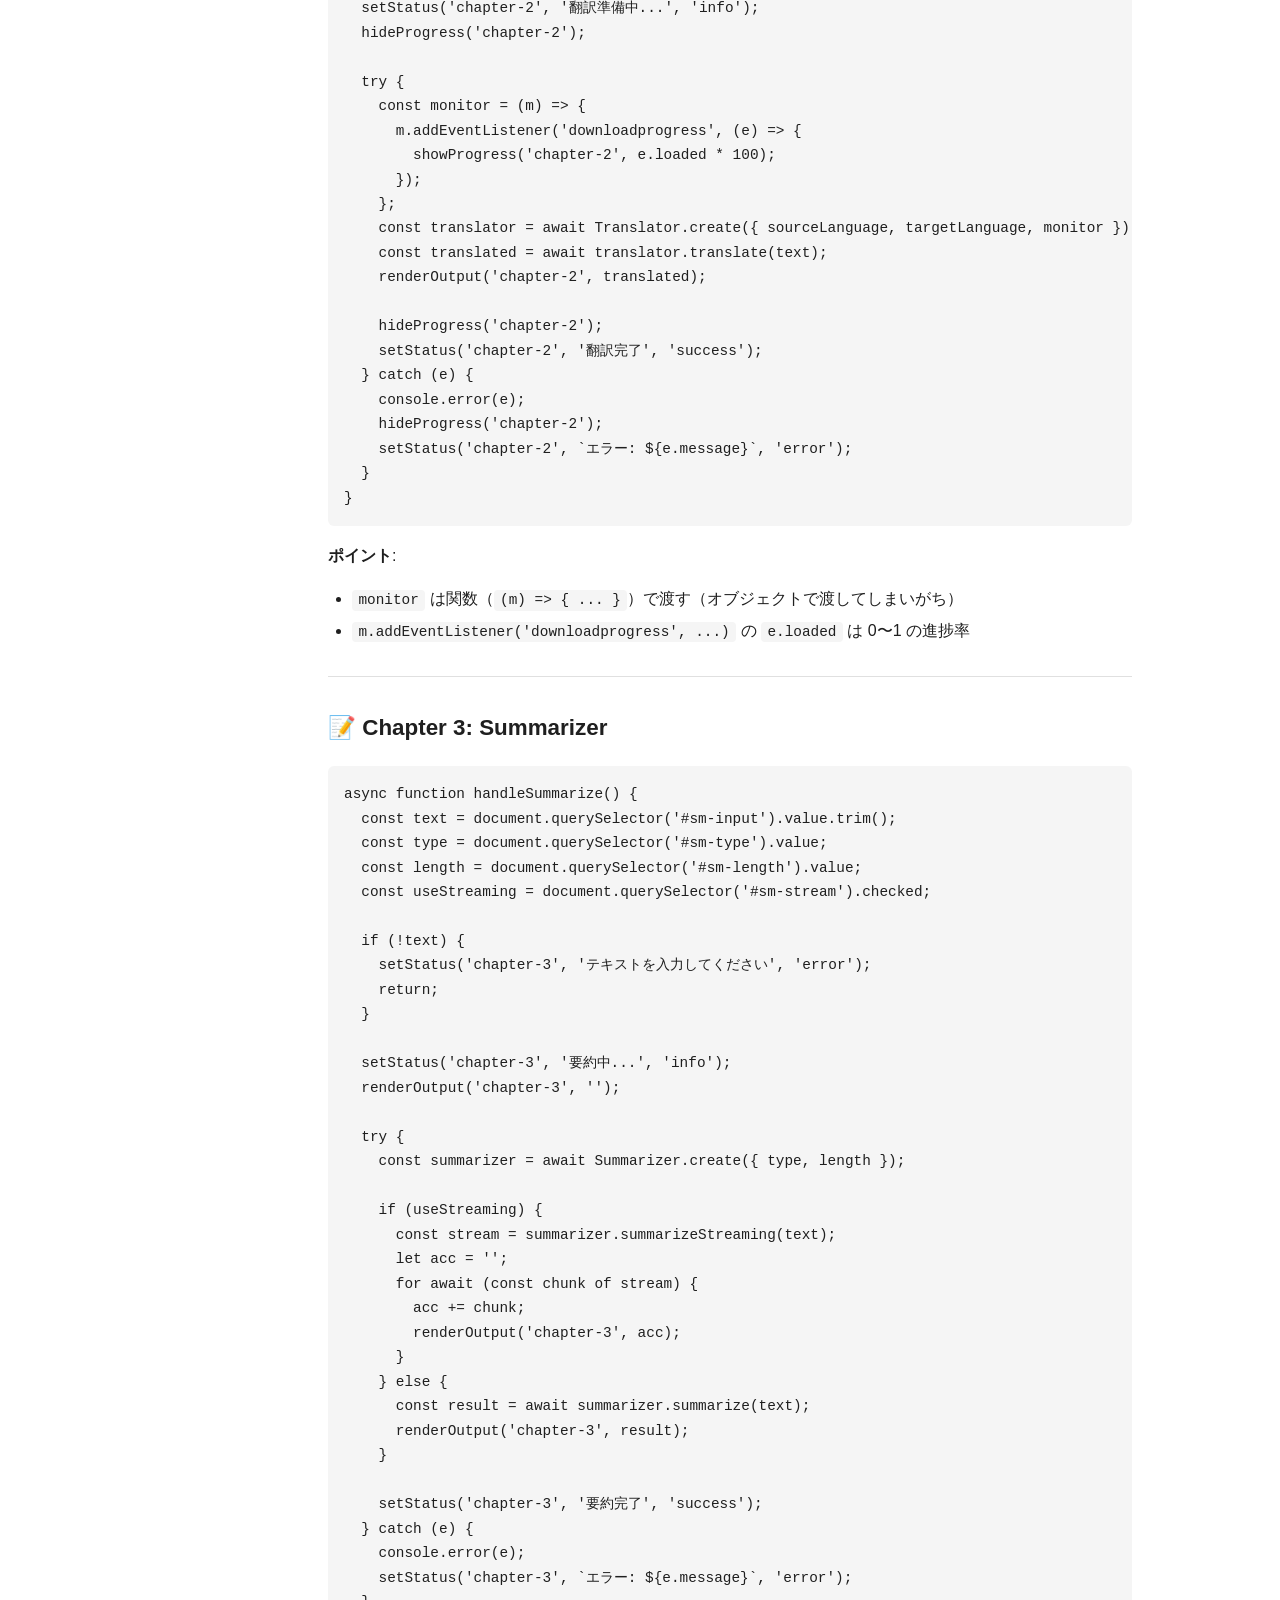
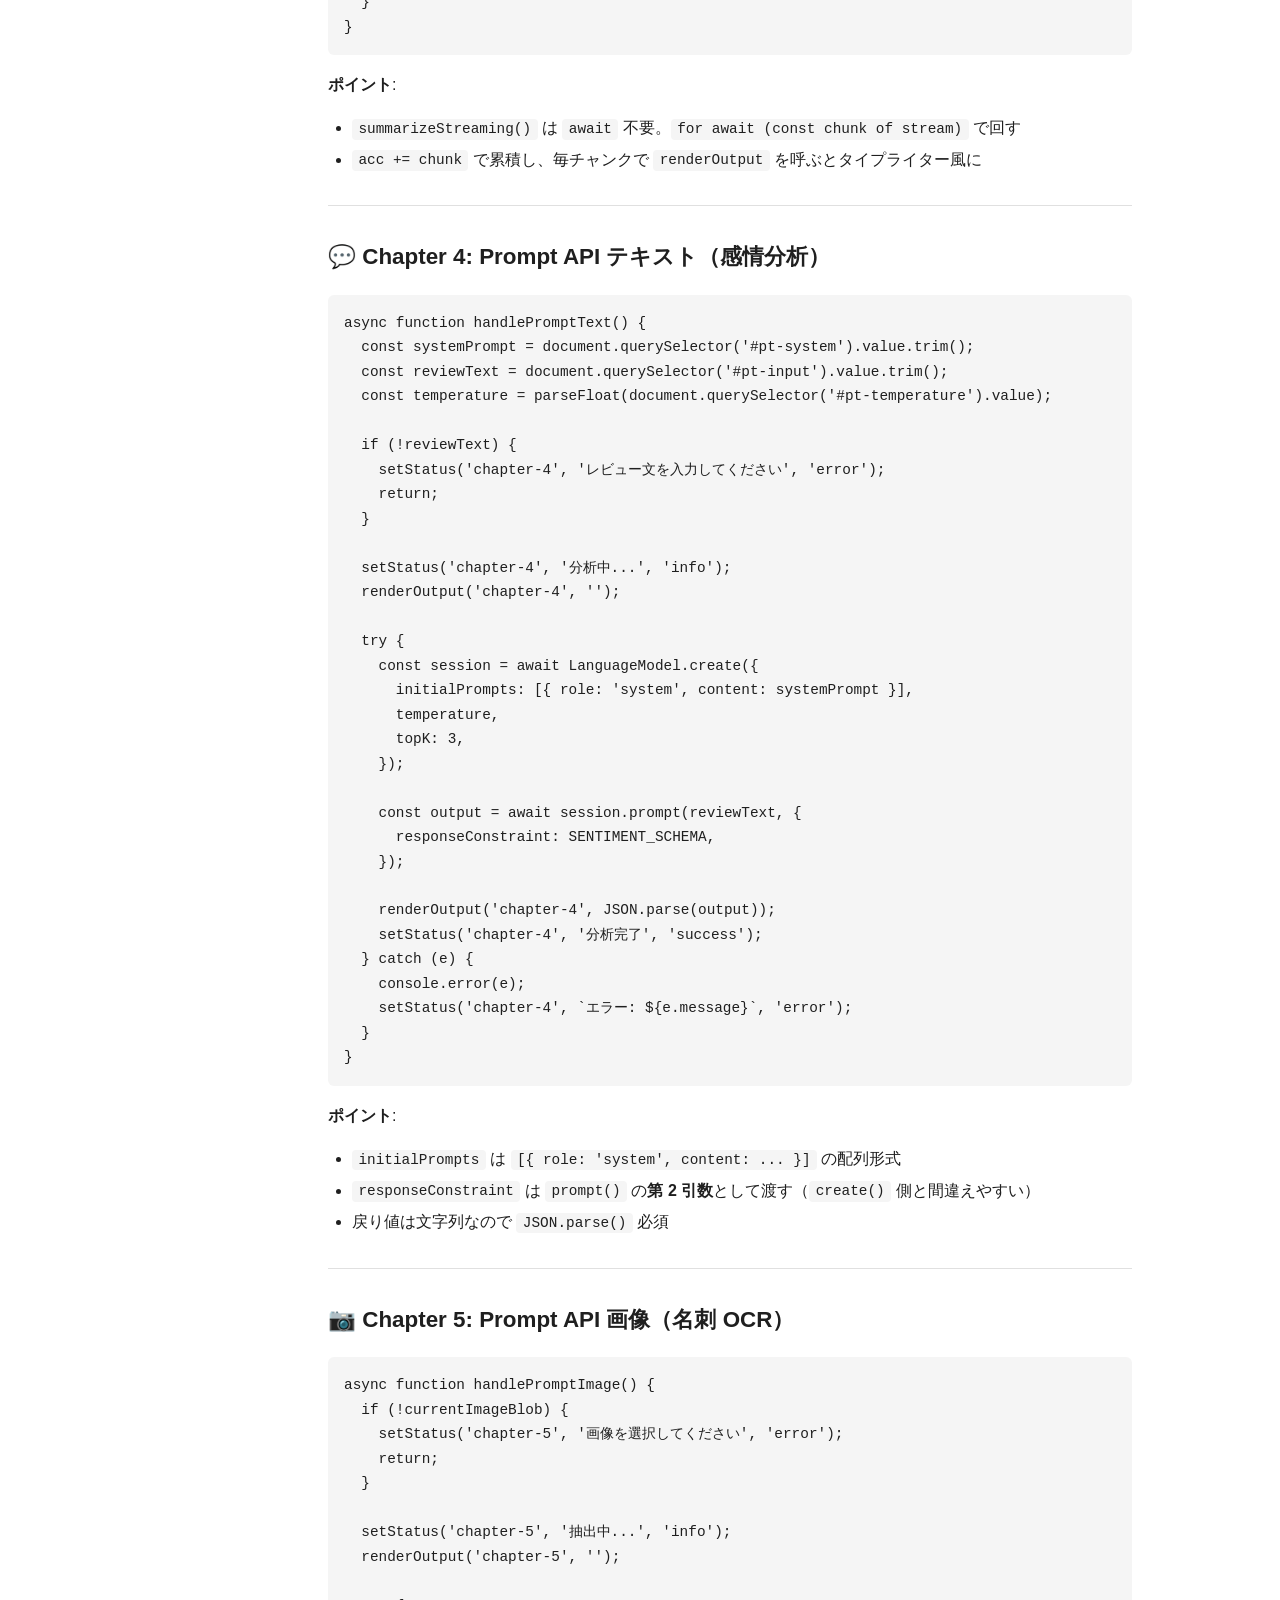
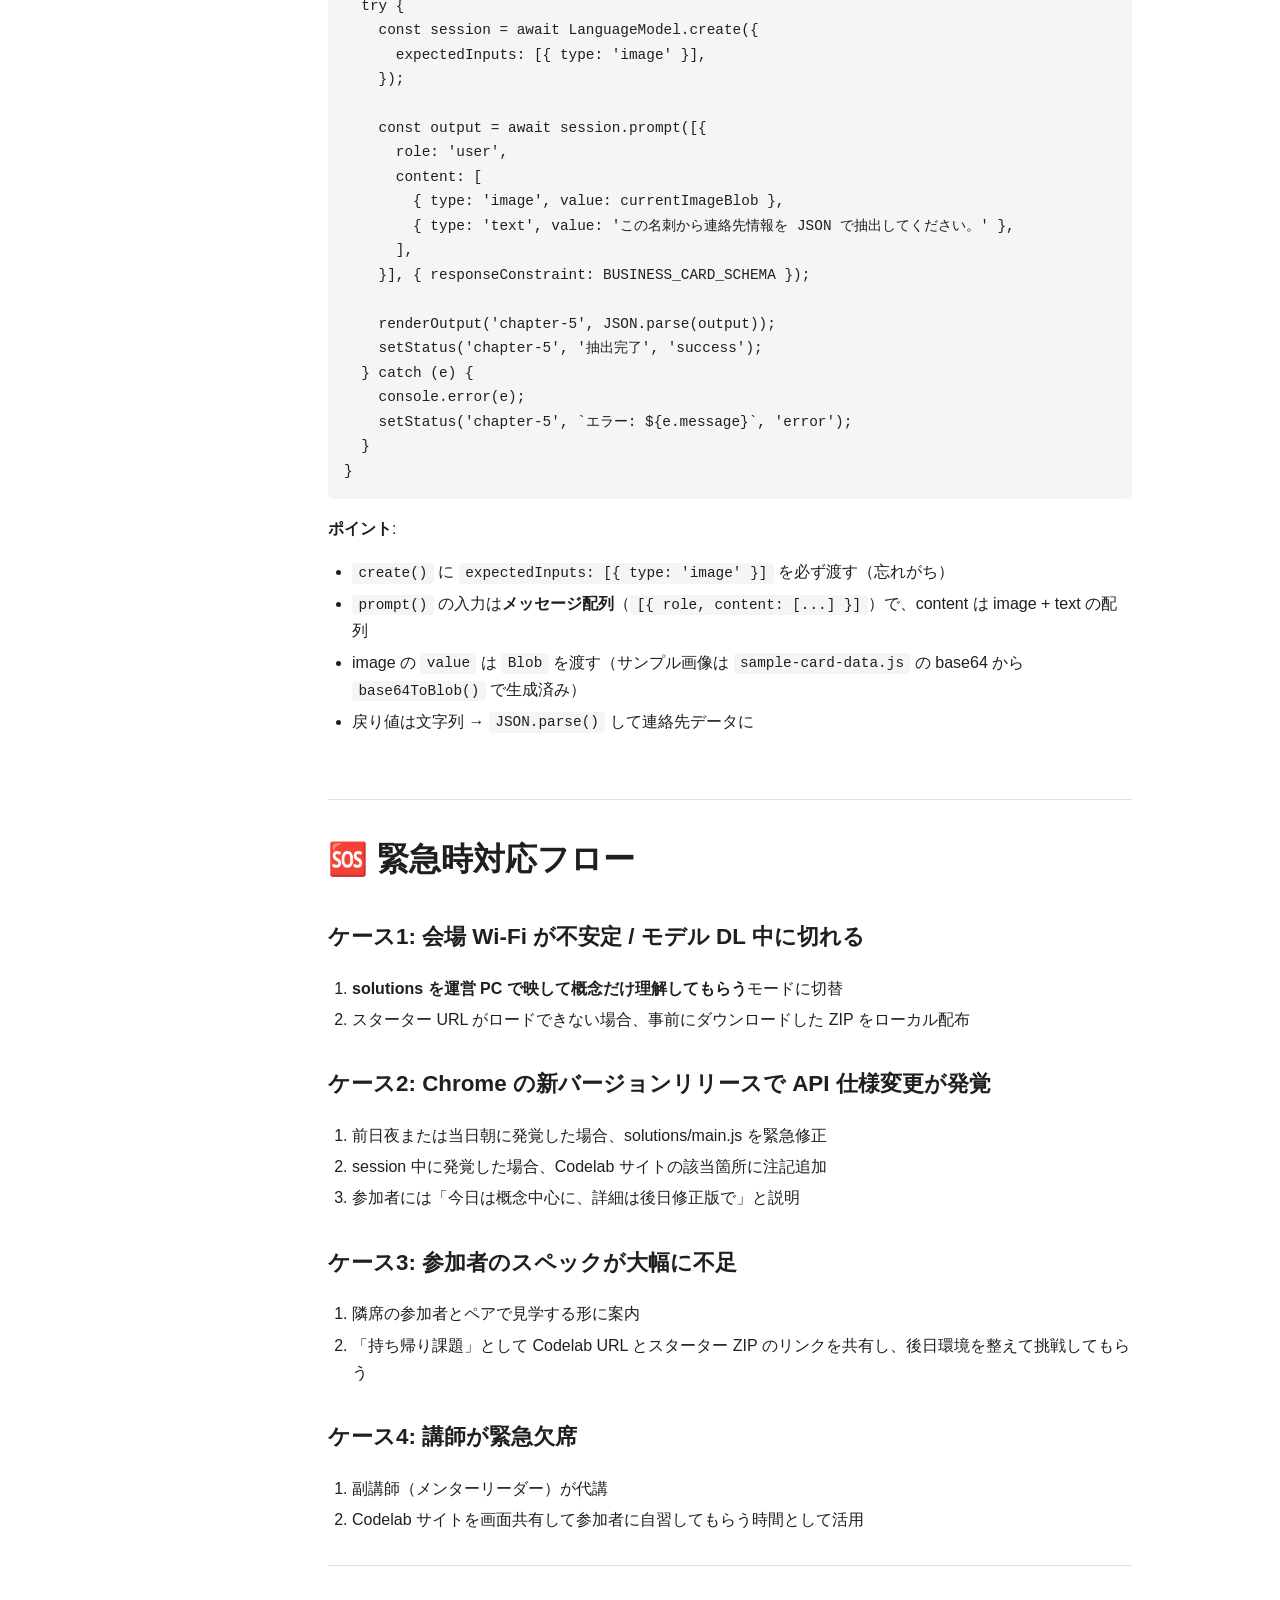
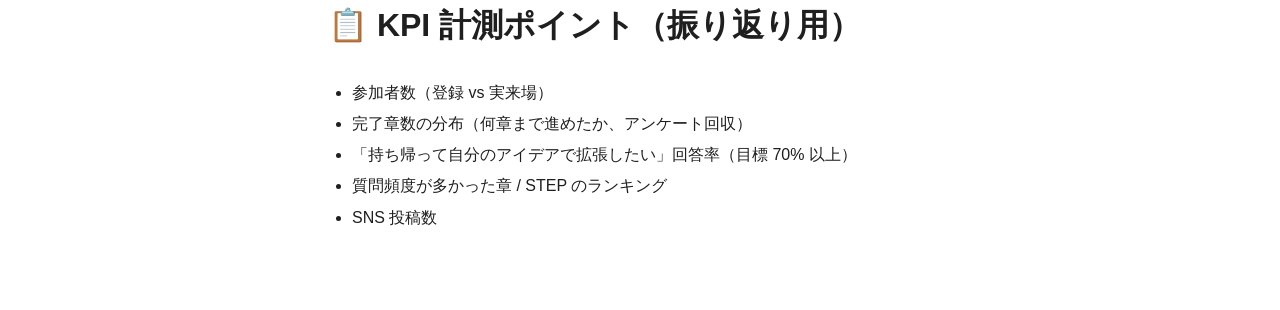
==== commit 7377ce4c: "Add solutions reference and streamline staff site materials" ====
--- a/event-materials/index.html
+++ b/event-materials/index.html
@@ -24,8 +24,8 @@
       </header>
 
       <article id="doc-mentor" data-title="📋 メンター用チートシート" data-src="/event-materials/mentor-cheatsheet.md"></article>
-      <article id="doc-venue" data-title="🎬 前日/当日チェックリスト" data-src="/event-materials/venue-checklist.md"></article>
-      <article id="doc-dryrun" data-title="🧪 ドライラン記録シート" data-src="/event-materials/dry-run-notes.md"></article>
+      <article id="doc-solutions" data-title="🔑 各 Chapter の答え" data-src="/event-materials/solutions.md"></article>
+      <article id="doc-venue" data-title="🆘 緊急時対応 & KPI" data-src="/event-materials/venue-checklist.md"></article>
     </main>
   </div>
 
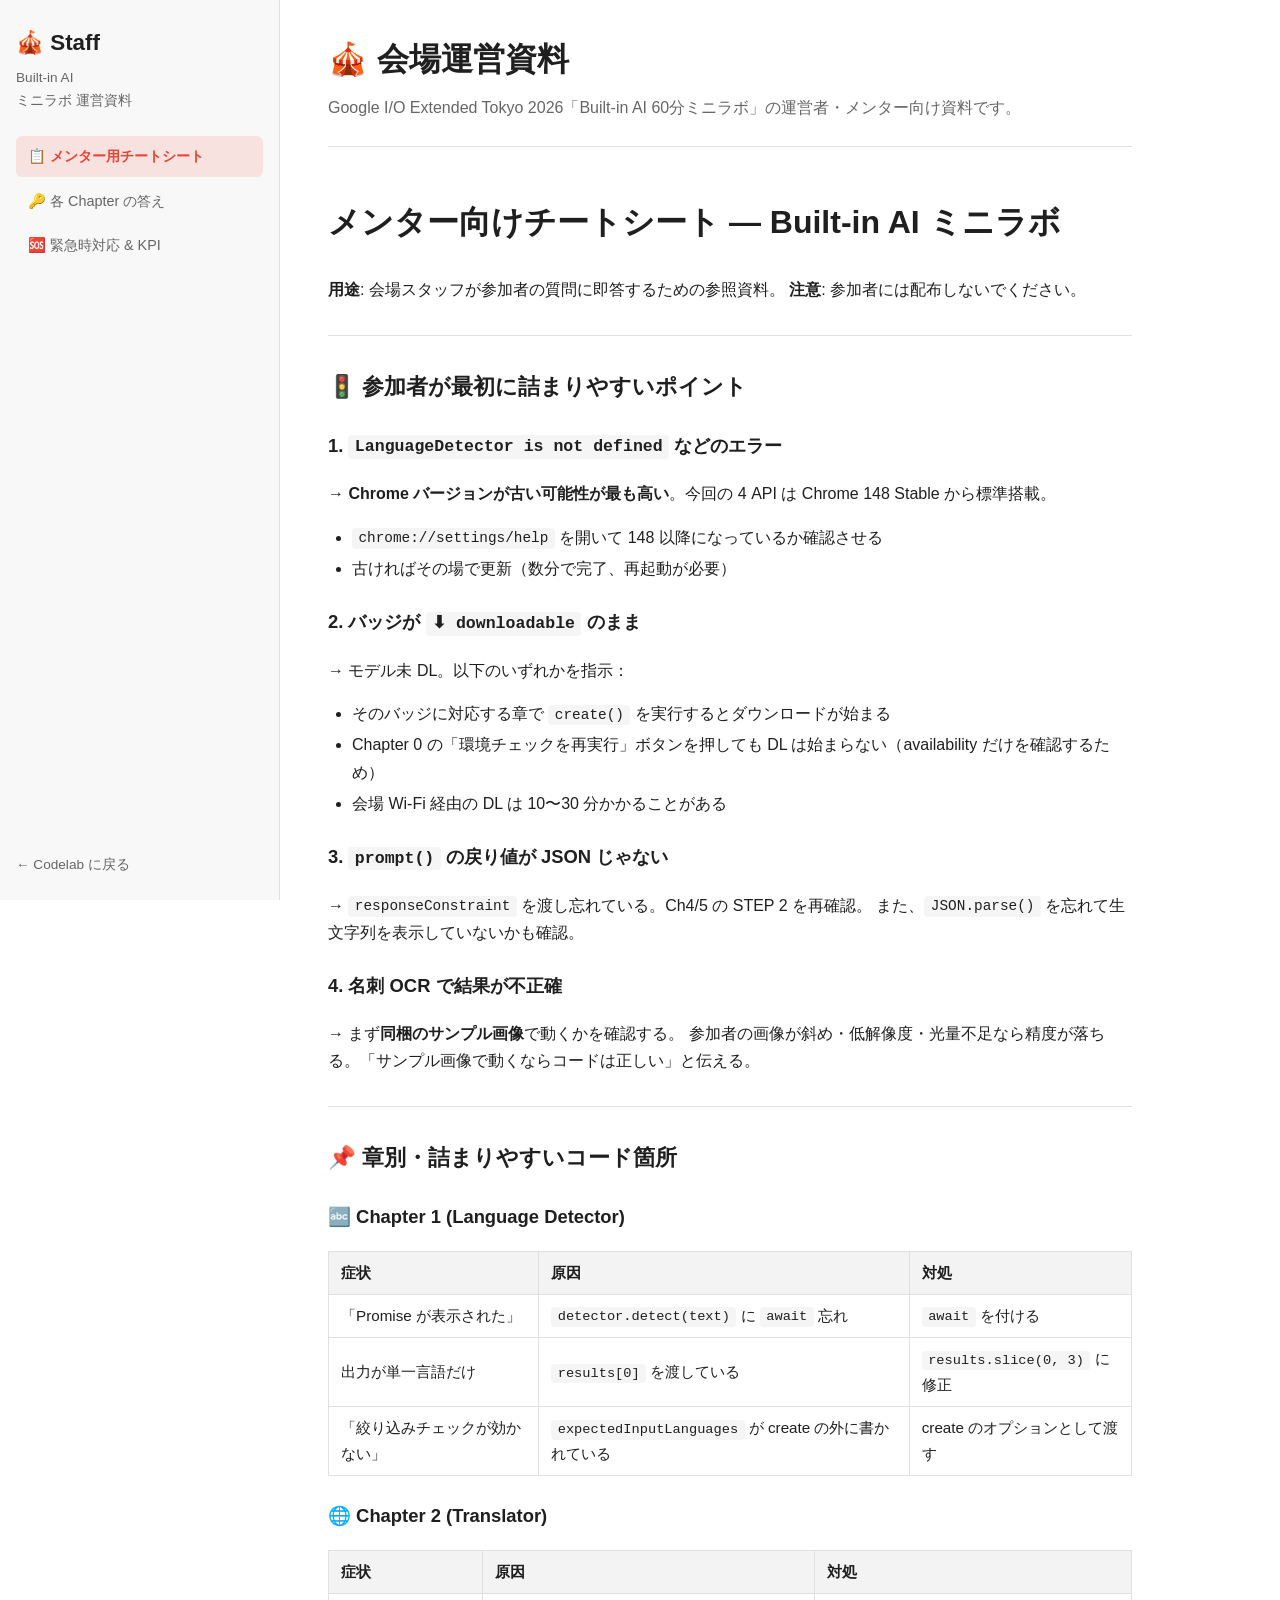
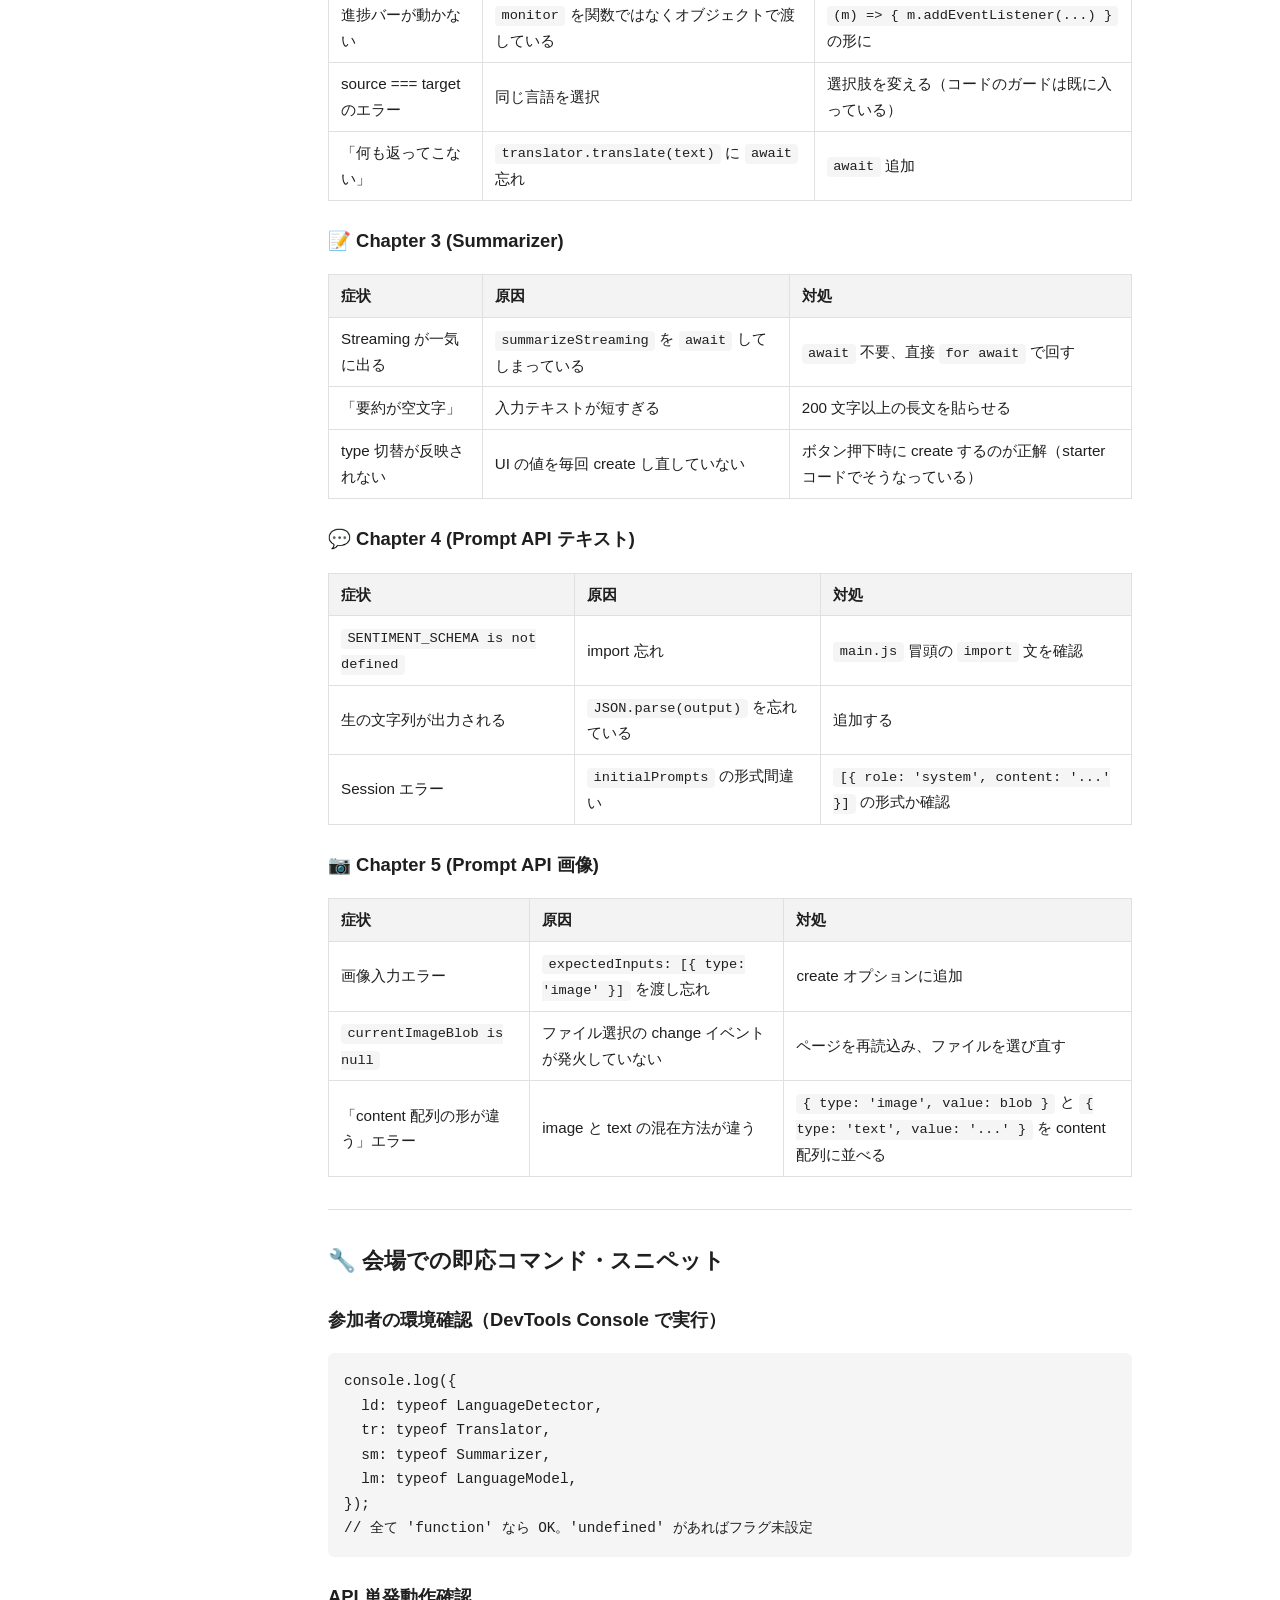
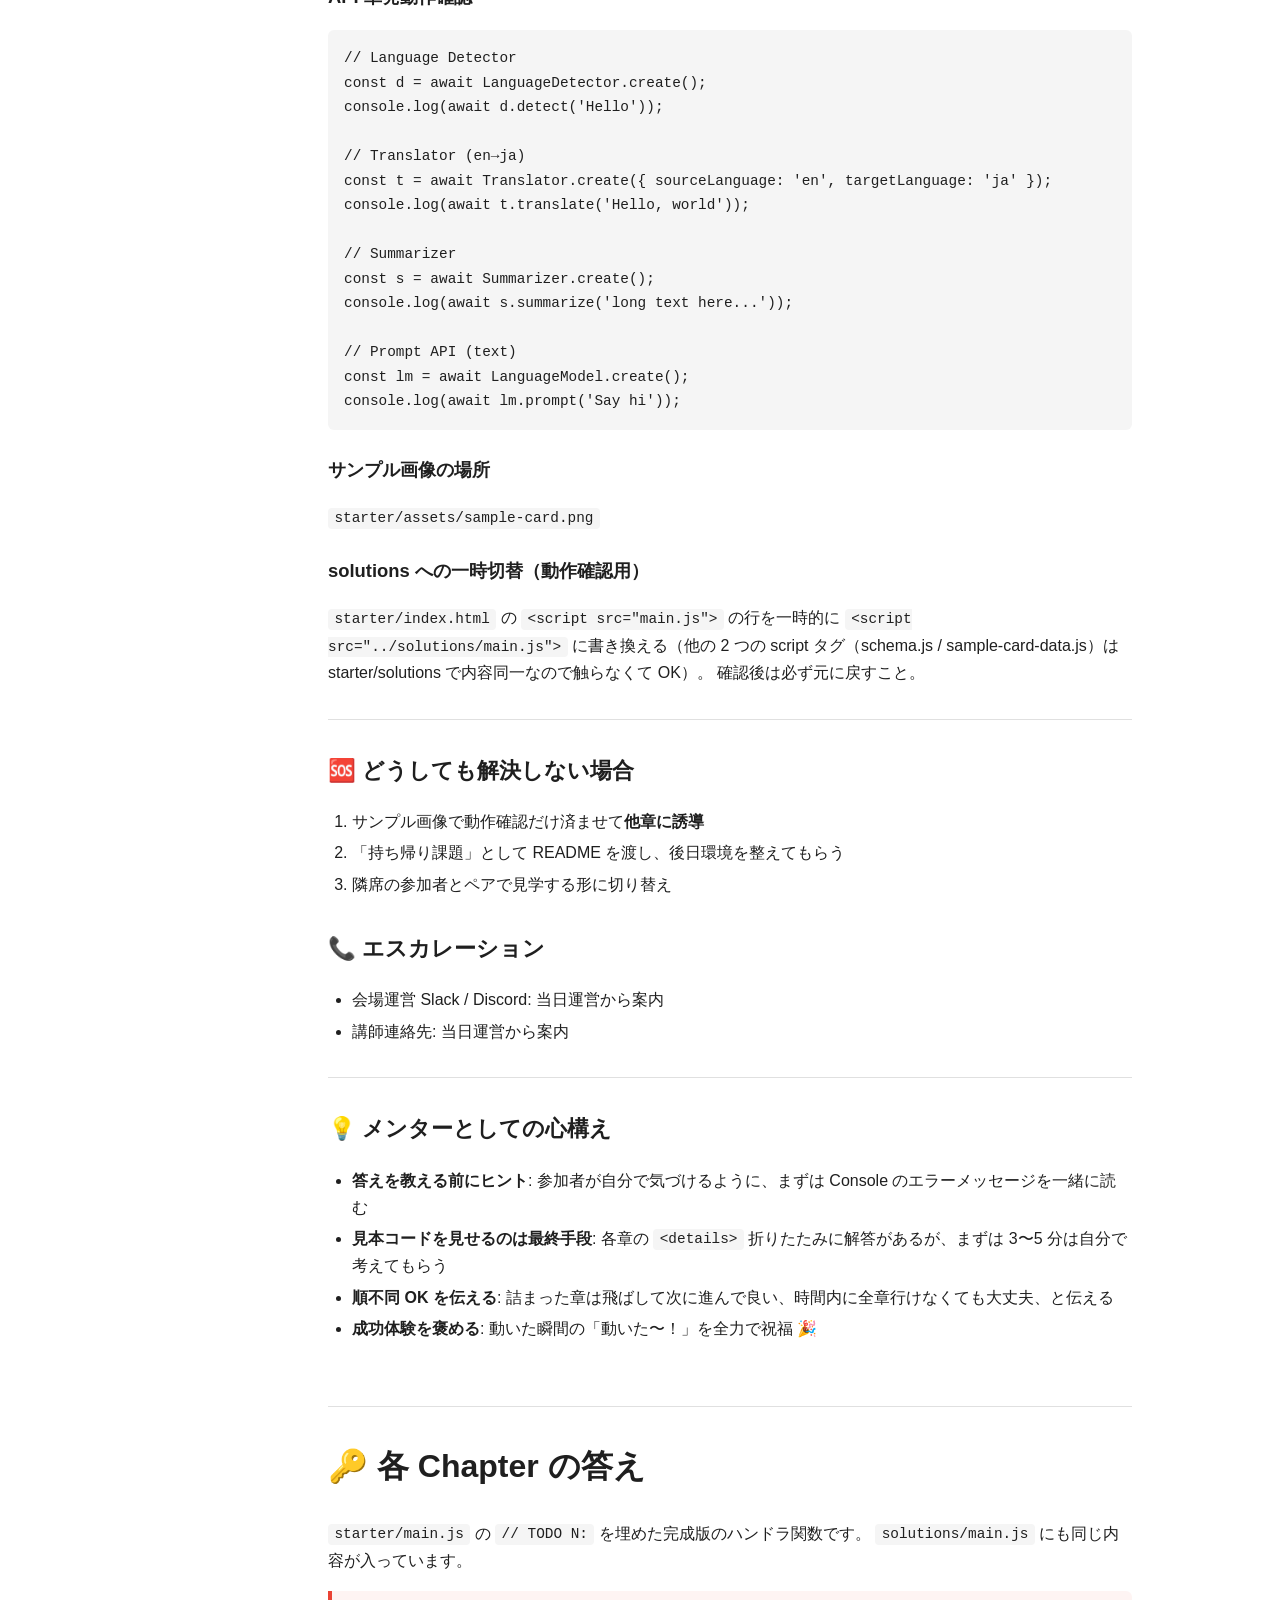
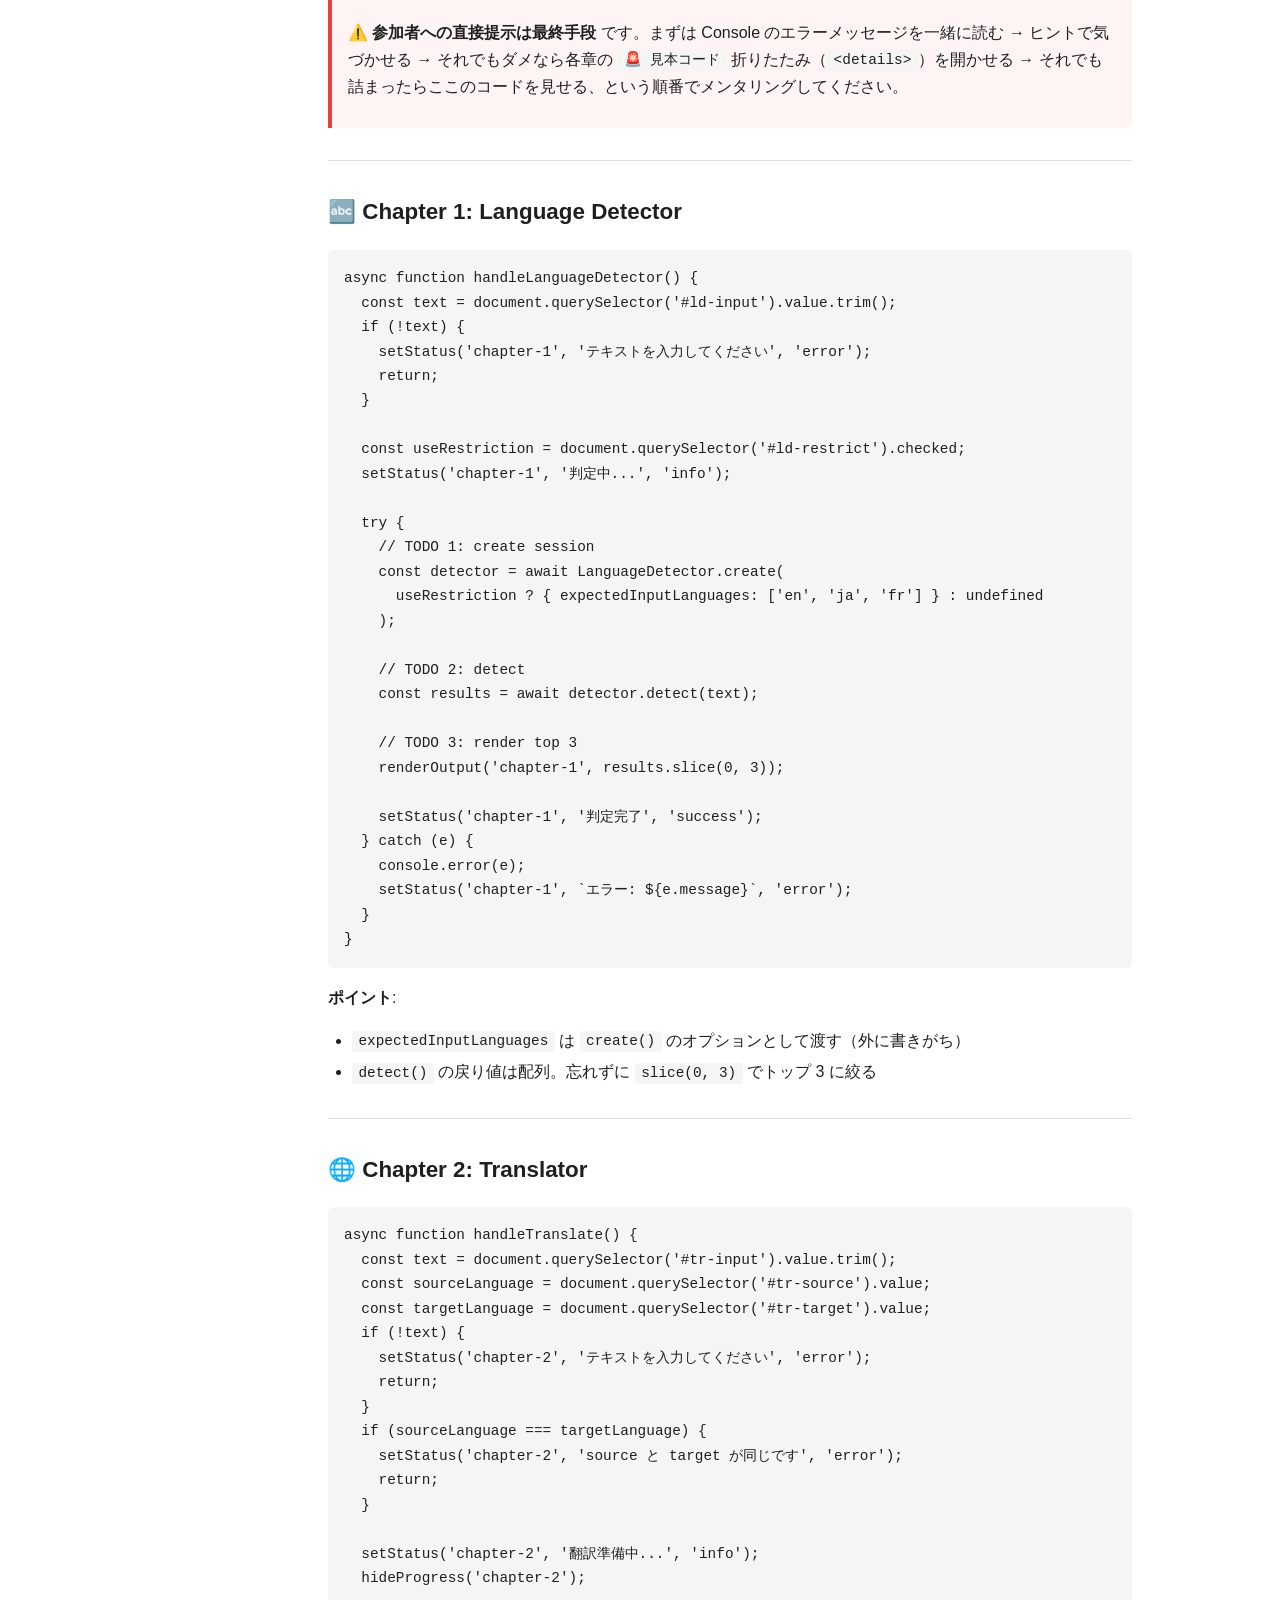
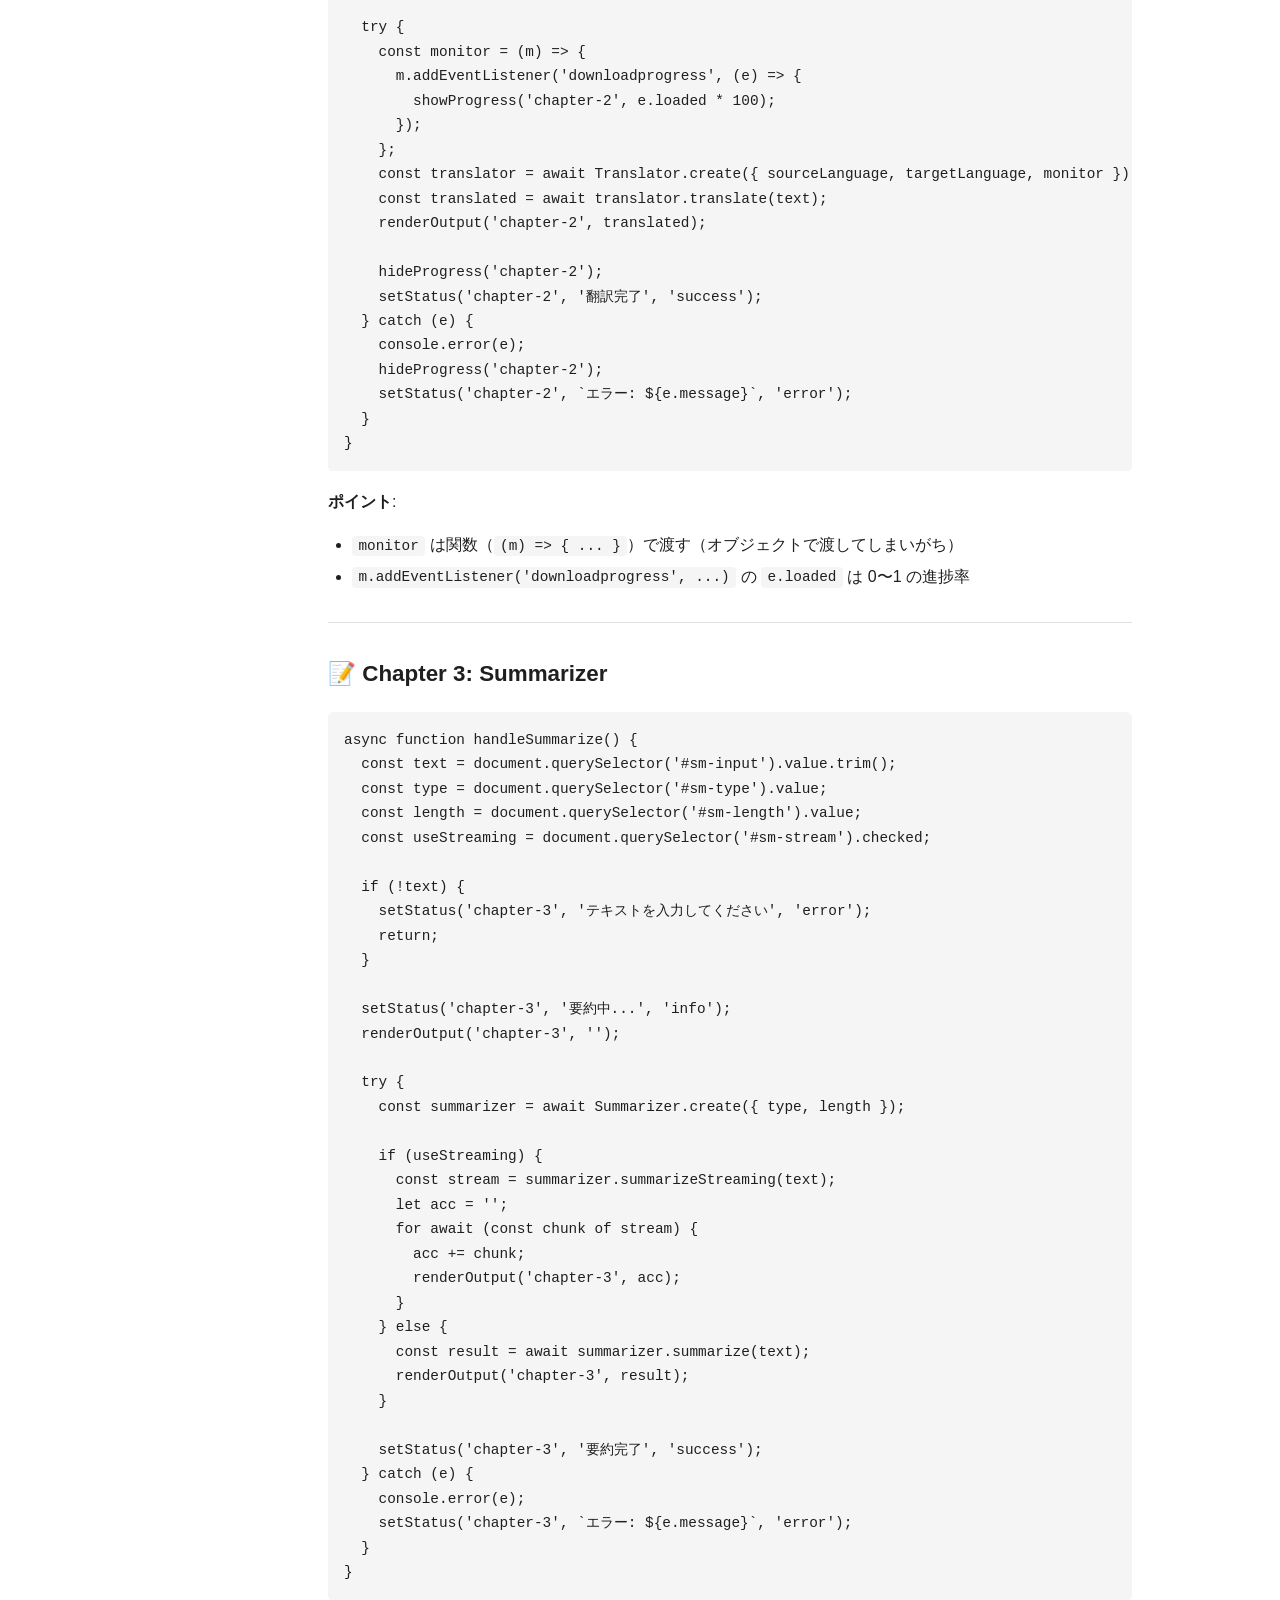
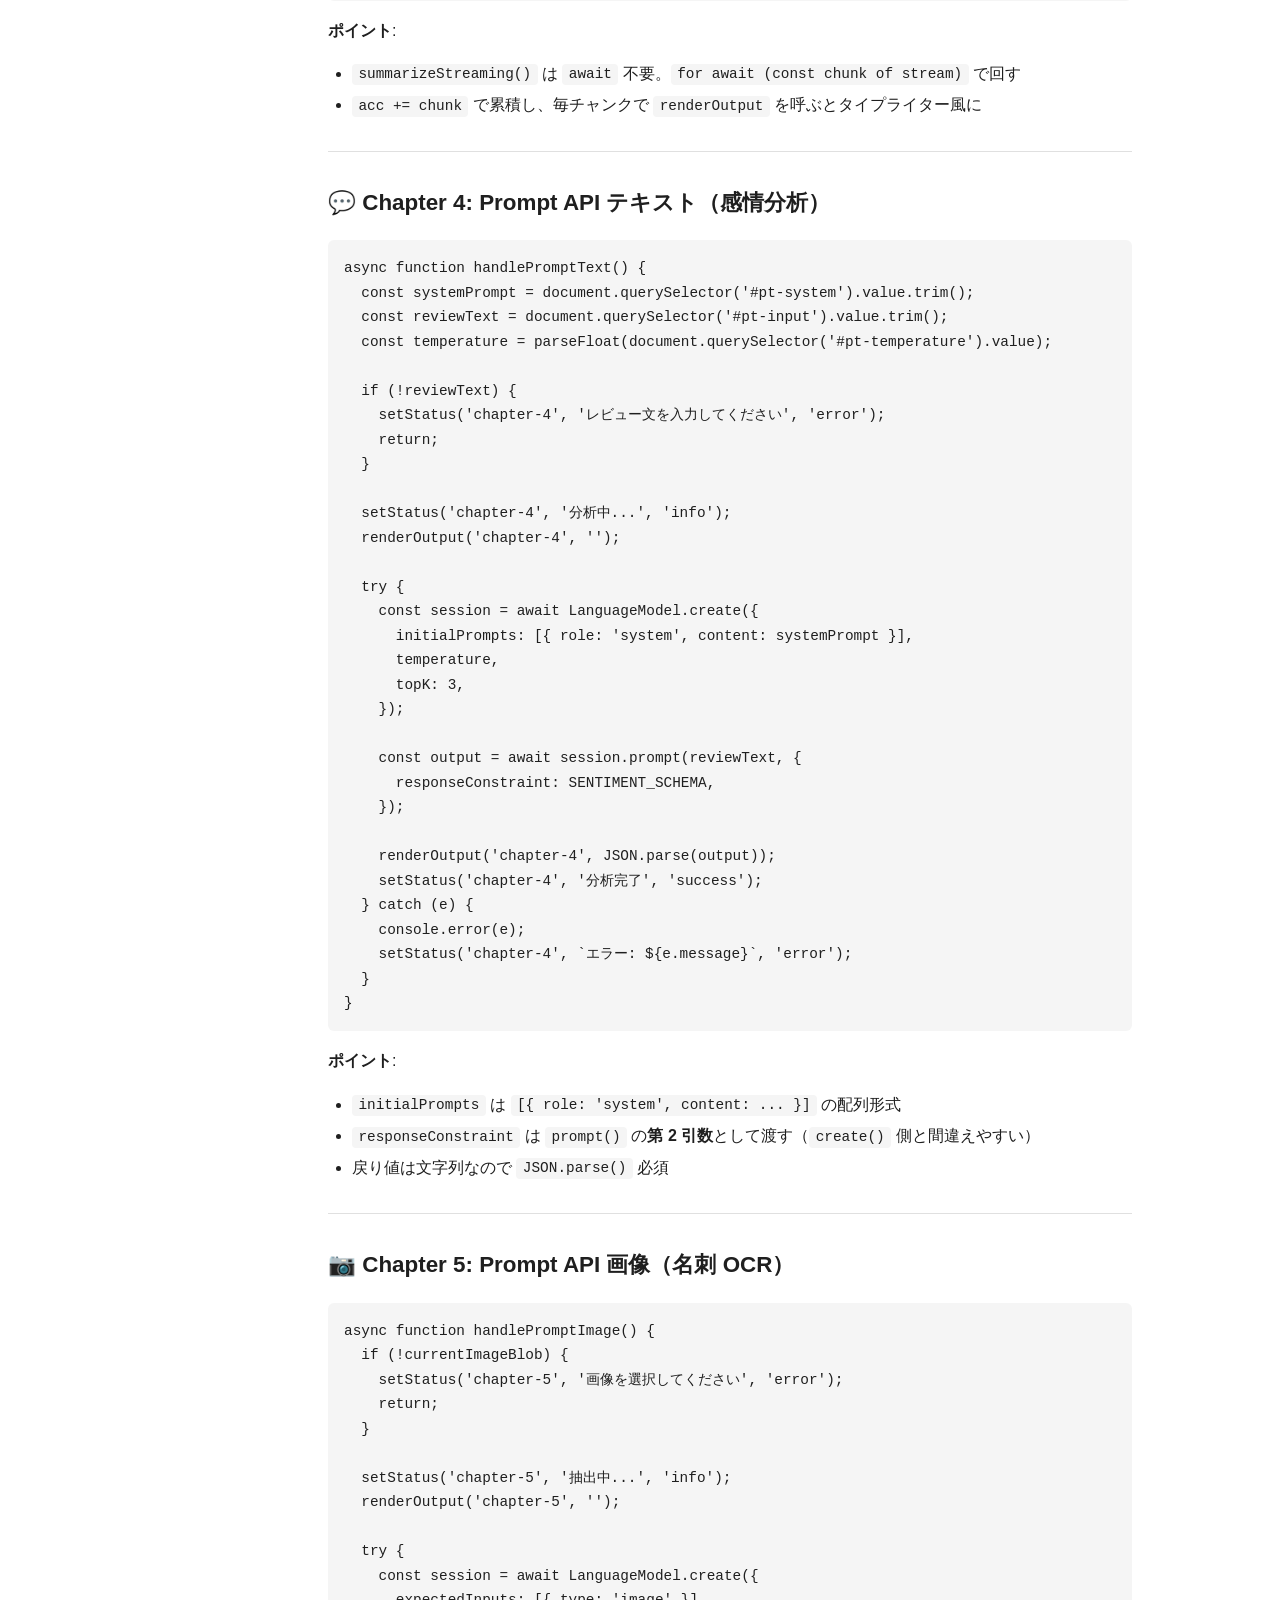
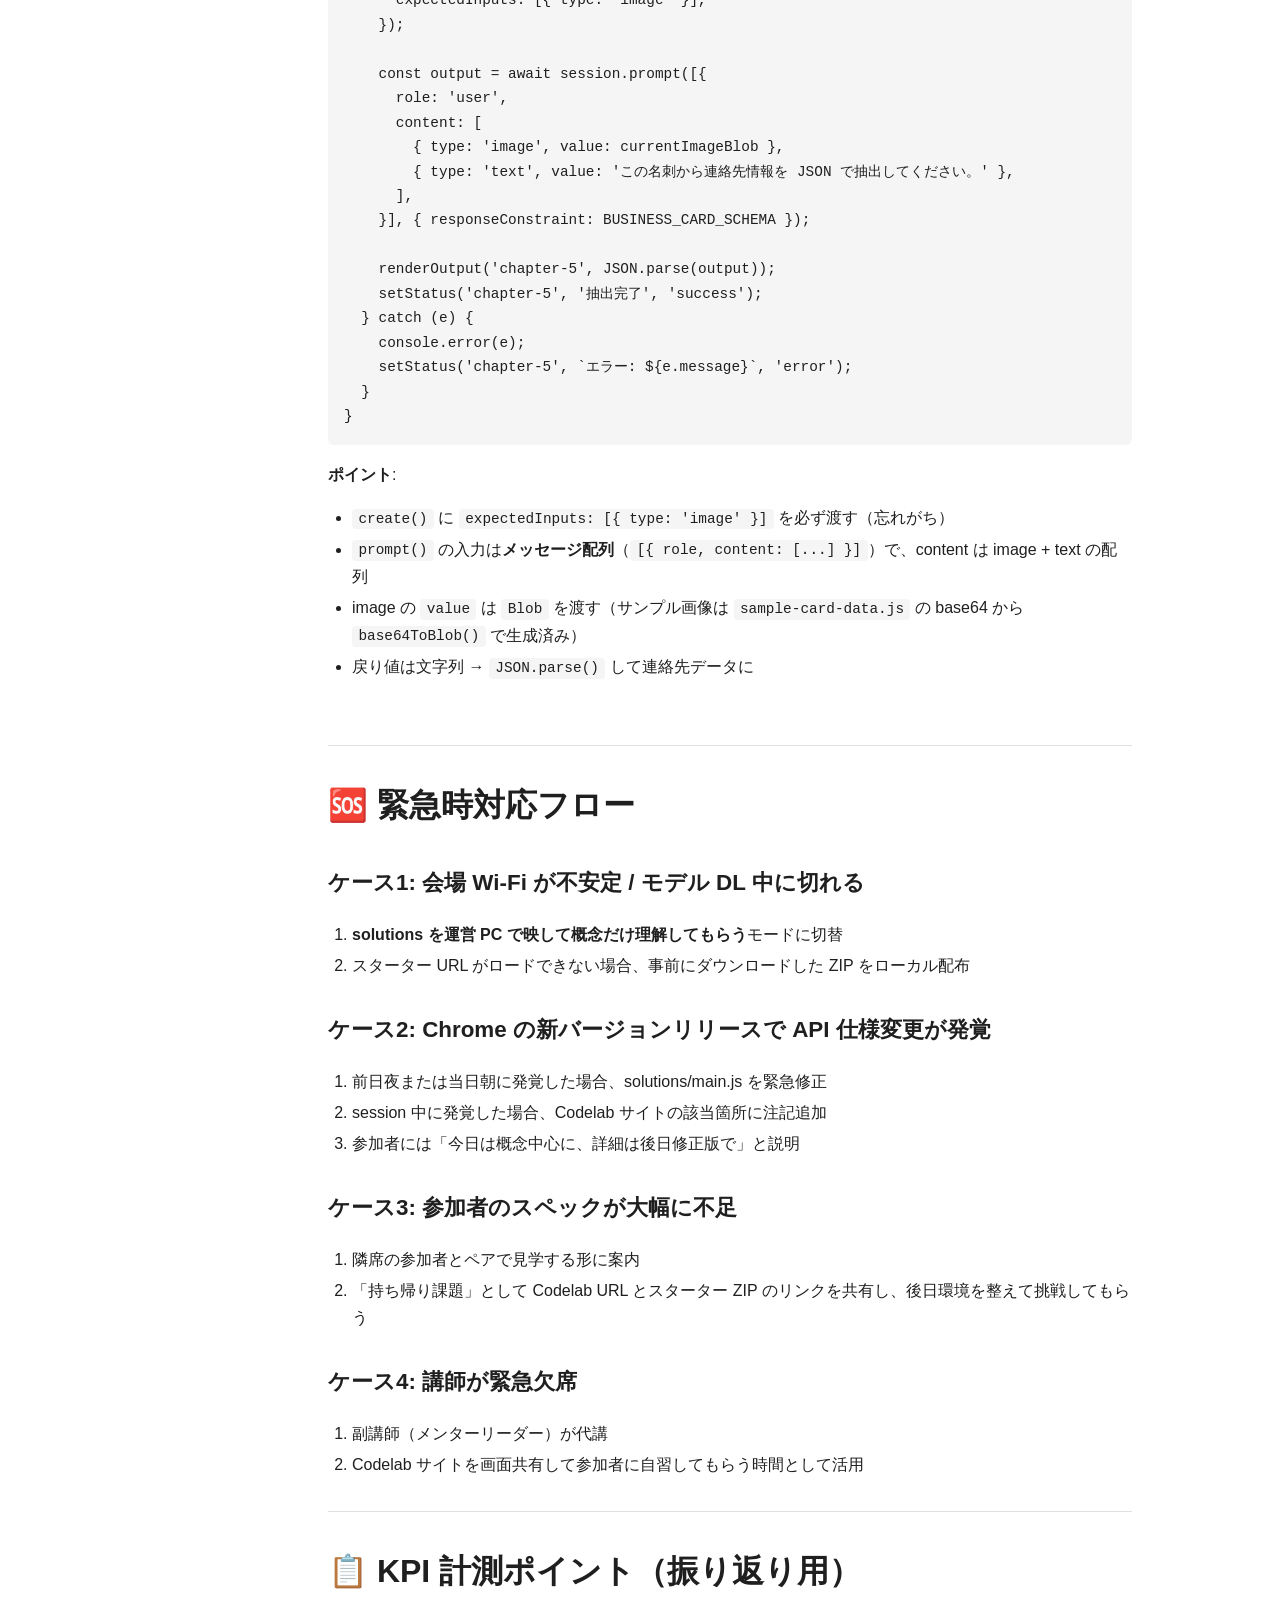
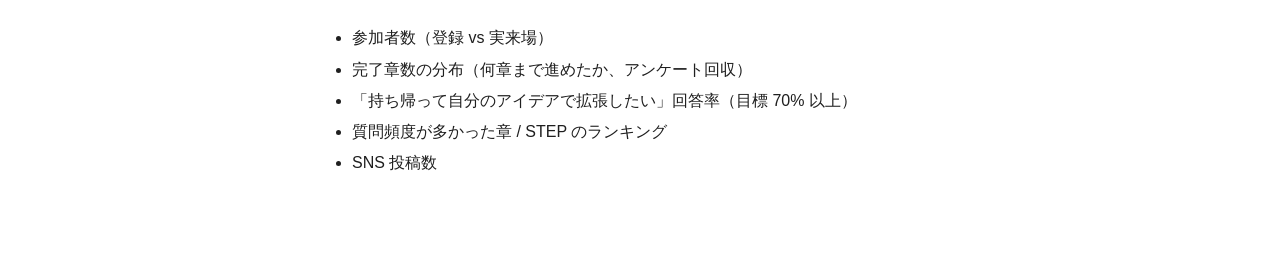
==== commit ffa7f8a5: "Rename 'Chrome Built-in AI' to 'Built-in AI' for browser-neutral naming" ====
--- a/event-materials/index.html
+++ b/event-materials/index.html
@@ -3,14 +3,14 @@
 <head>
   <meta charset="utf-8">
   <meta name="viewport" content="width=device-width, initial-scale=1">
-  <title>会場運営資料 — Chrome Built-in AI ミニラボ</title>
+  <title>会場運営資料 — Built-in AI ミニラボ</title>
   <link rel="stylesheet" href="/event-materials/styles.css">
 </head>
 <body>
   <div class="layout">
     <aside class="sidebar">
       <h1 class="logo">🎪 Staff</h1>
-      <p class="tagline">Chrome Built-in AI<br>ミニラボ 運営資料</p>
+      <p class="tagline">Built-in AI<br>ミニラボ 運営資料</p>
       <nav>
         <ol id="toc"></ol>
       </nav>
@@ -20,7 +20,7 @@
     <main class="content">
       <header class="page-header">
         <h1>🎪 会場運営資料</h1>
-        <p>Google I/O Extended Tokyo 2026「Chrome Built-in AI 60分ミニラボ」の運営者・メンター向け資料です。</p>
+        <p>Google I/O Extended Tokyo 2026「Built-in AI 60分ミニラボ」の運営者・メンター向け資料です。</p>
       </header>
 
       <article id="doc-mentor" data-title="📋 メンター用チートシート" data-src="/event-materials/mentor-cheatsheet.md"></article>
